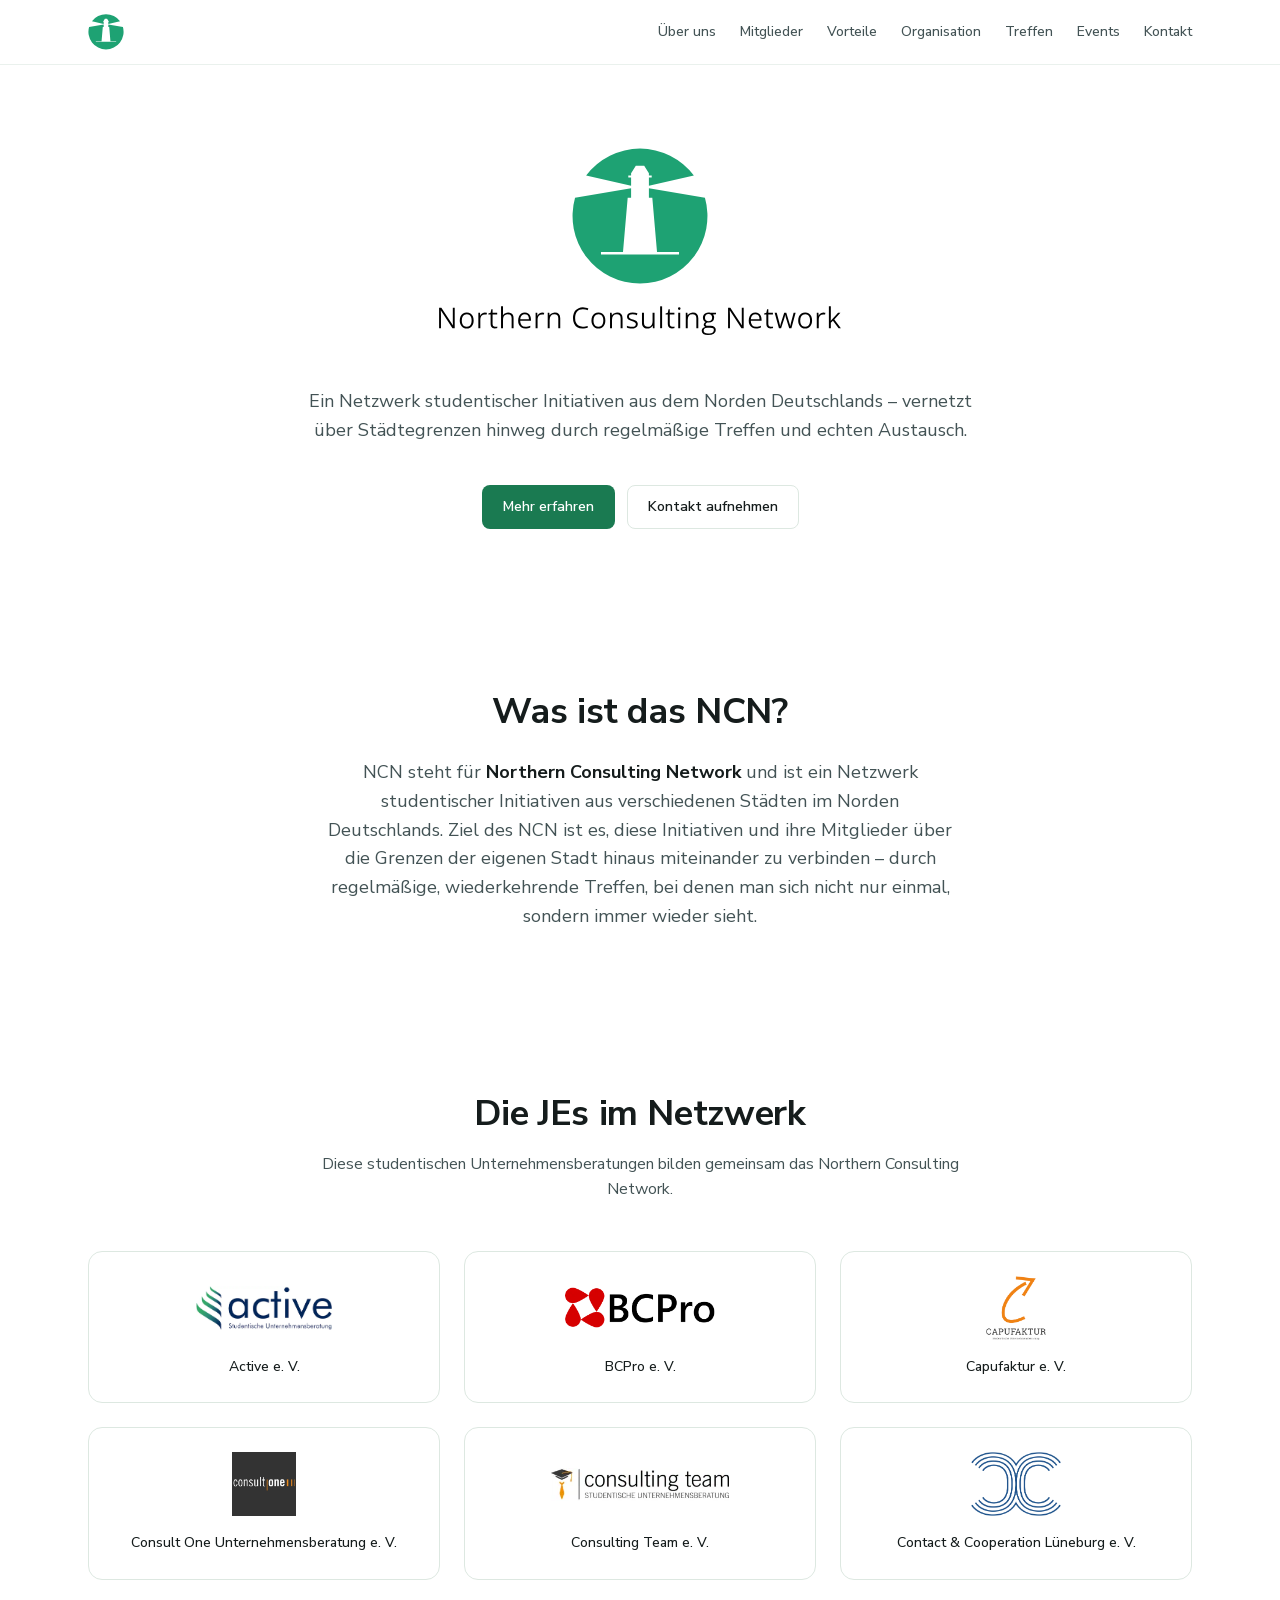
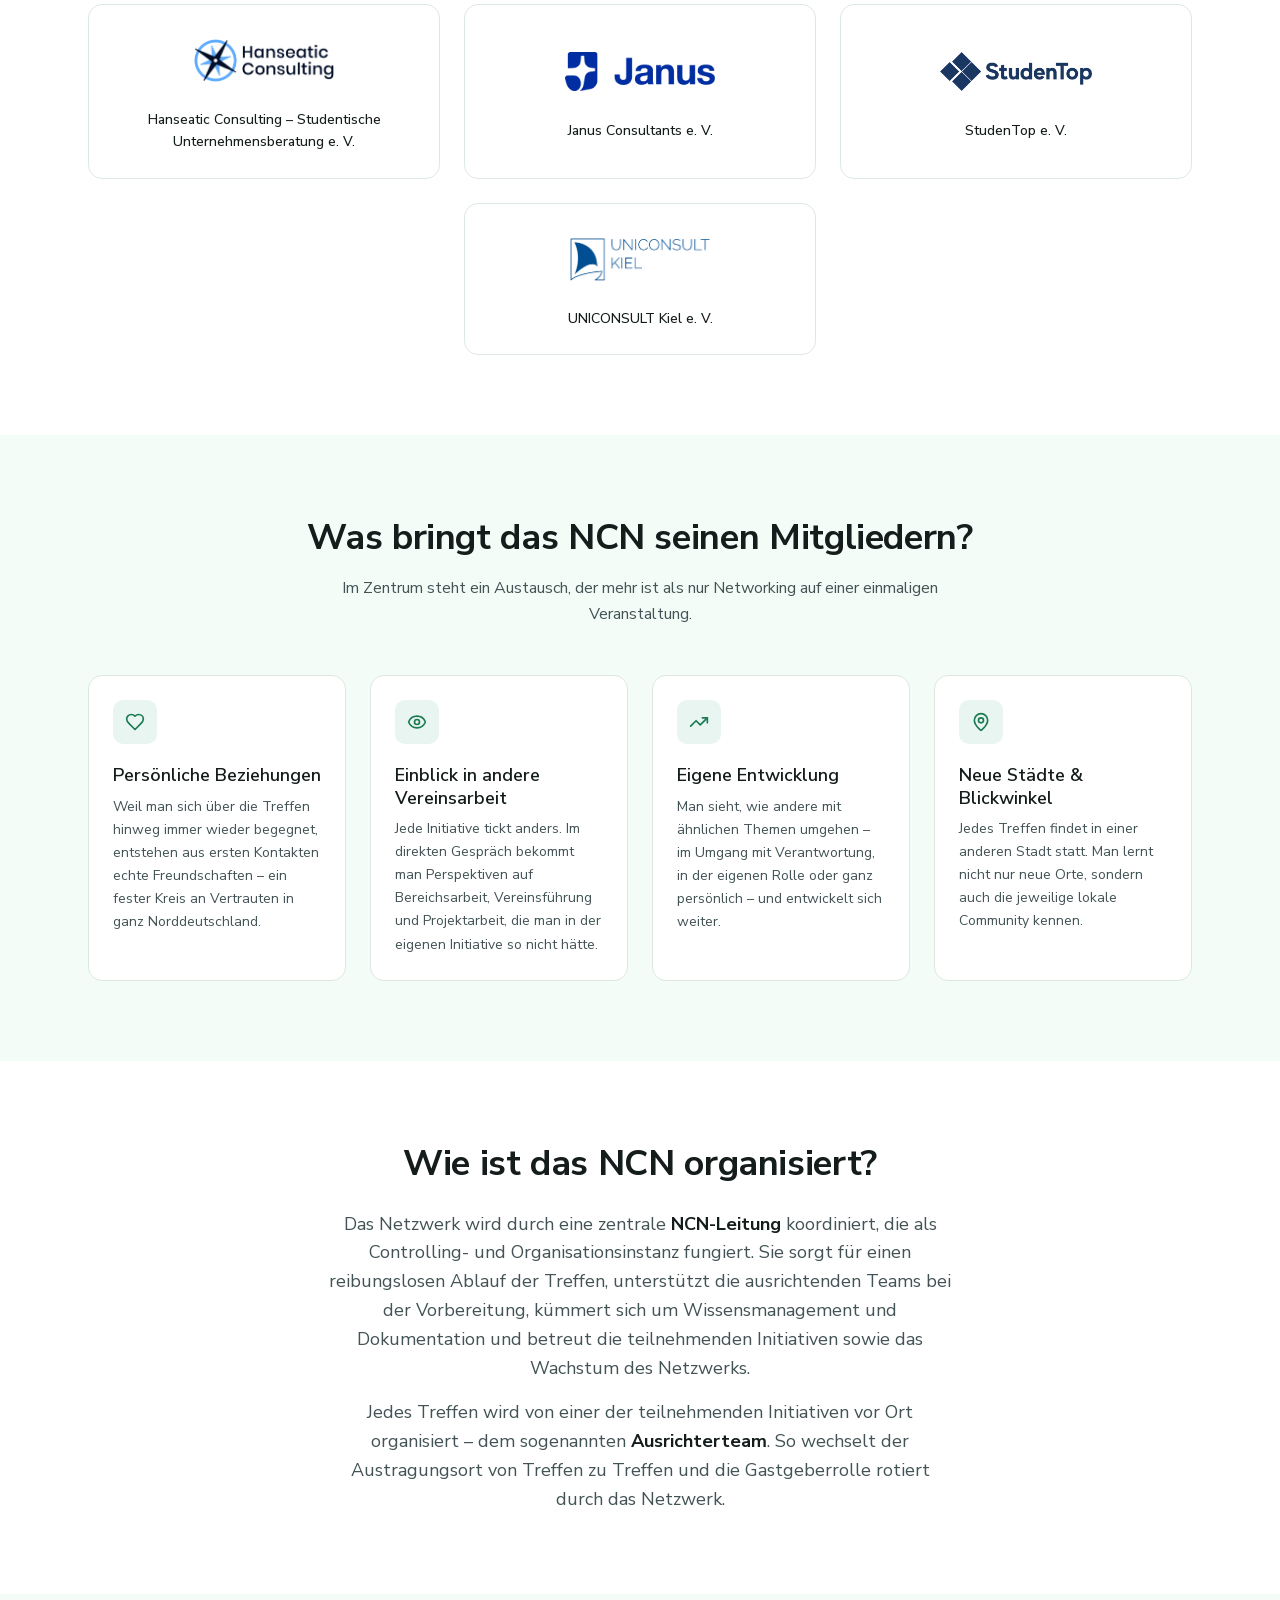
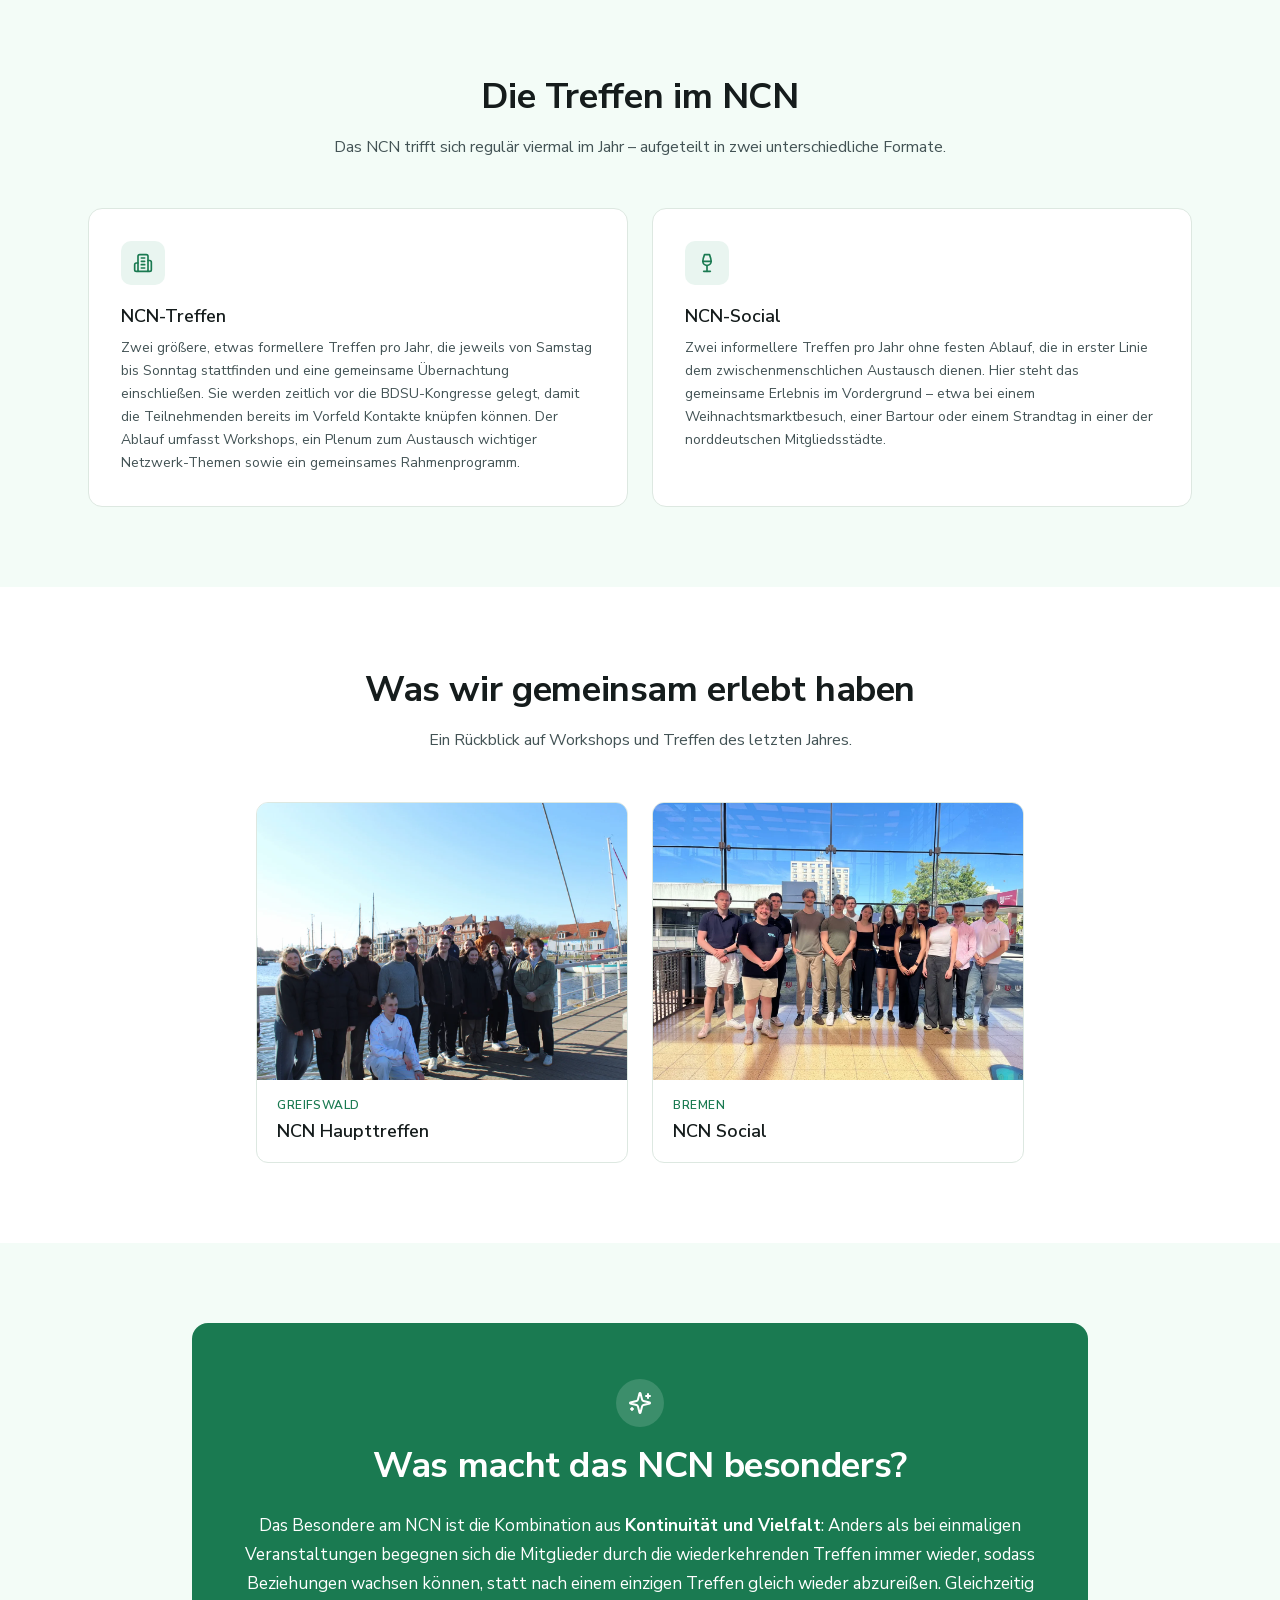
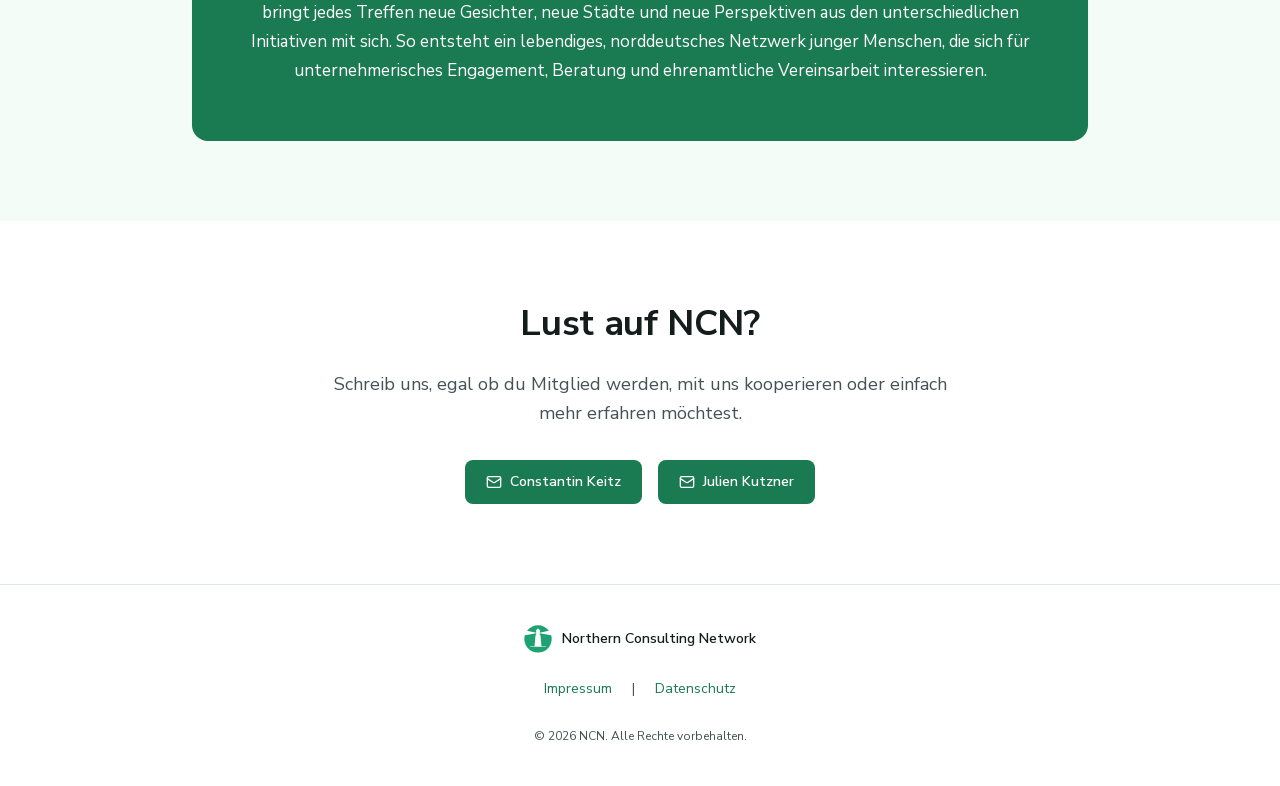
==== v2/index.html @ f3a5e649 "Version 2.0 unter /v2/ angelegt (Original bleibt unverändert) v2 ist eine eigenständige Kopie (noind" ====
<!doctype html>
<html lang="de">
<head>
  <meta charset="utf-8">
  <meta name="robots" content="noindex, nofollow">
  <meta name="viewport" content="width=device-width, initial-scale=1">
  <title>NCN – Northern Consulting Network</title>
  <meta name="description" content="Ein Netzwerk studentischer Initiativen aus dem Norden Deutschlands – vernetzt über Städtegrenzen hinweg durch regelmäßige Treffen und echten Austausch.">
  <meta name="theme-color" content="#1a7a51">
  <meta property="og:title" content="NCN – Northern Consulting Network">
  <meta property="og:description" content="Ein Netzwerk studentischer Initiativen aus dem Norden Deutschlands.">
  <meta property="og:image" content="assets/logo/ncn-logo-schriftzug-1024.png">
  <meta property="og:type" content="website">
  <link rel="icon" type="image/svg+xml" href="assets/logo/ncn-logo.svg?v=cc4eda09">
  <link rel="icon" type="image/png" sizes="512x512" href="assets/logo/ncn-logo-512.png">
  <link rel="apple-touch-icon" href="assets/logo/ncn-logo-1024-weisser-hintergrund.png">
  <link rel="preload" href="assets/fonts/nunito-sans-latin.woff2" as="font" type="font/woff2" crossorigin>
  <link rel="stylesheet" href="styles.css">
</head>
<body>

<header class="header">
  <div class="container header__inner">
    <a class="header__logo" href="#top" aria-label="NCN – zum Seitenanfang">
      <img src="assets/logo/ncn-logo.svg?v=cc4eda09" alt="NCN Logo" width="36" height="36">
    </a>
    <nav class="nav" id="nav" aria-label="Hauptnavigation">
      <ul>
        <li><a href="#about">Über uns</a></li>
        <li><a href="#members">Mitglieder</a></li>
        <li><a href="#benefits">Vorteile</a></li>
        <li><a href="#organisation">Organisation</a></li>
        <li><a href="#meetings">Treffen</a></li>
        <li><a href="#events">Events</a></li>
        <li><a href="#contact">Kontakt</a></li>
      </ul>
    </nav>
    <button class="nav-toggle" aria-label="Menü öffnen" aria-expanded="false" aria-controls="nav"><span></span></button>
  </div>
</header>

<main>
  <!-- Hero -->
  <section class="hero" id="top">
    <div class="container">
      <h1><img class="hero__logo" src="assets/logo/ncn-logo-schriftzug.svg?v=cc4eda09" alt="" width="418" height="226"><span class="sr-only">Northern Consulting Network – Netzwerk studentischer Unternehmensberatungen</span></h1>
      <p>Ein Netzwerk studentischer Initiativen aus dem Norden Deutschlands – vernetzt über Städtegrenzen hinweg durch regelmäßige Treffen und echten Austausch.</p>
      <div class="hero__actions">
        <a class="btn btn--primary" href="#about">Mehr erfahren</a>
        <a class="btn btn--outline" href="#contact">Kontakt aufnehmen</a>
      </div>
    </div>
  </section>

  <!-- Über uns -->
  <section class="section" id="about">
    <div class="container narrow">
      <h2>Was ist das NCN?</h2>
      <p class="lead">NCN steht für <strong>Northern Consulting Network</strong> und ist ein Netzwerk studentischer Initiativen aus verschiedenen Städten im Norden Deutschlands. Ziel des NCN ist es, diese Initiativen und ihre Mitglieder über die Grenzen der eigenen Stadt hinaus miteinander zu verbinden – durch regelmäßige, wiederkehrende Treffen, bei denen man sich nicht nur einmal, sondern immer wieder sieht.</p>
    </div>
  </section>

  <!-- Mitglieder -->
  <section class="section" id="members">
    <div class="container">
      <div class="section-head">
        <h2>Die JEs im Netzwerk</h2>
        <p>Diese studentischen Unternehmensberatungen bilden gemeinsam das Northern Consulting Network.</p>
      </div>
      <div class="members">
        <a class="card member" href="https://www.active-bremen.de/" target="_blank" rel="noopener">
          <div class="member__logo"><img src="assets/logos/active.webp?v=7f52bd30" style="--h:44" width="135" height="44" alt="Active e. V. Logo" loading="lazy"></div>
          <p>Active e.&nbsp;V.</p>
        </a>
        <a class="card member" href="https://bcpro.de/" target="_blank" rel="noopener">
          <div class="member__logo"><img src="assets/logos/bcpro.webp?v=18778efe" style="--h:41" width="150" height="41" alt="BCPro e. V. Logo" loading="lazy"></div>
          <p>BCPro e.&nbsp;V.</p>
        </a>
        <a class="card member" href="https://www.capufaktur.de/" target="_blank" rel="noopener">
          <div class="member__logo"><img src="assets/logos/capufaktur.webp?v=cbca4695" style="--h:64" width="60" height="64" alt="Capufaktur e. V. Logo" loading="lazy"></div>
          <p>Capufaktur e.&nbsp;V.</p>
        </a>
        <a class="card member" href="https://consult-one.de/" target="_blank" rel="noopener">
          <div class="member__logo"><img src="assets/logos/consultone.webp?v=aee1ece2" style="--h:64" width="64" height="64" alt="Consult One Unternehmensberatung e. V. Logo" loading="lazy"></div>
          <p>Consult One Unternehmensberatung e.&nbsp;V.</p>
        </a>
        <a class="card member" href="https://www.consulting-team.eu/" target="_blank" rel="noopener">
          <div class="member__logo"><img src="assets/logos/consulting-team.webp?v=d029c0ea" style="--h:33" width="179" height="33" alt="Consulting Team e. V. Logo" loading="lazy"></div>
          <p>Consulting Team e.&nbsp;V.</p>
        </a>
        <a class="card member" href="https://www.contact-cooperation.de/" target="_blank" rel="noopener">
          <div class="member__logo"><img src="assets/logos/cc.webp?v=ea2e2847" style="--h:64" width="90" height="64" alt="Contact &amp; Cooperation Lüneburg e. V. Logo" loading="lazy"></div>
          <p>Contact &amp; Cooperation Lüneburg e.&nbsp;V.</p>
        </a>
        <a class="card member" href="https://hanseaticconsulting.de/" target="_blank" rel="noopener">
          <div class="member__logo"><img src="assets/logos/hanseatic.webp?v=c09eda58" style="--h:43" width="139" height="43" alt="Hanseatic Consulting – Studentische Unternehmensberatung e. V. Logo" loading="lazy"></div>
          <p>Hanseatic Consulting – Studentische Unternehmensberatung e.&nbsp;V.</p>
        </a>
        <a class="card member" href="https://janus-consultants.de/" target="_blank" rel="noopener">
          <div class="member__logo"><img src="assets/logos/janus.webp?v=9a06f813" style="--h:39" width="151" height="39" alt="Janus Consultants e. V. Logo" loading="lazy"></div>
          <p>Janus Consultants e.&nbsp;V.</p>
        </a>
        <a class="card member" href="https://studentop.de/" target="_blank" rel="noopener">
          <div class="member__logo"><img src="assets/logos/studentop.webp?v=fa76de7b" style="--h:39" width="152" height="39" alt="StudenTop e. V. Logo" loading="lazy"></div>
          <p>StudenTop e.&nbsp;V.</p>
        </a>
        <a class="card member" href="https://uniconsult-kiel.de/" target="_blank" rel="noopener">
          <div class="member__logo"><img src="assets/logos/uniconsult.webp?v=5b8a38c9" style="--h:43" width="140" height="43" alt="UNICONSULT Kiel e. V. Logo" loading="lazy"></div>
          <p>UNICONSULT Kiel e.&nbsp;V.</p>
        </a>
      </div>
    </div>
  </section>

  <!-- Vorteile -->
  <section class="section section--alt" id="benefits">
    <div class="container">
      <div class="section-head">
        <h2>Was bringt das NCN seinen Mitgliedern?</h2>
        <p>Im Zentrum steht ein Austausch, der mehr ist als nur Networking auf einer einmaligen Veranstaltung.</p>
      </div>
      <div class="benefits">
        <div class="card feature">
          <div class="feature__icon"><svg viewBox="0 0 24 24" fill="none" stroke="currentColor" stroke-width="2" stroke-linecap="round" stroke-linejoin="round" aria-hidden="true"><path d="M19 14c1.49-1.46 3-3.21 3-5.5A5.5 5.5 0 0 0 16.5 3c-1.76 0-3 .5-4.5 2-1.5-1.5-2.74-2-4.5-2A5.5 5.5 0 0 0 2 8.5c0 2.3 1.5 4.050 3 5.5l7 7Z"/></svg></div>
          <h3>Persönliche Beziehungen</h3>
          <p>Weil man sich über die Treffen hinweg immer wieder begegnet, entstehen aus ersten Kontakten echte Freundschaften – ein fester Kreis an Vertrauten in ganz Norddeutschland.</p>
        </div>
        <div class="card feature">
          <div class="feature__icon"><svg viewBox="0 0 24 24" fill="none" stroke="currentColor" stroke-width="2" stroke-linecap="round" stroke-linejoin="round" aria-hidden="true"><path d="M2.06 12.35a1 1 0 0 1 0-.7 10.75 10.75 0 0 1 19.88 0 1 1 0 0 1 0 .7 10.75 10.75 0 0 1-19.88 0"/><circle cx="12" cy="12" r="3"/></svg></div>
          <h3>Einblick in andere Vereinsarbeit</h3>
          <p>Jede Initiative tickt anders. Im direkten Gespräch bekommt man Perspektiven auf Bereichsarbeit, Vereinsführung und Projektarbeit, die man in der eigenen Initiative so nicht hätte.</p>
        </div>
        <div class="card feature">
          <div class="feature__icon"><svg viewBox="0 0 24 24" fill="none" stroke="currentColor" stroke-width="2" stroke-linecap="round" stroke-linejoin="round" aria-hidden="true"><path d="M16 7h6v6"/><path d="m22 7-8.5 8.5-5-5L2 17"/></svg></div>
          <h3>Eigene Entwicklung</h3>
          <p>Man sieht, wie andere mit ähnlichen Themen umgehen – im Umgang mit Verantwortung, in der eigenen Rolle oder ganz persönlich – und entwickelt sich weiter.</p>
        </div>
        <div class="card feature">
          <div class="feature__icon"><svg viewBox="0 0 24 24" fill="none" stroke="currentColor" stroke-width="2" stroke-linecap="round" stroke-linejoin="round" aria-hidden="true"><path d="M20 10c0 4.99-5.54 10.19-7.4 11.8a1 1 0 0 1-1.2 0C9.540 20.19 4 14.99 4 10a8 8 0 0 1 16 0"/><circle cx="12" cy="10" r="3"/></svg></div>
          <h3>Neue Städte &amp; Blickwinkel</h3>
          <p>Jedes Treffen findet in einer anderen Stadt statt. Man lernt nicht nur neue Orte, sondern auch die jeweilige lokale Community kennen.</p>
        </div>
      </div>
    </div>
  </section>

  <!-- Organisation -->
  <section class="section" id="organisation">
    <div class="container narrow">
      <h2>Wie ist das NCN organisiert?</h2>
      <p class="lead">Das Netzwerk wird durch eine zentrale <strong>NCN-Leitung</strong> koordiniert, die als Controlling- und Organisationsinstanz fungiert. Sie sorgt für einen reibungslosen Ablauf der Treffen, unterstützt die ausrichtenden Teams bei der Vorbereitung, kümmert sich um Wissensmanagement und Dokumentation und betreut die teilnehmenden Initiativen sowie das Wachstum des Netzwerks.</p>
      <p class="lead">Jedes Treffen wird von einer der teilnehmenden Initiativen vor Ort organisiert – dem sogenannten <strong>Ausrichterteam</strong>. So wechselt der Austragungsort von Treffen zu Treffen und die Gastgeberrolle rotiert durch das Netzwerk.</p>
    </div>
  </section>

  <!-- Treffen -->
  <section class="section section--alt" id="meetings">
    <div class="container">
      <div class="section-head">
        <h2>Die Treffen im NCN</h2>
        <p>Das NCN trifft sich regulär viermal im Jahr – aufgeteilt in zwei unterschiedliche Formate.</p>
      </div>
      <div class="meetings">
        <div class="card feature">
          <div class="feature__icon"><svg viewBox="0 0 24 24" fill="none" stroke="currentColor" stroke-width="2" stroke-linecap="round" stroke-linejoin="round" aria-hidden="true"><path d="M6 22V4a2 2 0 0 1 2-2h8a2 2 0 0 1 2 2v18Z"/><path d="M6 12H4a2 2 0 0 0-2 2v6a2 2 0 0 0 2 2h2"/><path d="M18 9h2a2 2 0 0 1 2 2v9a2 2 0 0 1-2 2h-2"/><path d="M10 6h4"/><path d="M10 10h4"/><path d="M10 14h4"/><path d="M10 18h4"/></svg></div>
          <h3>NCN-Treffen</h3>
          <p>Zwei größere, etwas formellere Treffen pro Jahr, die jeweils von Samstag bis Sonntag stattfinden und eine gemeinsame Übernachtung einschließen. Sie werden zeitlich vor die BDSU-Kongresse gelegt, damit die Teilnehmenden bereits im Vorfeld Kontakte knüpfen können. Der Ablauf umfasst Workshops, ein Plenum zum Austausch wichtiger Netzwerk-Themen sowie ein gemeinsames Rahmenprogramm.</p>
        </div>
        <div class="card feature">
          <div class="feature__icon"><svg viewBox="0 0 24 24" fill="none" stroke="currentColor" stroke-width="2" stroke-linecap="round" stroke-linejoin="round" aria-hidden="true"><path d="M8 22h8"/><path d="M7 10h10"/><path d="M12 15v7"/><path d="M12 15a5 5 0 0 0 5-5c0-2-.5-4-2-8H9c-1.5 4-2 6-2 8a5 5 0 0 0 5 5Z"/></svg></div>
          <h3>NCN-Social</h3>
          <p>Zwei informellere Treffen pro Jahr ohne festen Ablauf, die in erster Linie dem zwischenmenschlichen Austausch dienen. Hier steht das gemeinsame Erlebnis im Vordergrund – etwa bei einem Weihnachtsmarktbesuch, einer Bartour oder einem Strandtag in einer der norddeutschen Mitgliedsstädte.</p>
        </div>
      </div>
    </div>
  </section>

  <!-- Events -->
  <section class="section" id="events">
    <div class="container">
      <div class="section-head">
        <h2>Was wir gemeinsam erlebt haben</h2>
        <p>Ein Rückblick auf Workshops und Treffen des letzten Jahres.</p>
      </div>
      <div class="events">
        <article class="card event">
          <div class="event__img"><img src="assets/events/greifswald.webp" width="1400" height="933" alt="NCN Haupttreffen" loading="lazy"></div>
          <div class="event__body">
            <p class="event__city">Greifswald</p>
            <h3>NCN Haupttreffen</h3>
          </div>
        </article>
        <article class="card event">
          <div class="event__img"><img src="assets/events/bremen.webp" width="1400" height="1050" alt="NCN Social" loading="lazy"></div>
          <div class="event__body">
            <p class="event__city">Bremen</p>
            <h3>NCN Social</h3>
          </div>
        </article>
      </div>
    </div>
  </section>

  <!-- Besonderheit -->
  <section class="section section--alt">
    <div class="container">
      <div class="special">
        <div class="special__icon"><svg viewBox="0 0 24 24" fill="none" stroke="currentColor" stroke-width="2" stroke-linecap="round" stroke-linejoin="round" aria-hidden="true"><path d="M9.94 15.5A2 2 0 0 0 8.5 14.06l-6.14-1.58a.5.5 0 0 1 0-.96L8.5 9.94A2 2 0 0 0 9.94 8.5l1.58-6.14a.5.5 0 0 1 .96 0L14.06 8.5A2 2 0 0 0 15.5 9.94l6.14 1.58a.5.5 0 0 1 0 .96L15.5 14.06a2 2 0 0 0-1.44 1.44l-1.58 6.14a.5.5 0 0 1-.96 0z"/><path d="M20 3v4"/><path d="M22 5h-4"/><path d="M4 17v2"/><path d="M5 18H3"/></svg></div>
        <h2>Was macht das NCN besonders?</h2>
        <p>Das Besondere am NCN ist die Kombination aus <strong>Kontinuität und Vielfalt</strong>: Anders als bei einmaligen Veranstaltungen begegnen sich die Mitglieder durch die wiederkehrenden Treffen immer wieder, sodass Beziehungen wachsen können, statt nach einem einzigen Treffen gleich wieder abzureißen. Gleichzeitig bringt jedes Treffen neue Gesichter, neue Städte und neue Perspektiven aus den unterschiedlichen Initiativen mit sich. So entsteht ein lebendiges, norddeutsches Netzwerk junger Menschen, die sich für unternehmerisches Engagement, Beratung und ehrenamtliche Vereinsarbeit interessieren.</p>
      </div>
    </div>
  </section>

  <!-- Kontakt -->
  <section class="section" id="contact">
    <div class="container narrow">
      <h2>Lust auf NCN?</h2>
      <p class="lead">Schreib uns, egal ob du Mitglied werden, mit uns kooperieren oder einfach mehr erfahren möchtest.</p>
      <div class="contact__actions">
        <a class="btn btn--primary" href="mailto:constantin.keitz@bcpro.de">
          <svg viewBox="0 0 24 24" fill="none" stroke="currentColor" stroke-width="2" stroke-linecap="round" stroke-linejoin="round" aria-hidden="true"><path d="m22 7-8.991 5.727a2 2 0 0 1-2.009 0L2 7"/><rect x="2" y="4" width="20" height="16" rx="2"/></svg>
          Constantin Keitz
        </a>
        <a class="btn btn--primary" href="mailto:julien-finley.kutzner@bcpro.de">
          <svg viewBox="0 0 24 24" fill="none" stroke="currentColor" stroke-width="2" stroke-linecap="round" stroke-linejoin="round" aria-hidden="true"><path d="m22 7-8.991 5.727a2 2 0 0 1-2.009 0L2 7"/><rect x="2" y="4" width="20" height="16" rx="2"/></svg>
          Julien Kutzner
        </a>
      </div>
    </div>
  </section>
</main>

<footer class="footer">
  <div class="container">
    <div class="footer__brand"><img src="assets/logo/ncn-logo.svg?v=cc4eda09" alt="" width="28" height="28"><span>Northern Consulting Network</span></div>
    <div class="footer__links"><a href="impressum.html">Impressum</a><span>|</span><a href="datenschutz.html">Datenschutz</a></div>
    <p class="footer__copy">© <span id="year">2026</span> NCN. Alle Rechte vorbehalten.</p>
  </div>
</footer>

<script src="main.js"></script>
</body>
</html>
---- v2/styles.css ----
/* NCN – Northern Consulting Network */
/* Nunito Sans (OFL), lokal eingebunden – keine Verbindung zu Google */
@font-face {
  font-family: "Nunito Sans"; font-style: normal; font-weight: 400 800; font-display: swap;
  src: url("assets/fonts/nunito-sans-latin-ext.woff2") format("woff2");
  unicode-range: U+0100-02BA, U+02BD-02C5, U+02C7-02CC, U+02CE-02D7, U+02DD-02FF, U+0304, U+0308, U+0329, U+1D00-1DBF, U+1E00-1E9F, U+1EF2-1EFF, U+2020, U+20A0-20AB, U+20AD-20C4, U+2113, U+2C60-2C7F, U+A720-A7FF;
}
@font-face {
  font-family: "Nunito Sans"; font-style: normal; font-weight: 400 800; font-display: swap;
  src: url("assets/fonts/nunito-sans-latin.woff2") format("woff2");
  unicode-range: U+0000-00FF, U+0131, U+0152-0153, U+02BB-02BC, U+02C6, U+02DA, U+02DC, U+0304, U+0308, U+0329, U+2000-206F, U+20AC, U+2122, U+2191, U+2193, U+2212, U+2215, U+FEFF, U+FFFD;
}

:root {
  --primary: #1a7a51;          /* dunkler als im Prototyp: 5,3:1 Kontrast zu Weiß */
  --primary-dark: #146141;
  --primary-soft: #e9f5f0;
  --ink: #151c1c;
  --muted: #435355;            /* 7,7:1 auch auf dem hellgrünen Grund */
  --line: #dde8e1;
  --bg: #ffffff;
  --bg-alt: #f3fcf7;
  --max: 1152px;
}

*, *::before, *::after { box-sizing: border-box; }
html { scroll-padding-top: 72px; }  /* weiches Scrollen nur per Klick (main.js), Tab springt sofort */
body {
  margin: 0;
  font-family: "Nunito Sans", ui-sans-serif, system-ui, -apple-system, sans-serif;
  font-size: 16px;
  line-height: 1.6;
  color: var(--ink);
  background: var(--bg);
  -webkit-font-smoothing: antialiased;
}
img { max-width: 100%; display: block; }
h1, h2, h3 { margin: 0; line-height: 1.25; }
h2 { font-size: clamp(1.875rem, 4vw, 2.25rem); font-weight: 700; letter-spacing: -.01em; }
h3 { font-size: 1.125rem; font-weight: 600; }
p { margin: 0; }
strong { font-weight: 700; color: var(--ink); }

.container { max-width: var(--max); margin: 0 auto; padding: 0 24px; }
.narrow { max-width: 672px; margin: 0 auto; text-align: center; }
.section { padding: 80px 0; }
.section--alt { background: var(--bg-alt); }
.section-head { max-width: 672px; margin: 0 auto 48px; text-align: center; }
.section-head p { margin-top: 16px; color: var(--muted); }
.lead { margin-top: 24px; font-size: 1.125rem; color: var(--muted); }
.lead + .lead { margin-top: 16px; }

/* Tastatur-Fokus: immer sichtbar */
:focus-visible { outline: 3px solid var(--primary); outline-offset: 3px; border-radius: 6px; }
.card:focus-visible { outline-offset: 4px; border-radius: 14px; }
.sr-only { position: absolute; width: 1px; height: 1px; padding: 0; margin: -1px; overflow: hidden; clip: rect(0 0 0 0); white-space: nowrap; border: 0; }

/* Buttons */
.btn {
  display: inline-flex; align-items: center; justify-content: center; gap: 8px;
  padding: 10px 20px; border-radius: 8px; border: 1px solid transparent;
  font: inherit; font-size: .875rem; font-weight: 600; text-decoration: none;
  transition: background-color .2s, border-color .2s, transform .15s, box-shadow .2s;
}
.btn:hover { transform: translateY(-1px); box-shadow: 0 4px 12px rgba(21, 28, 28, .10); }
.btn:active { transform: translateY(0) scale(.98); box-shadow: none; }
.btn--primary { background: var(--primary); color: #fff; }
.btn--primary:hover { background: var(--primary-dark); }
.btn--outline { background: #fff; color: var(--ink); border-color: var(--line); }
.btn--outline:hover { background: var(--bg-alt); }
.btn svg { width: 16px; height: 16px; }

/* Header */
.header {
  position: sticky; top: 0; z-index: 40;
  background: rgba(255, 255, 255, .8);
  backdrop-filter: blur(8px); -webkit-backdrop-filter: blur(8px);
  border-bottom: 1px solid rgba(221, 232, 225, .6);
}
.header__inner { display: flex; align-items: center; justify-content: space-between; height: 64px; }
.header__logo { display: inline-flex; padding: 4px; margin-left: -4px; }
.header__logo img { width: 36px; height: 36px; }
.nav ul { display: flex; gap: 24px; list-style: none; margin: 0; padding: 0; }
.nav a { color: var(--muted); font-size: .875rem; font-weight: 500; text-decoration: none; }
.nav a:hover { color: var(--primary); }
.nav-toggle {
  display: none; width: 44px; height: 44px; border: 1px solid var(--line); border-radius: 8px;
  background: #fff; cursor: pointer; align-items: center; justify-content: center;
}
.nav-toggle span, .nav-toggle span::before, .nav-toggle span::after {
  content: ""; display: block; width: 18px; height: 2px; background: var(--ink); border-radius: 2px;
  position: relative; transition: transform .2s, background .2s;
}
.nav-toggle span::before { position: absolute; top: -6px; }
.nav-toggle span::after { position: absolute; top: 6px; }
.header.nav-open .nav-toggle span { background: transparent; }
.header.nav-open .nav-toggle span::before { transform: translateY(6px) rotate(45deg); }
.header.nav-open .nav-toggle span::after { transform: translateY(-6px) rotate(-45deg); }

/* Hero */
.hero { padding: 64px 0 80px; text-align: center; }
.hero__logo { width: 418px; max-width: 100%; margin: 0 auto; }
.hero p { max-width: 672px; margin: 32px auto 0; font-size: 1.125rem; color: var(--muted); }
.hero__actions { margin-top: 40px; display: flex; gap: 12px; justify-content: center; flex-wrap: wrap; }

/* Cards (Mitglieder, Vorteile, Treffen, Events) */
.card { background: #fff; border: 1px solid var(--line); border-radius: 14px; }

.members { display: grid; grid-template-columns: repeat(3, minmax(0, 1fr)); gap: 24px; }
.member {
  display: flex; flex-direction: column; align-items: center; justify-content: center; gap: 16px;
  padding: 24px; text-align: center; text-decoration: none; color: var(--ink);
  transition: box-shadow .2s, border-color .2s, transform .2s;
}
.member:hover { border-color: var(--primary); box-shadow: 0 6px 16px rgba(21, 28, 28, .08); transform: translateY(-2px); }
.member__logo { height: 64px; display: flex; align-items: center; justify-content: center; }
.member img { --k: 1; height: calc(var(--h, 48) * var(--k) * 1px); width: auto; max-width: 100%; object-fit: contain; }
.member p { font-size: .875rem; font-weight: 500; max-width: 100%; overflow-wrap: break-word; }
.members .member:last-child:nth-child(3n+1) { grid-column-start: 2; }

.benefits { display: grid; grid-template-columns: repeat(4, 1fr); gap: 24px; }
.meetings { display: grid; grid-template-columns: repeat(2, 1fr); gap: 24px; }
.feature { padding: 24px; }
.feature__icon {
  width: 44px; height: 44px; margin-bottom: 20px; border-radius: 10px;
  display: flex; align-items: center; justify-content: center;
  background: var(--primary-soft); color: var(--primary);
}
.feature__icon svg { width: 20px; height: 20px; }
.feature p { margin-top: 8px; font-size: .875rem; color: var(--muted); line-height: 1.65; }
.meetings .feature { padding: 32px; }

.events { display: grid; grid-template-columns: repeat(2, 1fr); gap: 24px; max-width: 768px; margin: 0 auto; }
.event { overflow: hidden; border-radius: 12px; transition: box-shadow .2s; }
.event:hover { box-shadow: 0 6px 16px rgba(21, 28, 28, .08); }
.event:hover .event__img img { transform: scale(1.03); }
.event__img { aspect-ratio: 4 / 3; overflow: hidden; background: var(--bg-alt); }
.event__img img { width: 100%; height: 100%; object-fit: cover; transition: transform .5s; }
.event__body { padding: 16px 20px 20px; }
.event__city { font-size: .75rem; font-weight: 600; letter-spacing: .05em; text-transform: uppercase; color: var(--primary); }
.event h3 { margin-top: 4px; }

/* Besonderheit */
.special {
  max-width: 896px; margin: 0 auto; padding: 56px 48px; border-radius: 16px;
  background: var(--primary); color: #fff; text-align: center;
}
.special__icon {
  width: 48px; height: 48px; margin: 0 auto 16px; border-radius: 999px;
  display: flex; align-items: center; justify-content: center; background: rgba(255, 255, 255, .15);
}
.special__icon svg { width: 24px; height: 24px; }
.special p { margin-top: 24px; font-size: 1.0625rem; line-height: 1.7; color: #fff; }
.special strong { color: #fff; }

/* Kontakt */
.contact__actions { margin-top: 32px; display: flex; gap: 16px; justify-content: center; flex-wrap: wrap; }

/* Footer */
.footer { border-top: 1px solid var(--line); padding: 40px 0; text-align: center; font-size: .875rem; color: var(--muted); }
.footer__brand { display: inline-flex; align-items: center; gap: 10px; font-weight: 600; color: var(--ink); }
.footer__brand img { width: 28px; height: 28px; }
.footer__links { margin-top: 6px; align-items: center; display: flex; gap: 12px; justify-content: center; }
.footer__links a { color: var(--primary); text-decoration: none; display: inline-flex; align-items: center; min-height: 44px; padding: 0 8px; }
.footer__links a:hover { text-decoration: underline; }
.footer__copy { margin-top: 16px; font-size: .75rem; }

/* Rechtstexte */
.legal { padding: 64px 0 96px; }
.legal .container { max-width: 780px; }
.legal h1 { font-size: clamp(1.6rem, 7vw, 2.2rem); overflow-wrap: break-word; font-weight: 800; margin-bottom: 32px; }
.legal h2 { font-size: 1.3rem; margin: 36px 0 10px; }
.legal p, .legal li { color: #33434a; }
.legal p + p { margin-top: .8em; }
.legal h3 { font-size: 1rem; margin: 20px 0 6px; }
.legal ul { margin: .6em 0 .8em; padding-left: 1.4em; }
.legal li + li { margin-top: .2em; }
.legal a { color: var(--primary); text-decoration: none; word-break: break-word; }
.legal a:hover { text-decoration: underline; }
.legal p.legal__date { margin-top: 40px; color: var(--muted); font-size: .9rem; }
.todo { background: #fff4d6; padding: 1px 6px; border-radius: 4px; font-weight: 700; color: #7a5600; }

/* Responsive */
@media (max-width: 1024px) {
  .benefits { grid-template-columns: repeat(2, 1fr); }
}
@media (max-width: 860px) {
  .nav-toggle { display: inline-flex; }
  .nav {
    position: absolute; top: 64px; left: 0; right: 0; display: none;
    background: #fff; border-bottom: 1px solid var(--line); padding: 8px 16px 16px;
  }
  .header.nav-open .nav { display: block; }
  .nav ul { flex-direction: column; gap: 0; }
  .nav a { display: block; padding: 12px 8px; font-size: 1rem; }
}
@media (max-width: 640px) {
  .container { padding: 0 16px; }
  .section { padding: 64px 0; }
  .hero { padding: 40px 0 64px; }
  .hero__logo { width: 300px; }
  .members { grid-template-columns: repeat(2, minmax(0, 1fr)); gap: 12px; }
  .member { padding: 16px 12px; }
  .member img { --k: .85; }
  .member__logo { height: 56px; }
  .members .member:last-child:nth-child(3n+1) { grid-column-start: auto; }
  .benefits, .meetings, .events { grid-template-columns: 1fr; }
  .special { padding: 40px 20px; }
}
@media (max-width: 480px) {
  .members { grid-template-columns: 1fr; gap: 12px; }
  .member { flex-direction: row; justify-content: flex-start; gap: 16px; padding: 14px 16px; text-align: left; }
  .member__logo { flex: 0 0 96px; height: 44px; }
  .member img { --k: .6; }
}
@media (prefers-reduced-motion: reduce) {
  * { transition: none !important; }
}
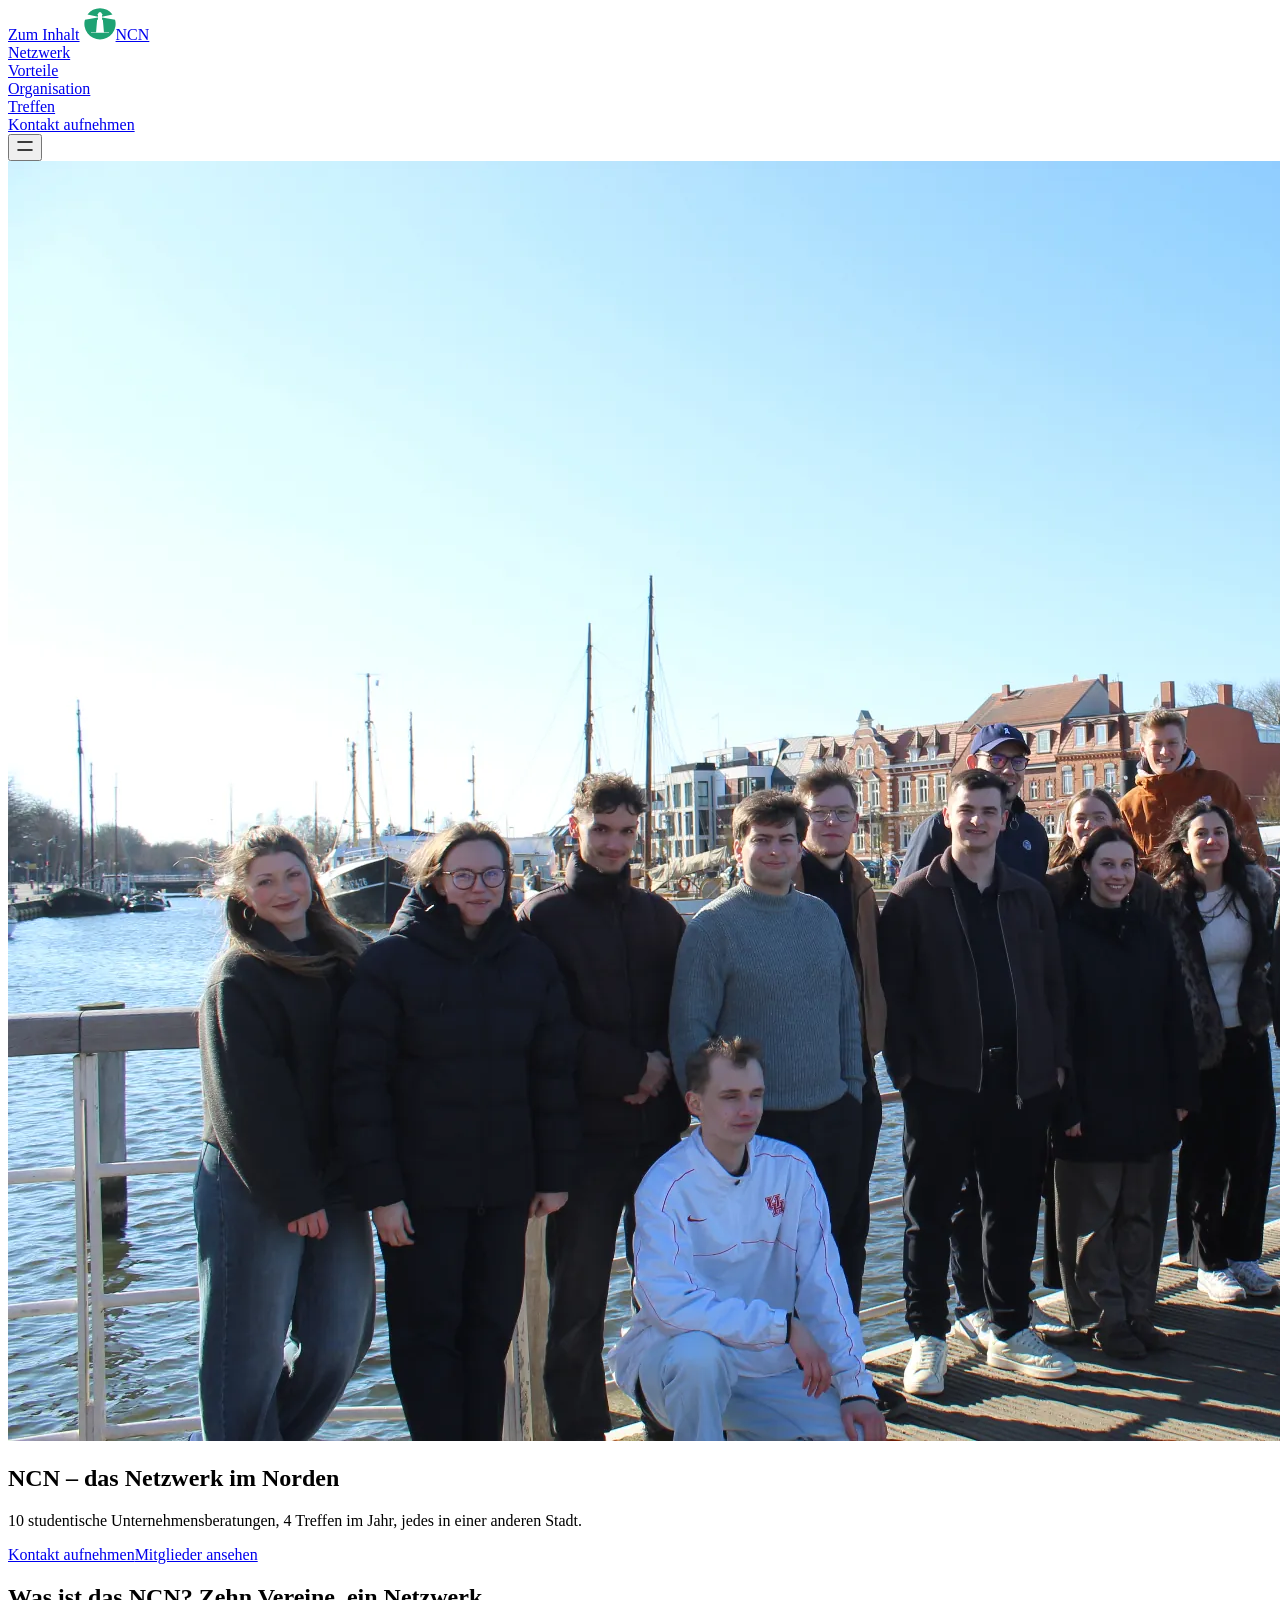
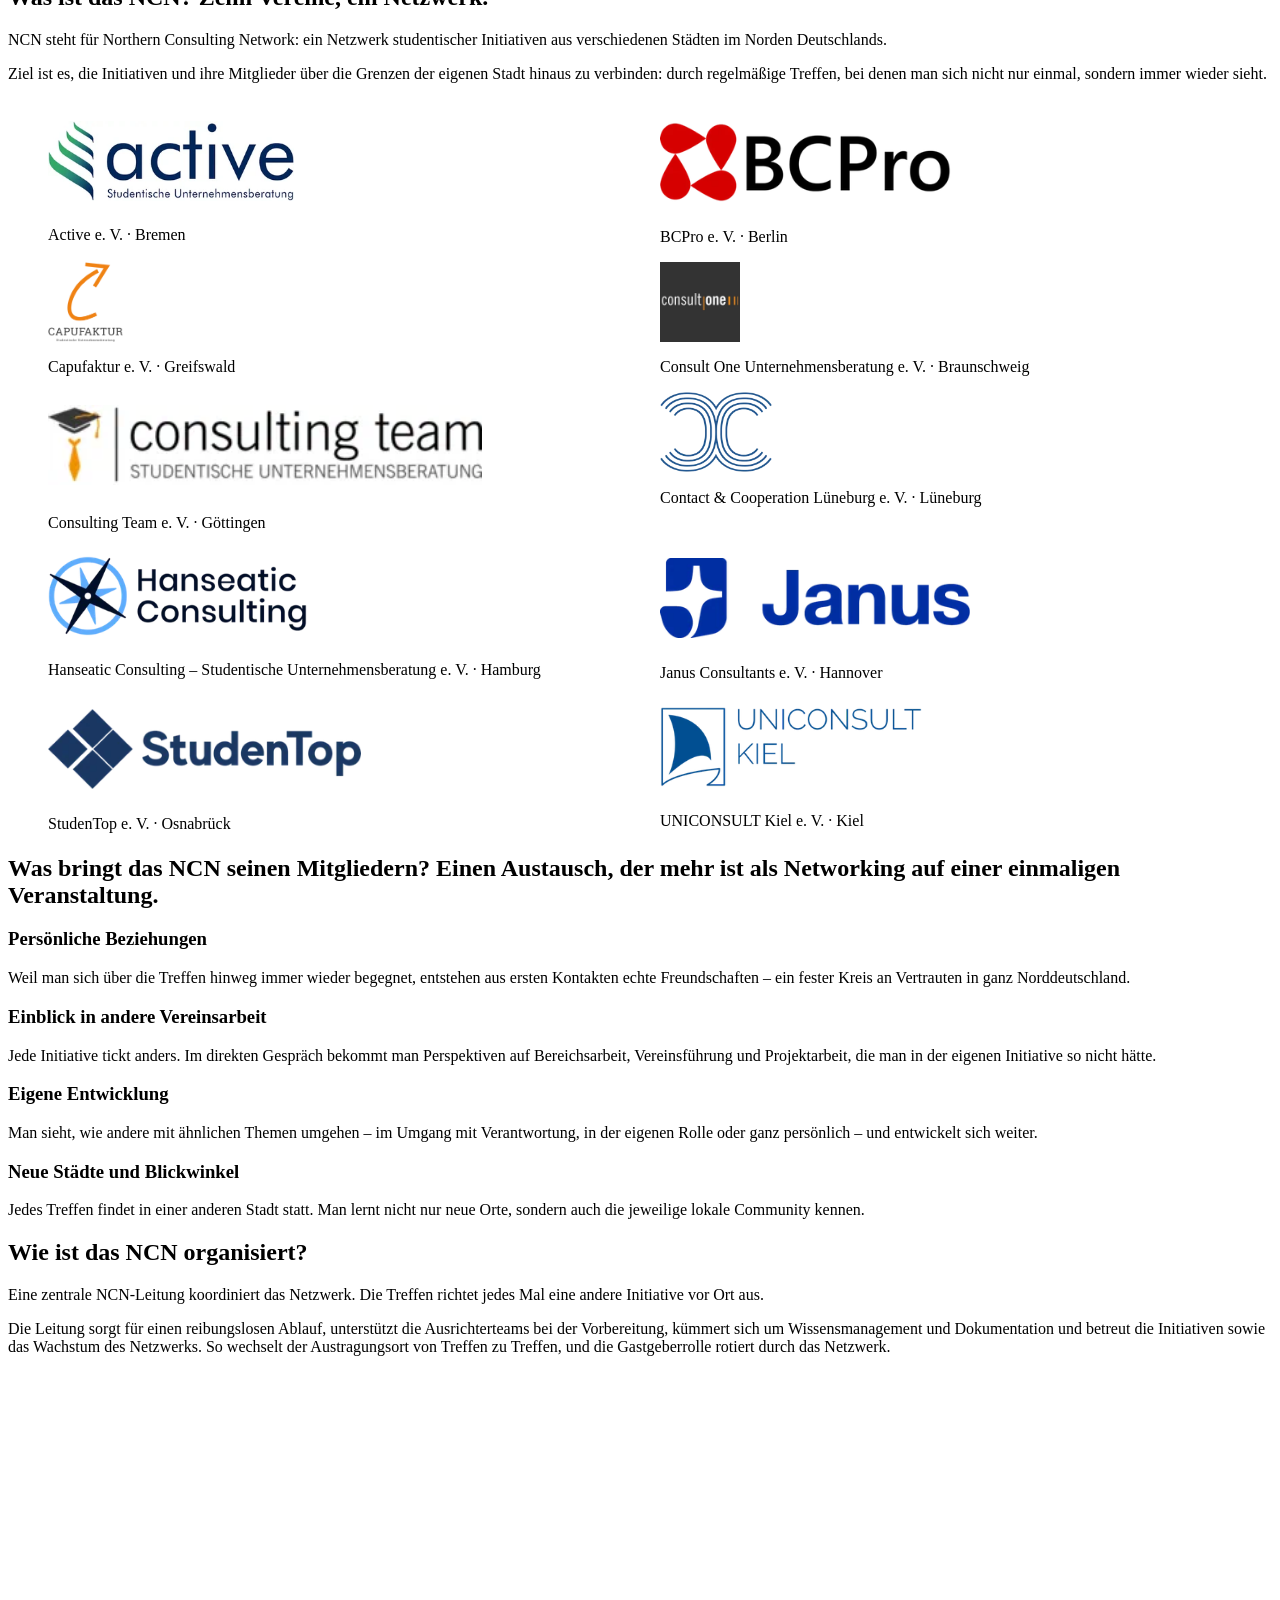
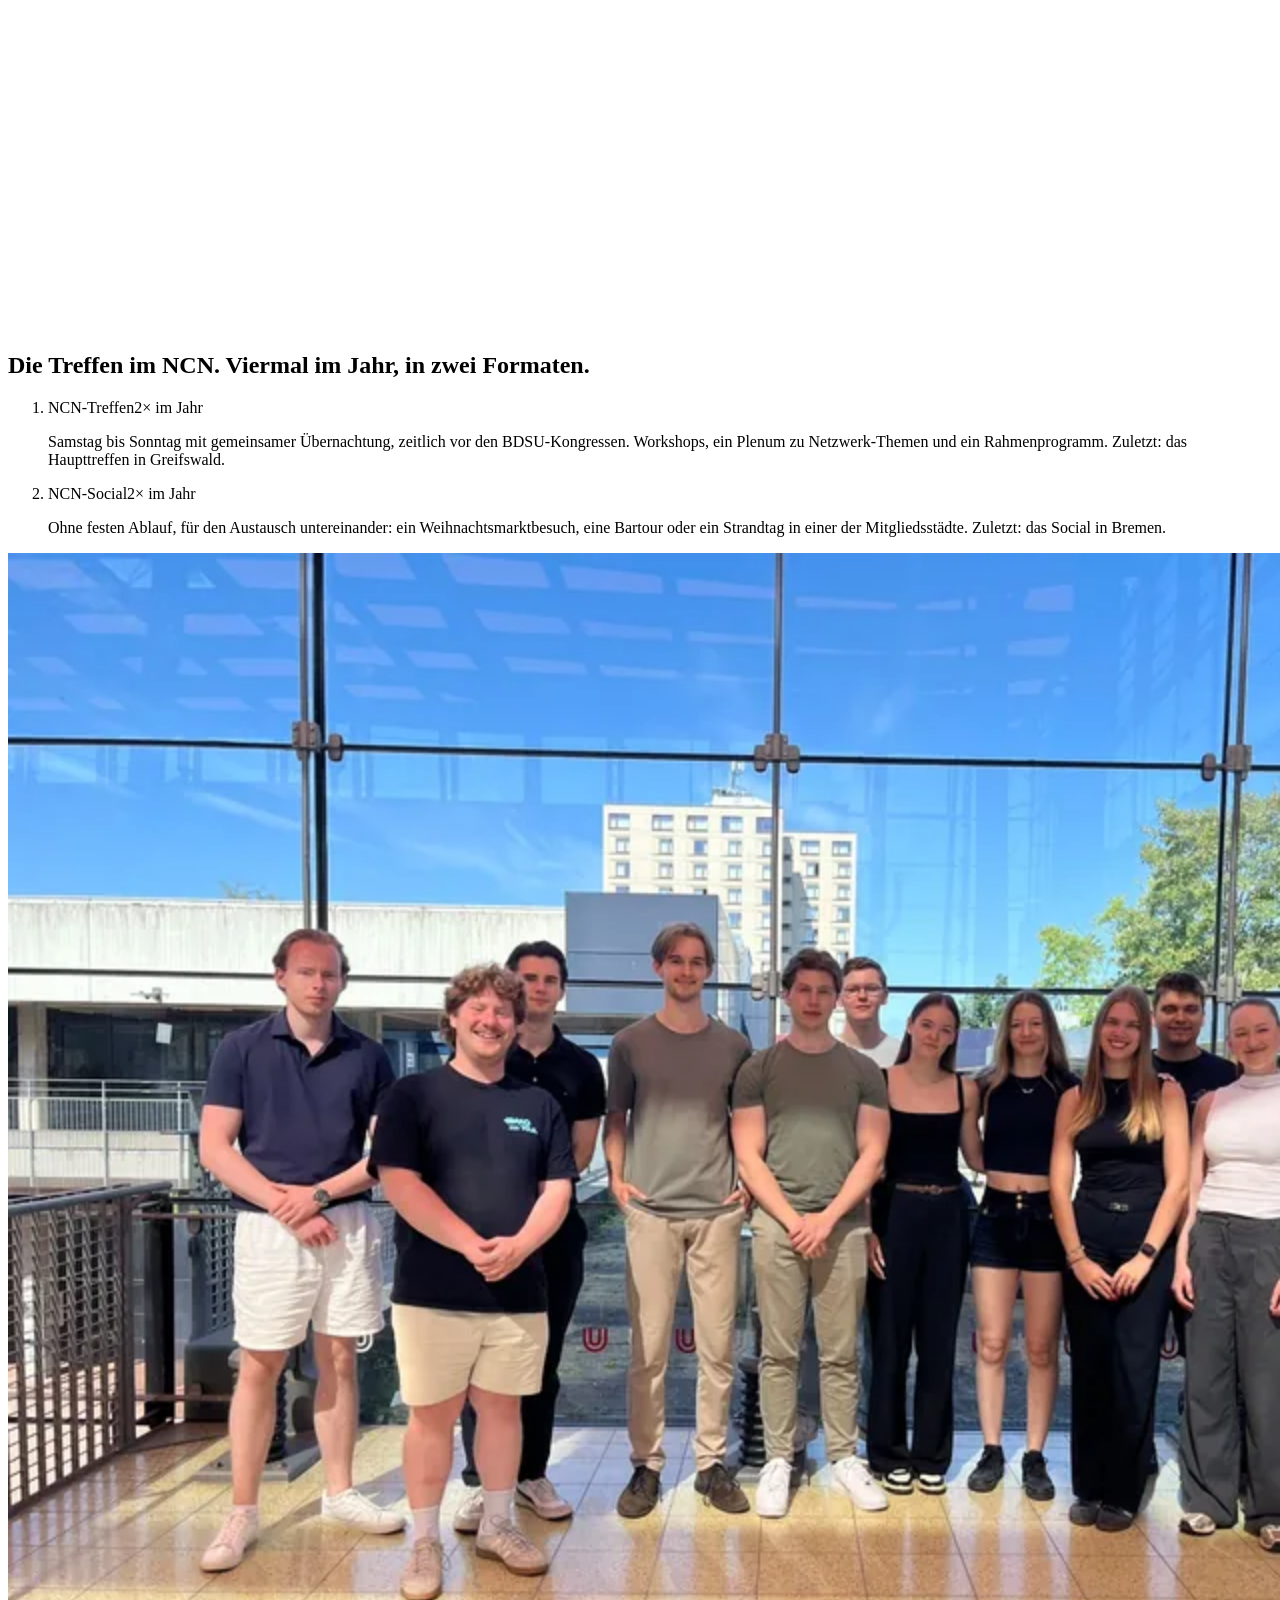
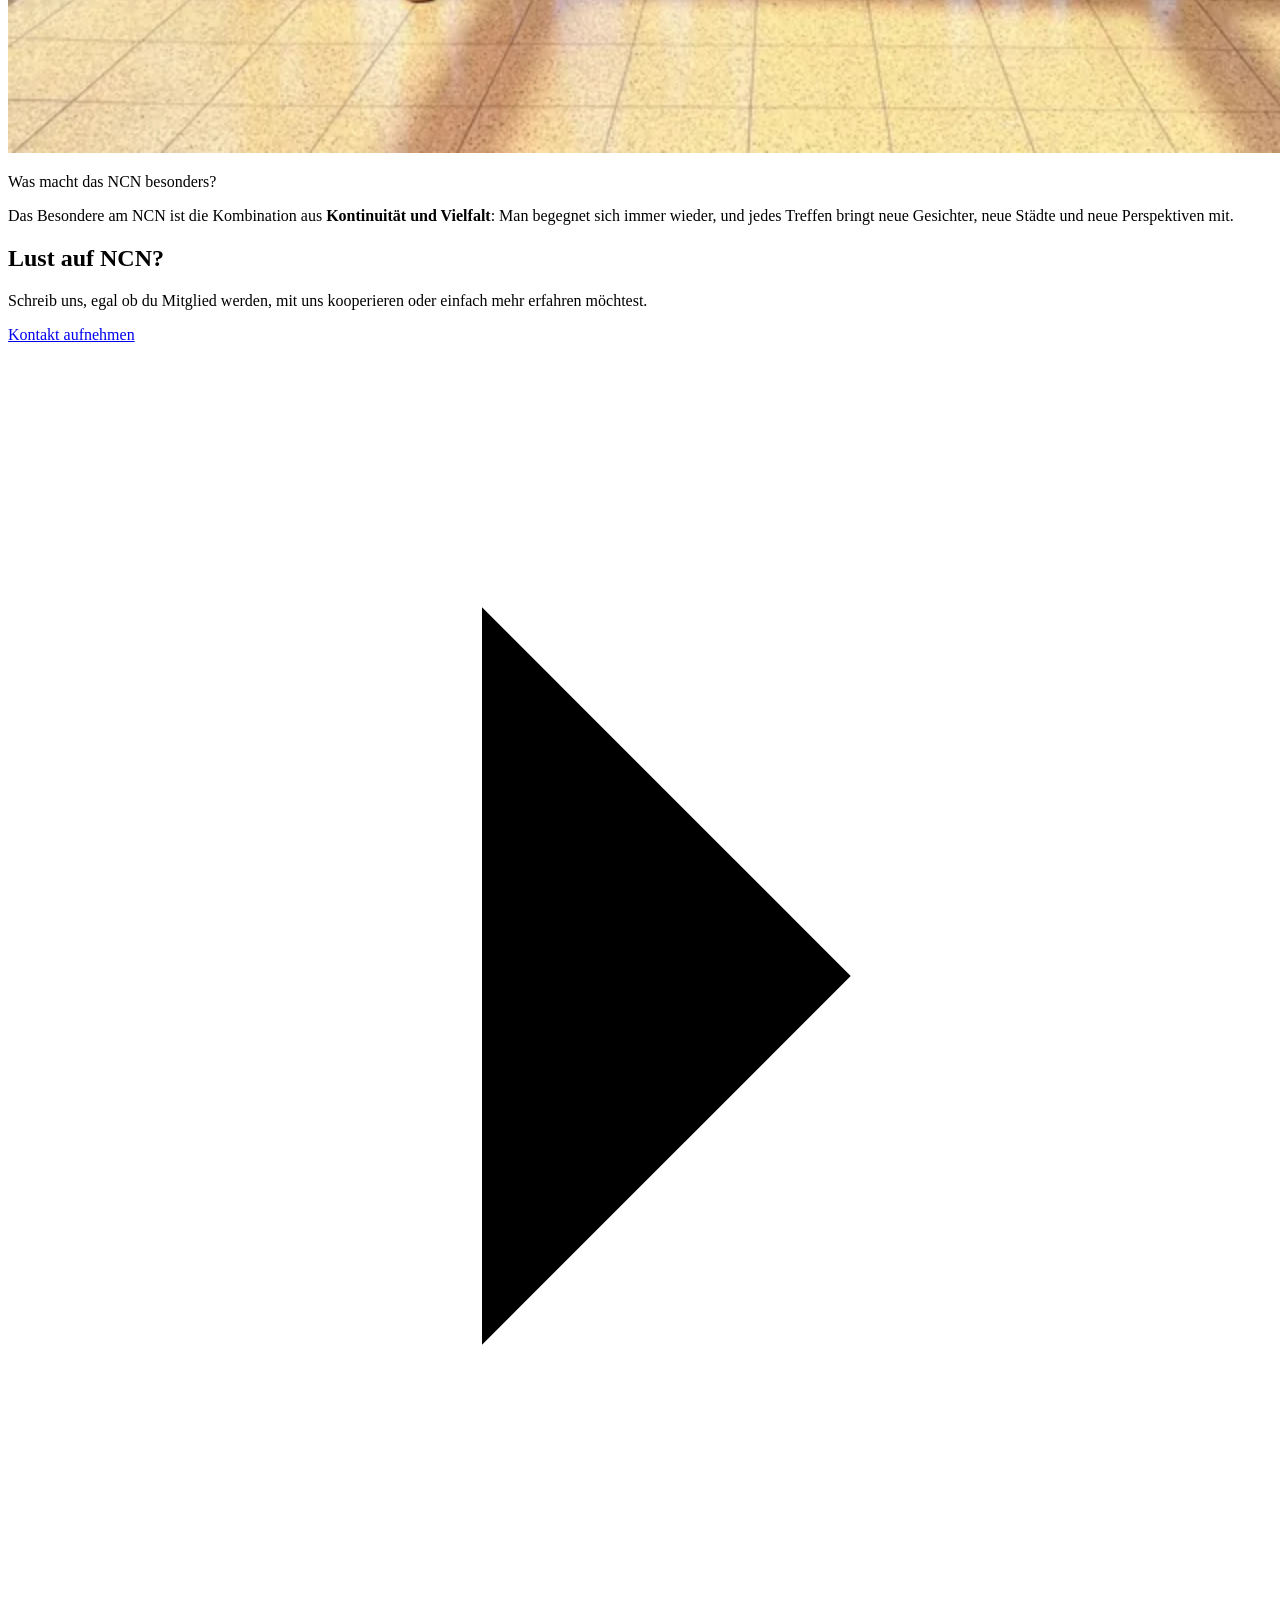
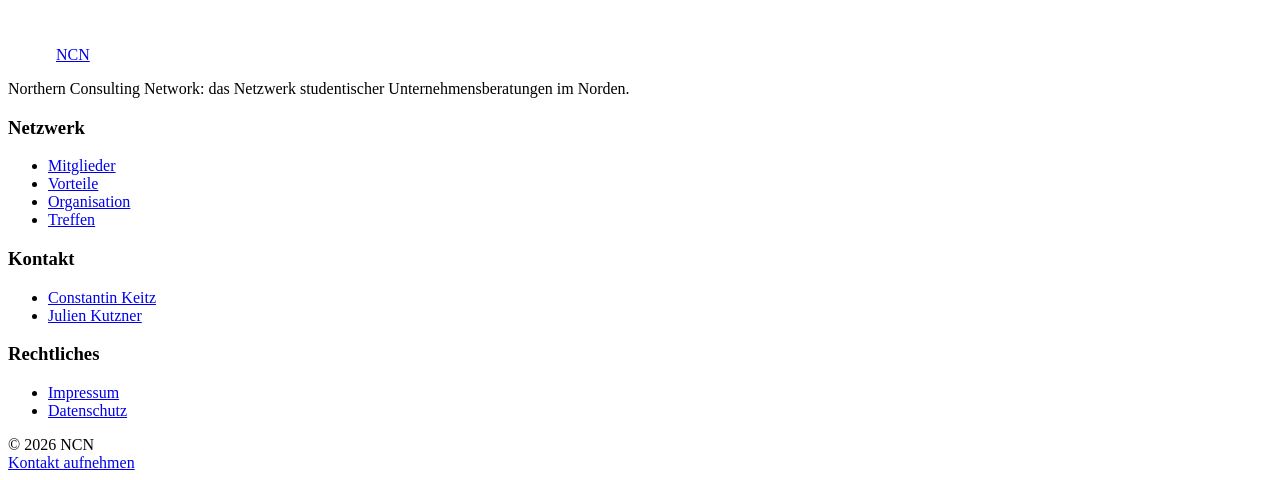
==== commit e36be4db: "v2: Neuaufbau mit dem Taste-Skill (Gate: PASS) Foto-Hero (Greifswald), Vereinsliste mit Logos und St" ====
--- a/v2/index.html
+++ b/v2/index.html
@@ -1,244 +1,238 @@
 <!doctype html>
-<html lang="de">
+<html lang="de" data-type="service" data-radius="soft" data-buttons="tonal" data-motion>
 <head>
-  <meta charset="utf-8">
-  <meta name="robots" content="noindex, nofollow">
-  <meta name="viewport" content="width=device-width, initial-scale=1">
-  <title>NCN – Northern Consulting Network</title>
-  <meta name="description" content="Ein Netzwerk studentischer Initiativen aus dem Norden Deutschlands – vernetzt über Städtegrenzen hinweg durch regelmäßige Treffen und echten Austausch.">
-  <meta name="theme-color" content="#1a7a51">
-  <meta property="og:title" content="NCN – Northern Consulting Network">
-  <meta property="og:description" content="Ein Netzwerk studentischer Initiativen aus dem Norden Deutschlands.">
-  <meta property="og:image" content="assets/logo/ncn-logo-schriftzug-1024.png">
-  <meta property="og:type" content="website">
-  <link rel="icon" type="image/svg+xml" href="assets/logo/ncn-logo.svg?v=cc4eda09">
-  <link rel="icon" type="image/png" sizes="512x512" href="assets/logo/ncn-logo-512.png">
-  <link rel="apple-touch-icon" href="assets/logo/ncn-logo-1024-weisser-hintergrund.png">
-  <link rel="preload" href="assets/fonts/nunito-sans-latin.woff2" as="font" type="font/woff2" crossorigin>
-  <link rel="stylesheet" href="styles.css">
+<meta charset="utf-8">
+<meta name="viewport" content="width=device-width, initial-scale=1, viewport-fit=cover">
+<meta name="robots" content="noindex, nofollow">
+<title>NCN: Netzwerk studentischer Unternehmensberatungen in Norddeutschland</title>
+<meta name="description" content="Zehn studentische Beratungsvereine aus Norddeutschland treffen sich viermal im Jahr, jedes Mal in einer anderen Stadt, zu Workshops und echtem Austausch.">
+<meta property="og:type" content="website">
+<meta property="og:title" content="NCN: Netzwerk studentischer Unternehmensberatungen in Norddeutschland">
+<meta property="og:description" content="Zehn Beratungsvereine, vier Treffen im Jahr, eine Stadt nach der anderen.">
+<meta property="og:image" content="share.jpg">
+<meta name="twitter:card" content="summary_large_image">
+<link rel="icon" href="assets/logo/ncn-logo.svg" type="image/svg+xml">
+<link rel="apple-touch-icon" href="assets/logo/ncn-logo-1024-weisser-hintergrund.png">
+<meta name="theme-color" content="#fbfcfb">
+<!-- <link rel="canonical" href="https://[Domain des NCN]/"> -->
+<meta name="site-kind" content="other">
+<meta name="page-type" content="service">
+<link rel="preload" href="assets/fonts/hanken-grotesk-latin.woff2" as="font" type="font/woff2" crossorigin>
+<link rel="stylesheet" href="assets/system.css">
+<link rel="stylesheet" href="assets/ui/cards.css">
+<link rel="stylesheet" href="assets/motion/motion.css">
+<link rel="stylesheet" href="assets/layout/layout.css">
+<link rel="stylesheet" href="assets/icons/icon.css">
+<link rel="stylesheet" href="assets/diagrams/diagram.css">
+<style>
+/* Hanken Grotesk (OFL), lokal eingebunden: keine Verbindung zu Google */
+@font-face { font-family: "Hanken Grotesk"; font-style: normal; font-weight: 400 700; font-display: swap;
+  src: url("assets/fonts/hanken-grotesk-latin-ext.woff2") format("woff2");
+  unicode-range: U+0100-02BA, U+02BD-02C5, U+02C7-02CC, U+02CE-02D7, U+02DD-02FF, U+0304, U+0308, U+0329, U+1D00-1DBF, U+1E00-1E9F, U+1EF2-1EFF, U+2020, U+20A0-20AB, U+20AD-20C4, U+2113, U+2C60-2C7F, U+A720-A7FF; }
+@font-face { font-family: "Hanken Grotesk"; font-style: normal; font-weight: 400 700; font-display: swap;
+  src: url("assets/fonts/hanken-grotesk-latin.woff2") format("woff2");
+  unicode-range: U+0000-00FF, U+0131, U+0152-0153, U+02BB-02BC, U+02C6, U+02DA, U+02DC, U+0304, U+0308, U+0329, U+2000-206F, U+20AC, U+2122, U+2191, U+2193, U+2212, U+2215, U+FEFF, U+FFFD; }
+:root {
+  --p-bg: #fbfcfb; --p-surface: #eef5f1; --p-ink: #151c1c; --p-muted: #435355;
+  --p-accent: #1a7a51; --p-accent-ink: #fbfcfb; --p-action: #1a7a51; --p-action-ink: #fbfcfb;
+  --p-inv-bg: #151c1c; --p-inv-surface: #222929; --p-inv-ink: #fbfcfb; --p-inv-muted: #9a9e9e;
+  --p-inv-accent: #1a7a51; --p-inv-accent-ink: #fbfcfb; --p-inv-action: #1a7a51; --p-inv-action-ink: #fbfcfb;
+  --font-display: "Hanken Grotesk", system-ui, sans-serif;
+  --font-text: "Hanken Grotesk", system-ui, sans-serif;
+  --display-weight: 400;
+  --display-tracking: -0.03em;
+  --display-tracking-xl: -0.038em;
+}
+</style>
+<script>document.documentElement.classList.add('m-enter');setTimeout(()=>document.documentElement.classList.add('m-enter-done'),700)</script>
+<script>document.documentElement.classList.add('mo-js');setTimeout(()=>document.documentElement.classList.add('mo-safe'),2500)</script>
+<link rel="modulepreload" href="assets/moments/moments.js">
+<link rel="modulepreload" href="assets/moments/lib.js">
+<link rel="modulepreload" href="assets/moments/word-highlight/moment.js">
+<!-- page CSS: nur im Inneren der Visuals (Logo-Kacheln, Diagramm-Rahmen) -->
+<style>
+  .nav__logo img { width: 32px; height: 32px; }
+  .footer--dark .nav__logo img { width: 48px; height: 48px; }
+  .members { display: grid; grid-template-columns: repeat(2, minmax(0, 1fr)); column-gap: var(--gutter); align-content: start; }
+  .members > li { display: block; padding-block: 0; }
+  .member { display: block; padding-block: var(--s-2); color: inherit; text-decoration: none; }
+  /* die Logofläche ist das Bild des Abschnitts: eine feste Fläche je Verein, das Logo darin in seiner angeglichenen Größe */
+  .member img { display: block; width: 100%; height: 80px; padding-block: calc((80px - var(--h) * 1px) / 2); object-fit: contain; object-position: left center; }
+  .member__name { display: block; font-weight: 500; line-height: 1.35; margin-top: var(--s-2); hyphens: auto; -webkit-hyphens: auto; overflow-wrap: break-word; }
+  .member__city { color: var(--muted); font-weight: 400; }
+  @media (hover: hover) { .member:hover .member__name { text-decoration: underline; text-underline-offset: 3px; } }
+  .org__frame { --p-h: 560px; height: var(--p-h); display: grid; place-items: center; }
+  .org__frame .dg { width: 100%; height: 100%; }
+  @media (max-width: 639px) {
+    .members { column-gap: var(--s-3); }
+    .member img { padding-block: calc((80px - var(--h) * .8px) / 2); }
+    .org__frame { --p-h: 380px; }
+  }
+  @media (min-width: 640px) and (max-width: 1023px) {
+    .org__frame { --p-h: 440px; }
+    #treffen .frame--photo { aspect-ratio: 16 / 9 !important; }
+  }
+</style>
 </head>
 <body>
-
-<header class="header">
-  <div class="container header__inner">
-    <a class="header__logo" href="#top" aria-label="NCN – zum Seitenanfang">
-      <img src="assets/logo/ncn-logo.svg?v=cc4eda09" alt="NCN Logo" width="36" height="36">
-    </a>
-    <nav class="nav" id="nav" aria-label="Hauptnavigation">
-      <ul>
-        <li><a href="#about">Über uns</a></li>
-        <li><a href="#members">Mitglieder</a></li>
-        <li><a href="#benefits">Vorteile</a></li>
-        <li><a href="#organisation">Organisation</a></li>
-        <li><a href="#meetings">Treffen</a></li>
-        <li><a href="#events">Events</a></li>
-        <li><a href="#contact">Kontakt</a></li>
-      </ul>
+<!-- type: service (Netzwerk studentischer Unternehmensberatungen; Hauptaktion: Kontakt aufnehmen)
+     deal: hero photo (zuerst film: kein Film vorhanden, neu gegeben), palette: Kundenfarben aus dem Logo (die drei gegebenen
+     Paletten stoßen sich am grünen NCN-Logo), type hanken, nav nav-split (ohne Panel: keine Fotos dafür), close close-type,
+     footer footer-dark (footer-visit: kein Ort mit Tür, neu gegeben), rhythm space, buttons tonal, mark: das NCN-Logo
+     moments: word-highlight in #besonders (photo-chapters braucht 3-5 Fotos, es gibt 2: neu gegeben)
+     Plan (1440x900):
+       hero      Greifswald-Gruppenfoto voll, Worte links im Kasten auf dem Himmel        1 Screen
+       netzwerk  Was ist das NCN, daneben die zehn Vereine mit Logo und Stadt (real)       1 Screen (Phone 2)
+       vorteile  vier Vorteile als Karten, noch ohne Bild (Fotos folgen)                  1 Screen
+       organisation  Leitung und Ausrichter, Diagramm: Leitung in der Mitte, zehn Städte   1 Screen
+       treffen   zwei Formate mit dem jeweils letzten Treffen, Bremen-Foto                1 Screen
+       besonders word-highlight: die Aussage färbt sich Wort für Wort                     1 Screen
+       footer    Lust auf NCN, großer Kontakt-Button, dunkler Fuß                         1 Screen -->
+
+<header class="nav nav--split">
+  <div class="wrap nav__bar">
+    <a class="skip-link" href="#top">Zum Inhalt</a>
+    <a class="nav__logo" href="#top"><img src="assets/logo/ncn-logo.svg" alt="" width="32" height="32">NCN</a>
+    <nav class="nav__links" aria-label="Hauptnavigation">
+      <div class="nav__item"><a class="nav__link" href="#netzwerk">Netzwerk</a></div>
+      <div class="nav__item"><a class="nav__link" href="#vorteile">Vorteile</a></div>
+      <div class="nav__item"><a class="nav__link" href="#organisation">Organisation</a></div>
+      <div class="nav__item"><a class="nav__link" href="#treffen">Treffen</a></div>
     </nav>
-    <button class="nav-toggle" aria-label="Menü öffnen" aria-expanded="false" aria-controls="nav"><span></span></button>
+    <div class="nav__actions">
+      <a class="btn btn--primary" href="mailto:constantin.keitz@bcpro.de,julien-finley.kutzner@bcpro.de?subject=NCN">Kontakt aufnehmen</a>
+    </div>
+    <button class="nav__toggle" type="button" aria-expanded="false" aria-label="Menü"><svg width="18" height="18" viewBox="0 0 18 18" aria-hidden="true"><path d="M2 5h14M2 13h14" stroke="currentColor" stroke-width="1.6" stroke-linecap="round"/></svg></button>
   </div>
 </header>
 
-<main>
-  <!-- Hero -->
-  <section class="hero" id="top">
-    <div class="container">
-      <h1><img class="hero__logo" src="assets/logo/ncn-logo-schriftzug.svg?v=cc4eda09" alt="" width="418" height="226"><span class="sr-only">Northern Consulting Network – Netzwerk studentischer Unternehmensberatungen</span></h1>
-      <p>Ein Netzwerk studentischer Initiativen aus dem Norden Deutschlands – vernetzt über Städtegrenzen hinweg durch regelmäßige Treffen und echten Austausch.</p>
-      <div class="hero__actions">
-        <a class="btn btn--primary" href="#about">Mehr erfahren</a>
-        <a class="btn btn--outline" href="#contact">Kontakt aufnehmen</a>
-      </div>
-    </div>
-  </section>
-
-  <!-- Über uns -->
-  <section class="section" id="about">
-    <div class="container narrow">
-      <h2>Was ist das NCN?</h2>
-      <p class="lead">NCN steht für <strong>Northern Consulting Network</strong> und ist ein Netzwerk studentischer Initiativen aus verschiedenen Städten im Norden Deutschlands. Ziel des NCN ist es, diese Initiativen und ihre Mitglieder über die Grenzen der eigenen Stadt hinaus miteinander zu verbinden – durch regelmäßige, wiederkehrende Treffen, bei denen man sich nicht nur einmal, sondern immer wieder sieht.</p>
-    </div>
-  </section>
-
-  <!-- Mitglieder -->
-  <section class="section" id="members">
-    <div class="container">
+<main id="top">
+  <section class="hero hero--photo" data-enter data-calm="left" aria-labelledby="hero-h">
+    <img class="hero__bg" src="assets/events/greifswald-1920.webp" srcset="assets/events/greifswald-960.webp 960w, assets/events/greifswald-1920.webp 1920w" sizes="(max-width: 639px) 136vw, 100vw" width="1920" height="1280" alt="Gruppenfoto der Teilnehmenden des NCN-Haupttreffens am Hafen in Greifswald" style="--ly-pos: 62% 50%; --ly-pos-phone: 60% 50%" fetchpriority="high" data-source="client" data-subject="NCN-Haupttreffen in Greifswald">
+    <div class="wrap"><div class="hero-text">
+      <div class="hero__text">
+        <h1 id="hero-h">NCN – das Netzwerk im Norden</h1>
+        <p class="hero__lead">10 studentische Unternehmensberatungen, 4 Treffen im Jahr, jedes in einer anderen Stadt.</p>
+        <div class="btn-row"><a class="btn btn--primary" href="mailto:constantin.keitz@bcpro.de,julien-finley.kutzner@bcpro.de?subject=NCN">Kontakt aufnehmen</a><a class="btn btn--secondary" href="#netzwerk">Mitglieder ansehen</a></div>
+      </div>
+    </div></div>
+  </section>
+
+  <section class="section" id="netzwerk" style="--hm: 2" aria-labelledby="netzwerk-h">
+    <div class="wrap grid grid--top">
+      <div class="span-5">
+        <div class="section-head">
+          <h2 id="netzwerk-h">Was ist das NCN? <span class="muted">Zehn Vereine, ein Netzwerk.</span></h2>
+        </div>
+        <p class="t-lead measure">NCN steht für Northern Consulting Network: ein Netzwerk studentischer Initiativen aus verschiedenen Städten im Norden Deutschlands.</p>
+        <p class="measure" style="margin-top: var(--s-5)">Ziel ist es, die Initiativen und ihre Mitglieder über die Grenzen der eigenen Stadt hinaus zu verbinden: durch regelmäßige Treffen, bei denen man sich nicht nur einmal, sondern immer wieder sieht.</p>
+      </div>
+      <ul class="rows members span-6 start-7">
+        <li><a class="member" href="https://www.active-bremen.de/" target="_blank" rel="noopener"><img src="assets/logos/active.webp?v=7f52bd30" srcset="assets/logos/active-360.webp 360w, assets/logos/active.webp 725w" sizes="(max-width: 639px) 165px, 302px" style="--h:35" width="107" height="35" alt="Logo Active e. V." loading="lazy"><span class="member__name">Active e.&nbsp;V. <span class="member__city">· Bremen</span></span></a></li>
+        <li><a class="member" href="https://bcpro.de/" target="_blank" rel="noopener"><img src="assets/logos/bcpro.webp?v=18778efe" srcset="assets/logos/bcpro-360.webp 360w, assets/logos/bcpro.webp 515w" sizes="(max-width: 639px) 165px, 302px" style="--h:33" width="121" height="33" alt="Logo BCPro e. V." loading="lazy"><span class="member__name">BCPro e.&nbsp;V. <span class="member__city">· Berlin</span></span></a></li>
+        <li><a class="member" href="https://www.capufaktur.de/" target="_blank" rel="noopener"><img src="assets/logos/capufaktur.webp?v=cbca4695" srcset="assets/logos/capufaktur-360.webp 360w, assets/logos/capufaktur.webp 409w" sizes="(max-width: 639px) 165px, 302px" style="--h:51" width="48" height="51" alt="Logo Capufaktur e. V." loading="lazy"><span class="member__name">Capufaktur e.&nbsp;V. <span class="member__city">· Greifswald</span></span></a></li>
+        <li><a class="member" href="https://consult-one.de/" target="_blank" rel="noopener"><img src="assets/logos/consultone.webp?v=aee1ece2" srcset="assets/logos/consultone-360.webp 360w, assets/logos/consultone.webp 447w" sizes="(max-width: 639px) 165px, 302px" style="--h:51" width="51" height="51" alt="Logo Consult One Unternehmensberatung e. V." loading="lazy"><span class="member__name">Consult One Unternehmensberatung e.&nbsp;V. <span class="member__city">· Braunschweig</span></span></a></li>
+        <li><a class="member" href="https://www.consulting-team.eu/" target="_blank" rel="noopener"><img src="assets/logos/consulting-team.webp?v=d029c0ea" style="--h:26" width="141" height="26" alt="Logo Consulting Team e. V." loading="lazy"><span class="member__name">Consulting Team e.&nbsp;V. <span class="member__city">· Göttingen</span></span></a></li>
+        <li><a class="member" href="https://www.contact-cooperation.de/" target="_blank" rel="noopener"><img src="assets/logos/cc.webp?v=ea2e2847" srcset="assets/logos/cc-360.webp 360w, assets/logos/cc.webp 586w" sizes="(max-width: 639px) 165px, 302px" style="--h:51" width="72" height="51" alt="Logo Contact &amp; Cooperation Lüneburg e. V." loading="lazy"><span class="member__name">Contact &amp; Cooperation Lüneburg e.&nbsp;V. <span class="member__city">· Lüneburg</span></span></a></li>
+        <li><a class="member" href="https://hanseaticconsulting.de/" target="_blank" rel="noopener"><img src="assets/logos/hanseatic.webp?v=c09eda58" srcset="assets/logos/hanseatic-360.webp 360w, assets/logos/hanseatic.webp 570w" sizes="(max-width: 639px) 165px, 302px" style="--h:34" width="110" height="34" alt="Logo Hanseatic Consulting – Studentische Unternehmensberatung e. V." loading="lazy"><span class="member__name">Hanseatic Consulting – Studentische Unternehmensberatung e.&nbsp;V. <span class="member__city">· Hamburg</span></span></a></li>
+        <li><a class="member" href="https://janus-consultants.de/" target="_blank" rel="noopener"><img src="assets/logos/janus.webp?v=9a06f813" srcset="assets/logos/janus-360.webp 360w, assets/logos/janus.webp 772w" sizes="(max-width: 639px) 165px, 302px" style="--h:31" width="120" height="31" alt="Logo Janus Consultants e. V." loading="lazy"><span class="member__name">Janus Consultants e.&nbsp;V. <span class="member__city">· Hannover</span></span></a></li>
+        <li><a class="member" href="https://studentop.de/" target="_blank" rel="noopener"><img src="assets/logos/studentop.webp?v=fa76de7b" srcset="assets/logos/studentop-360.webp 360w, assets/logos/studentop.webp 600w" sizes="(max-width: 639px) 165px, 302px" style="--h:31" width="121" height="31" alt="Logo StudenTop e. V." loading="lazy"><span class="member__name">StudenTop e.&nbsp;V. <span class="member__city">· Osnabrück</span></span></a></li>
+        <li><a class="member" href="https://uniconsult-kiel.de/" target="_blank" rel="noopener"><img src="assets/logos/uniconsult.webp?v=5b8a38c9" srcset="assets/logos/uniconsult-360.webp 360w, assets/logos/uniconsult.webp 567w" sizes="(max-width: 639px) 165px, 302px" style="--h:34" width="111" height="34" alt="Logo UNICONSULT Kiel e. V." loading="lazy"><span class="member__name">UNICONSULT Kiel e.&nbsp;V. <span class="member__city">· Kiel</span></span></a></li>
+      </ul>
+    </div>
+  </section>
+
+  <section class="section g2m" id="vorteile" aria-labelledby="vorteile-h">
+    <div class="wrap">
+      <div class="group">
       <div class="section-head">
-        <h2>Die JEs im Netzwerk</h2>
-        <p>Diese studentischen Unternehmensberatungen bilden gemeinsam das Northern Consulting Network.</p>
-      </div>
-      <div class="members">
-        <a class="card member" href="https://www.active-bremen.de/" target="_blank" rel="noopener">
-          <div class="member__logo"><img src="assets/logos/active.webp?v=7f52bd30" style="--h:44" width="135" height="44" alt="Active e. V. Logo" loading="lazy"></div>
-          <p>Active e.&nbsp;V.</p>
-        </a>
-        <a class="card member" href="https://bcpro.de/" target="_blank" rel="noopener">
-          <div class="member__logo"><img src="assets/logos/bcpro.webp?v=18778efe" style="--h:41" width="150" height="41" alt="BCPro e. V. Logo" loading="lazy"></div>
-          <p>BCPro e.&nbsp;V.</p>
-        </a>
-        <a class="card member" href="https://www.capufaktur.de/" target="_blank" rel="noopener">
-          <div class="member__logo"><img src="assets/logos/capufaktur.webp?v=cbca4695" style="--h:64" width="60" height="64" alt="Capufaktur e. V. Logo" loading="lazy"></div>
-          <p>Capufaktur e.&nbsp;V.</p>
-        </a>
-        <a class="card member" href="https://consult-one.de/" target="_blank" rel="noopener">
-          <div class="member__logo"><img src="assets/logos/consultone.webp?v=aee1ece2" style="--h:64" width="64" height="64" alt="Consult One Unternehmensberatung e. V. Logo" loading="lazy"></div>
-          <p>Consult One Unternehmensberatung e.&nbsp;V.</p>
-        </a>
-        <a class="card member" href="https://www.consulting-team.eu/" target="_blank" rel="noopener">
-          <div class="member__logo"><img src="assets/logos/consulting-team.webp?v=d029c0ea" style="--h:33" width="179" height="33" alt="Consulting Team e. V. Logo" loading="lazy"></div>
-          <p>Consulting Team e.&nbsp;V.</p>
-        </a>
-        <a class="card member" href="https://www.contact-cooperation.de/" target="_blank" rel="noopener">
-          <div class="member__logo"><img src="assets/logos/cc.webp?v=ea2e2847" style="--h:64" width="90" height="64" alt="Contact &amp; Cooperation Lüneburg e. V. Logo" loading="lazy"></div>
-          <p>Contact &amp; Cooperation Lüneburg e.&nbsp;V.</p>
-        </a>
-        <a class="card member" href="https://hanseaticconsulting.de/" target="_blank" rel="noopener">
-          <div class="member__logo"><img src="assets/logos/hanseatic.webp?v=c09eda58" style="--h:43" width="139" height="43" alt="Hanseatic Consulting – Studentische Unternehmensberatung e. V. Logo" loading="lazy"></div>
-          <p>Hanseatic Consulting – Studentische Unternehmensberatung e.&nbsp;V.</p>
-        </a>
-        <a class="card member" href="https://janus-consultants.de/" target="_blank" rel="noopener">
-          <div class="member__logo"><img src="assets/logos/janus.webp?v=9a06f813" style="--h:39" width="151" height="39" alt="Janus Consultants e. V. Logo" loading="lazy"></div>
-          <p>Janus Consultants e.&nbsp;V.</p>
-        </a>
-        <a class="card member" href="https://studentop.de/" target="_blank" rel="noopener">
-          <div class="member__logo"><img src="assets/logos/studentop.webp?v=fa76de7b" style="--h:39" width="152" height="39" alt="StudenTop e. V. Logo" loading="lazy"></div>
-          <p>StudenTop e.&nbsp;V.</p>
-        </a>
-        <a class="card member" href="https://uniconsult-kiel.de/" target="_blank" rel="noopener">
-          <div class="member__logo"><img src="assets/logos/uniconsult.webp?v=5b8a38c9" style="--h:43" width="140" height="43" alt="UNICONSULT Kiel e. V. Logo" loading="lazy"></div>
-          <p>UNICONSULT Kiel e.&nbsp;V.</p>
-        </a>
-      </div>
-    </div>
-  </section>
-
-  <!-- Vorteile -->
-  <section class="section section--alt" id="benefits">
-    <div class="container">
+        <h2 id="vorteile-h">Was bringt das NCN seinen Mitgliedern? <span class="muted">Einen Austausch, der mehr ist als Networking auf einer einmaligen Veranstaltung.</span></h2>
+      </div>
+      <div class="grid">
+        <article class="card span-6"><h3>Persönliche Beziehungen</h3><p>Weil man sich über die Treffen hinweg immer wieder begegnet, entstehen aus ersten Kontakten echte Freundschaften – ein fester Kreis an Vertrauten in ganz Norddeutschland.</p></article>
+        <article class="card span-6"><h3>Einblick in andere Vereinsarbeit</h3><p>Jede Initiative tickt anders. Im direkten Gespräch bekommt man Perspektiven auf Bereichsarbeit, Vereinsführung und Projektarbeit, die man in der eigenen Initiative so nicht hätte.</p></article>
+      </div>
+      </div>
+      <div class="grid">
+        <article class="card span-6"><h3>Eigene Entwicklung</h3><p>Man sieht, wie andere mit ähnlichen Themen umgehen – im Umgang mit Verantwortung, in der eigenen Rolle oder ganz persönlich – und entwickelt sich weiter.</p></article>
+        <article class="card span-6"><h3>Neue Städte und Blickwinkel</h3><p>Jedes Treffen findet in einer anderen Stadt statt. Man lernt nicht nur neue Orte, sondern auch die jeweilige lokale Community kennen.</p></article>
+      </div>
+    </div>
+  </section>
+
+  <section class="section" id="organisation" aria-labelledby="organisation-h">
+    <div class="wrap grid grid--top">
+      <div class="span-5">
+        <div class="section-head">
+          <h2 id="organisation-h">Wie ist das NCN organisiert?</h2>
+        </div>
+        <p class="t-lead measure">Eine zentrale NCN-Leitung koordiniert das Netzwerk. Die Treffen richtet jedes Mal eine andere Initiative vor Ort aus.</p>
+        <p class="measure" style="margin-top: var(--s-5)">Die Leitung sorgt für einen reibungslosen Ablauf, unterstützt die Ausrichterteams bei der Vorbereitung, kümmert sich um Wissensmanagement und Dokumentation und betreut die Initiativen sowie das Wachstum des Netzwerks. So wechselt der Austragungsort von Treffen zu Treffen, und die Gastgeberrolle rotiert durch das Netzwerk.</p>
+      </div>
+      <div class="frame org__frame span-6 start-7">
+        <div class="dg" data-diagram><script type="application/json">{"layout": "ring", "ground": "none", "motion": {"pulse": "none"}, "alt": "Die NCN-Leitung in der Mitte, um sie herum die zehn Städte der Mitgliedsvereine: Kiel, Hamburg, Lüneburg, Bremen, Osnabrück, Hannover, Braunschweig, Göttingen, Berlin und Greifswald.", "center": {"label": "NCN-Leitung", "icon": "ui:users"}, "ring": [{"label": "Kiel", "icon": "ui:map-pin"}, {"label": "Greifswald", "icon": "ui:map-pin"}, {"label": "Berlin", "icon": "ui:map-pin"}, {"label": "Braunschweig", "icon": "ui:map-pin"}, {"label": "Göttingen", "icon": "ui:map-pin"}, {"label": "Hannover", "icon": "ui:map-pin"}, {"label": "Osnabrück", "icon": "ui:map-pin"}, {"label": "Bremen", "icon": "ui:map-pin"}, {"label": "Lüneburg", "icon": "ui:map-pin"}, {"label": "Hamburg", "icon": "ui:map-pin"}]}</script></div>
+      </div>
+    </div>
+  </section>
+
+  <section class="section" id="treffen" aria-labelledby="treffen-h">
+    <div class="wrap grid grid--top">
+      <div class="span-5">
+        <div class="section-head">
+          <h2 id="treffen-h">Die Treffen im NCN. <span class="muted">Viermal im Jahr, in zwei Formaten.</span></h2>
+        </div>
+        <ol class="rows">
+          <li><span class="rows__name">NCN-Treffen</span><span class="rows__value">2× im Jahr</span><p>Samstag bis Sonntag mit gemeinsamer Übernachtung, zeitlich vor den BDSU-Kongressen. Workshops, ein Plenum zu Netzwerk-Themen und ein Rahmenprogramm. Zuletzt: das Haupttreffen in Greifswald.</p></li>
+          <li><span class="rows__name">NCN-Social</span><span class="rows__value">2× im Jahr</span><p>Ohne festen Ablauf, für den Austausch untereinander: ein Weihnachtsmarktbesuch, eine Bartour oder ein Strandtag in einer der Mitgliedsstädte. Zuletzt: das Social in Bremen.</p></li>
+        </ol>
+      </div>
+      <div class="frame frame--photo span-6 start-7" style="aspect-ratio: 4 / 3">
+        <img class="frame__img" src="assets/events/bremen-1600.webp" srcset="assets/events/bremen-800.webp 800w, assets/events/bremen-1600.webp 1600w" sizes="(max-width: 1023px) 100vw, 628px" width="1600" height="1200" alt="Die Teilnehmenden des NCN-Socials in Bremen vor einer Glasfassade" loading="lazy" data-source="client" data-subject="NCN-Social in Bremen">
+      </div>
+    </div>
+  </section>
+
+  <section class="section statement" id="besonders" data-moment="word-highlight" aria-label="Was macht das NCN besonders?">
+    <div class="wrap">
+      <p class="t-label">Was macht das NCN besonders?</p>
+      <p class="mo-wh__text">Das Besondere am NCN ist die Kombination aus <strong>Kontinuität und Vielfalt</strong>: Man begegnet sich immer wieder, und jedes Treffen bringt neue Gesichter, neue Städte und neue Perspektiven mit.</p>
+    </div>
+  </section>
+</main>
+
+<footer class="footer closing footer--dark ground-inverse" id="contact" aria-labelledby="close-h">
+  <div class="wrap">
+    <div class="closing__cta close--type">
       <div class="section-head">
-        <h2>Was bringt das NCN seinen Mitgliedern?</h2>
-        <p>Im Zentrum steht ein Austausch, der mehr ist als nur Networking auf einer einmaligen Veranstaltung.</p>
-      </div>
-      <div class="benefits">
-        <div class="card feature">
-          <div class="feature__icon"><svg viewBox="0 0 24 24" fill="none" stroke="currentColor" stroke-width="2" stroke-linecap="round" stroke-linejoin="round" aria-hidden="true"><path d="M19 14c1.49-1.46 3-3.21 3-5.5A5.5 5.5 0 0 0 16.5 3c-1.76 0-3 .5-4.5 2-1.5-1.5-2.74-2-4.5-2A5.5 5.5 0 0 0 2 8.5c0 2.3 1.5 4.050 3 5.5l7 7Z"/></svg></div>
-          <h3>Persönliche Beziehungen</h3>
-          <p>Weil man sich über die Treffen hinweg immer wieder begegnet, entstehen aus ersten Kontakten echte Freundschaften – ein fester Kreis an Vertrauten in ganz Norddeutschland.</p>
-        </div>
-        <div class="card feature">
-          <div class="feature__icon"><svg viewBox="0 0 24 24" fill="none" stroke="currentColor" stroke-width="2" stroke-linecap="round" stroke-linejoin="round" aria-hidden="true"><path d="M2.06 12.35a1 1 0 0 1 0-.7 10.75 10.75 0 0 1 19.88 0 1 1 0 0 1 0 .7 10.75 10.75 0 0 1-19.88 0"/><circle cx="12" cy="12" r="3"/></svg></div>
-          <h3>Einblick in andere Vereinsarbeit</h3>
-          <p>Jede Initiative tickt anders. Im direkten Gespräch bekommt man Perspektiven auf Bereichsarbeit, Vereinsführung und Projektarbeit, die man in der eigenen Initiative so nicht hätte.</p>
-        </div>
-        <div class="card feature">
-          <div class="feature__icon"><svg viewBox="0 0 24 24" fill="none" stroke="currentColor" stroke-width="2" stroke-linecap="round" stroke-linejoin="round" aria-hidden="true"><path d="M16 7h6v6"/><path d="m22 7-8.5 8.5-5-5L2 17"/></svg></div>
-          <h3>Eigene Entwicklung</h3>
-          <p>Man sieht, wie andere mit ähnlichen Themen umgehen – im Umgang mit Verantwortung, in der eigenen Rolle oder ganz persönlich – und entwickelt sich weiter.</p>
-        </div>
-        <div class="card feature">
-          <div class="feature__icon"><svg viewBox="0 0 24 24" fill="none" stroke="currentColor" stroke-width="2" stroke-linecap="round" stroke-linejoin="round" aria-hidden="true"><path d="M20 10c0 4.99-5.54 10.19-7.4 11.8a1 1 0 0 1-1.2 0C9.540 20.19 4 14.99 4 10a8 8 0 0 1 16 0"/><circle cx="12" cy="10" r="3"/></svg></div>
-          <h3>Neue Städte &amp; Blickwinkel</h3>
-          <p>Jedes Treffen findet in einer anderen Stadt statt. Man lernt nicht nur neue Orte, sondern auch die jeweilige lokale Community kennen.</p>
-        </div>
-      </div>
-    </div>
-  </section>
-
-  <!-- Organisation -->
-  <section class="section" id="organisation">
-    <div class="container narrow">
-      <h2>Wie ist das NCN organisiert?</h2>
-      <p class="lead">Das Netzwerk wird durch eine zentrale <strong>NCN-Leitung</strong> koordiniert, die als Controlling- und Organisationsinstanz fungiert. Sie sorgt für einen reibungslosen Ablauf der Treffen, unterstützt die ausrichtenden Teams bei der Vorbereitung, kümmert sich um Wissensmanagement und Dokumentation und betreut die teilnehmenden Initiativen sowie das Wachstum des Netzwerks.</p>
-      <p class="lead">Jedes Treffen wird von einer der teilnehmenden Initiativen vor Ort organisiert – dem sogenannten <strong>Ausrichterteam</strong>. So wechselt der Austragungsort von Treffen zu Treffen und die Gastgeberrolle rotiert durch das Netzwerk.</p>
-    </div>
-  </section>
-
-  <!-- Treffen -->
-  <section class="section section--alt" id="meetings">
-    <div class="container">
-      <div class="section-head">
-        <h2>Die Treffen im NCN</h2>
-        <p>Das NCN trifft sich regulär viermal im Jahr – aufgeteilt in zwei unterschiedliche Formate.</p>
-      </div>
-      <div class="meetings">
-        <div class="card feature">
-          <div class="feature__icon"><svg viewBox="0 0 24 24" fill="none" stroke="currentColor" stroke-width="2" stroke-linecap="round" stroke-linejoin="round" aria-hidden="true"><path d="M6 22V4a2 2 0 0 1 2-2h8a2 2 0 0 1 2 2v18Z"/><path d="M6 12H4a2 2 0 0 0-2 2v6a2 2 0 0 0 2 2h2"/><path d="M18 9h2a2 2 0 0 1 2 2v9a2 2 0 0 1-2 2h-2"/><path d="M10 6h4"/><path d="M10 10h4"/><path d="M10 14h4"/><path d="M10 18h4"/></svg></div>
-          <h3>NCN-Treffen</h3>
-          <p>Zwei größere, etwas formellere Treffen pro Jahr, die jeweils von Samstag bis Sonntag stattfinden und eine gemeinsame Übernachtung einschließen. Sie werden zeitlich vor die BDSU-Kongresse gelegt, damit die Teilnehmenden bereits im Vorfeld Kontakte knüpfen können. Der Ablauf umfasst Workshops, ein Plenum zum Austausch wichtiger Netzwerk-Themen sowie ein gemeinsames Rahmenprogramm.</p>
-        </div>
-        <div class="card feature">
-          <div class="feature__icon"><svg viewBox="0 0 24 24" fill="none" stroke="currentColor" stroke-width="2" stroke-linecap="round" stroke-linejoin="round" aria-hidden="true"><path d="M8 22h8"/><path d="M7 10h10"/><path d="M12 15v7"/><path d="M12 15a5 5 0 0 0 5-5c0-2-.5-4-2-8H9c-1.5 4-2 6-2 8a5 5 0 0 0 5 5Z"/></svg></div>
-          <h3>NCN-Social</h3>
-          <p>Zwei informellere Treffen pro Jahr ohne festen Ablauf, die in erster Linie dem zwischenmenschlichen Austausch dienen. Hier steht das gemeinsame Erlebnis im Vordergrund – etwa bei einem Weihnachtsmarktbesuch, einer Bartour oder einem Strandtag in einer der norddeutschen Mitgliedsstädte.</p>
-        </div>
-      </div>
-    </div>
-  </section>
-
-  <!-- Events -->
-  <section class="section" id="events">
-    <div class="container">
-      <div class="section-head">
-        <h2>Was wir gemeinsam erlebt haben</h2>
-        <p>Ein Rückblick auf Workshops und Treffen des letzten Jahres.</p>
-      </div>
-      <div class="events">
-        <article class="card event">
-          <div class="event__img"><img src="assets/events/greifswald.webp" width="1400" height="933" alt="NCN Haupttreffen" loading="lazy"></div>
-          <div class="event__body">
-            <p class="event__city">Greifswald</p>
-            <h3>NCN Haupttreffen</h3>
-          </div>
-        </article>
-        <article class="card event">
-          <div class="event__img"><img src="assets/events/bremen.webp" width="1400" height="1050" alt="NCN Social" loading="lazy"></div>
-          <div class="event__body">
-            <p class="event__city">Bremen</p>
-            <h3>NCN Social</h3>
-          </div>
-        </article>
-      </div>
-    </div>
-  </section>
-
-  <!-- Besonderheit -->
-  <section class="section section--alt">
-    <div class="container">
-      <div class="special">
-        <div class="special__icon"><svg viewBox="0 0 24 24" fill="none" stroke="currentColor" stroke-width="2" stroke-linecap="round" stroke-linejoin="round" aria-hidden="true"><path d="M9.94 15.5A2 2 0 0 0 8.5 14.06l-6.14-1.58a.5.5 0 0 1 0-.96L8.5 9.94A2 2 0 0 0 9.94 8.5l1.58-6.14a.5.5 0 0 1 .96 0L14.06 8.5A2 2 0 0 0 15.5 9.94l6.14 1.58a.5.5 0 0 1 0 .96L15.5 14.06a2 2 0 0 0-1.44 1.44l-1.58 6.14a.5.5 0 0 1-.96 0z"/><path d="M20 3v4"/><path d="M22 5h-4"/><path d="M4 17v2"/><path d="M5 18H3"/></svg></div>
-        <h2>Was macht das NCN besonders?</h2>
-        <p>Das Besondere am NCN ist die Kombination aus <strong>Kontinuität und Vielfalt</strong>: Anders als bei einmaligen Veranstaltungen begegnen sich die Mitglieder durch die wiederkehrenden Treffen immer wieder, sodass Beziehungen wachsen können, statt nach einem einzigen Treffen gleich wieder abzureißen. Gleichzeitig bringt jedes Treffen neue Gesichter, neue Städte und neue Perspektiven aus den unterschiedlichen Initiativen mit sich. So entsteht ein lebendiges, norddeutsches Netzwerk junger Menschen, die sich für unternehmerisches Engagement, Beratung und ehrenamtliche Vereinsarbeit interessieren.</p>
-      </div>
-    </div>
-  </section>
-
-  <!-- Kontakt -->
-  <section class="section" id="contact">
-    <div class="container narrow">
-      <h2>Lust auf NCN?</h2>
-      <p class="lead">Schreib uns, egal ob du Mitglied werden, mit uns kooperieren oder einfach mehr erfahren möchtest.</p>
-      <div class="contact__actions">
-        <a class="btn btn--primary" href="mailto:constantin.keitz@bcpro.de">
-          <svg viewBox="0 0 24 24" fill="none" stroke="currentColor" stroke-width="2" stroke-linecap="round" stroke-linejoin="round" aria-hidden="true"><path d="m22 7-8.991 5.727a2 2 0 0 1-2.009 0L2 7"/><rect x="2" y="4" width="20" height="16" rx="2"/></svg>
-          Constantin Keitz
-        </a>
-        <a class="btn btn--primary" href="mailto:julien-finley.kutzner@bcpro.de">
-          <svg viewBox="0 0 24 24" fill="none" stroke="currentColor" stroke-width="2" stroke-linecap="round" stroke-linejoin="round" aria-hidden="true"><path d="m22 7-8.991 5.727a2 2 0 0 1-2.009 0L2 7"/><rect x="2" y="4" width="20" height="16" rx="2"/></svg>
-          Julien Kutzner
-        </a>
-      </div>
-    </div>
-  </section>
-</main>
-
-<footer class="footer">
-  <div class="container">
-    <div class="footer__brand"><img src="assets/logo/ncn-logo.svg?v=cc4eda09" alt="" width="28" height="28"><span>Northern Consulting Network</span></div>
-    <div class="footer__links"><a href="impressum.html">Impressum</a><span>|</span><a href="datenschutz.html">Datenschutz</a></div>
-    <p class="footer__copy">© <span id="year">2026</span> NCN. Alle Rechte vorbehalten.</p>
+        <h2 id="close-h">Lust auf NCN?</h2>
+        <p>Schreib uns, egal ob du Mitglied werden, mit uns kooperieren oder einfach mehr erfahren möchtest.</p>
+      </div>
+      <a class="btn btn--primary btn--xl" href="mailto:constantin.keitz@bcpro.de,julien-finley.kutzner@bcpro.de?subject=NCN">Kontakt aufnehmen<svg class="m-arrow" viewBox="0 0 12 12" aria-hidden="true"><path class="m-arrow__stem" d="M1 6h8"/><path class="m-arrow__head" d="M4.5 2.5 8 6l-3.5 3.5"/></svg></a>
+    </div>
+    <div class="closing__links">
+      <div class="grid">
+        <div class="span-6 stack-4">
+          <a class="nav__logo" href="#top"><img src="assets/logo/ncn-logo-weiss.svg" alt="" width="48" height="48">NCN</a>
+          <p class="footer__lede">Northern Consulting Network: das Netzwerk studentischer Unternehmensberatungen im Norden.</p>
+        </div>
+        <div class="span-2 footer__col"><h3>Netzwerk</h3><ul><li><a href="#netzwerk">Mitglieder</a></li><li><a href="#vorteile">Vorteile</a></li><li><a href="#organisation">Organisation</a></li><li><a href="#treffen">Treffen</a></li></ul></div>
+        <div class="span-2 footer__col"><h3>Kontakt</h3><ul><li><a href="mailto:constantin.keitz@bcpro.de">Constantin Keitz</a></li><li><a href="mailto:julien-finley.kutzner@bcpro.de">Julien Kutzner</a></li></ul></div>
+        <div class="span-2 footer__col"><h3>Rechtliches</h3><ul><li><a href="impressum.html">Impressum</a></li><li><a href="datenschutz.html">Datenschutz</a></li></ul></div>
+      </div>
+      <div class="footer__legal">
+        <span>&copy; 2026 NCN</span>
+      </div>
+    </div>
   </div>
 </footer>
 
-<script src="main.js"></script>
+<nav class="actionbar" aria-label="Schnellaktion">
+  <a class="btn btn--primary" href="mailto:constantin.keitz@bcpro.de,julien-finley.kutzner@bcpro.de?subject=NCN">Kontakt aufnehmen</a>
+</nav>
+
+<script type="module" src="assets/system.js"></script>
+<script type="module" src="assets/motion/motion.js"></script>
+<script type="module" src="assets/layout/layout.js"></script>
+<script type="module" src="assets/diagrams/mount.js"></script>
 </body>
 </html>
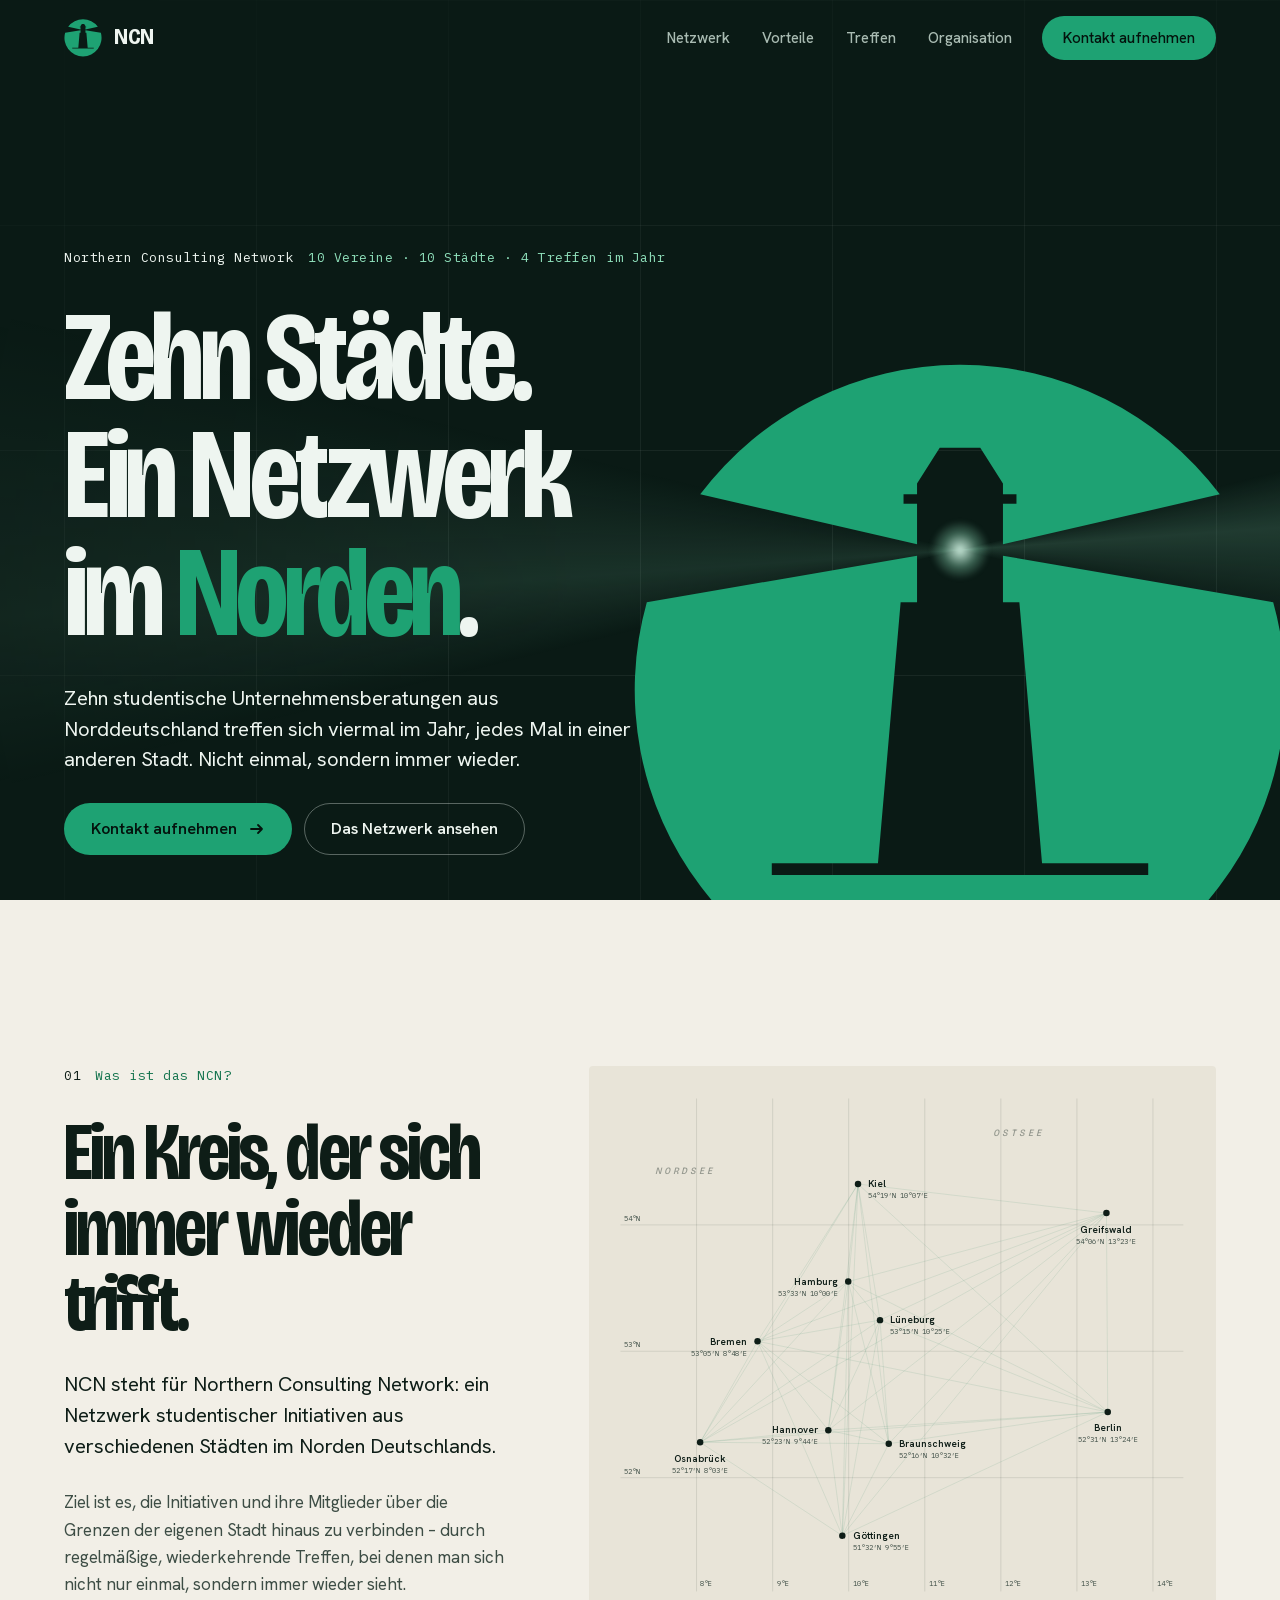
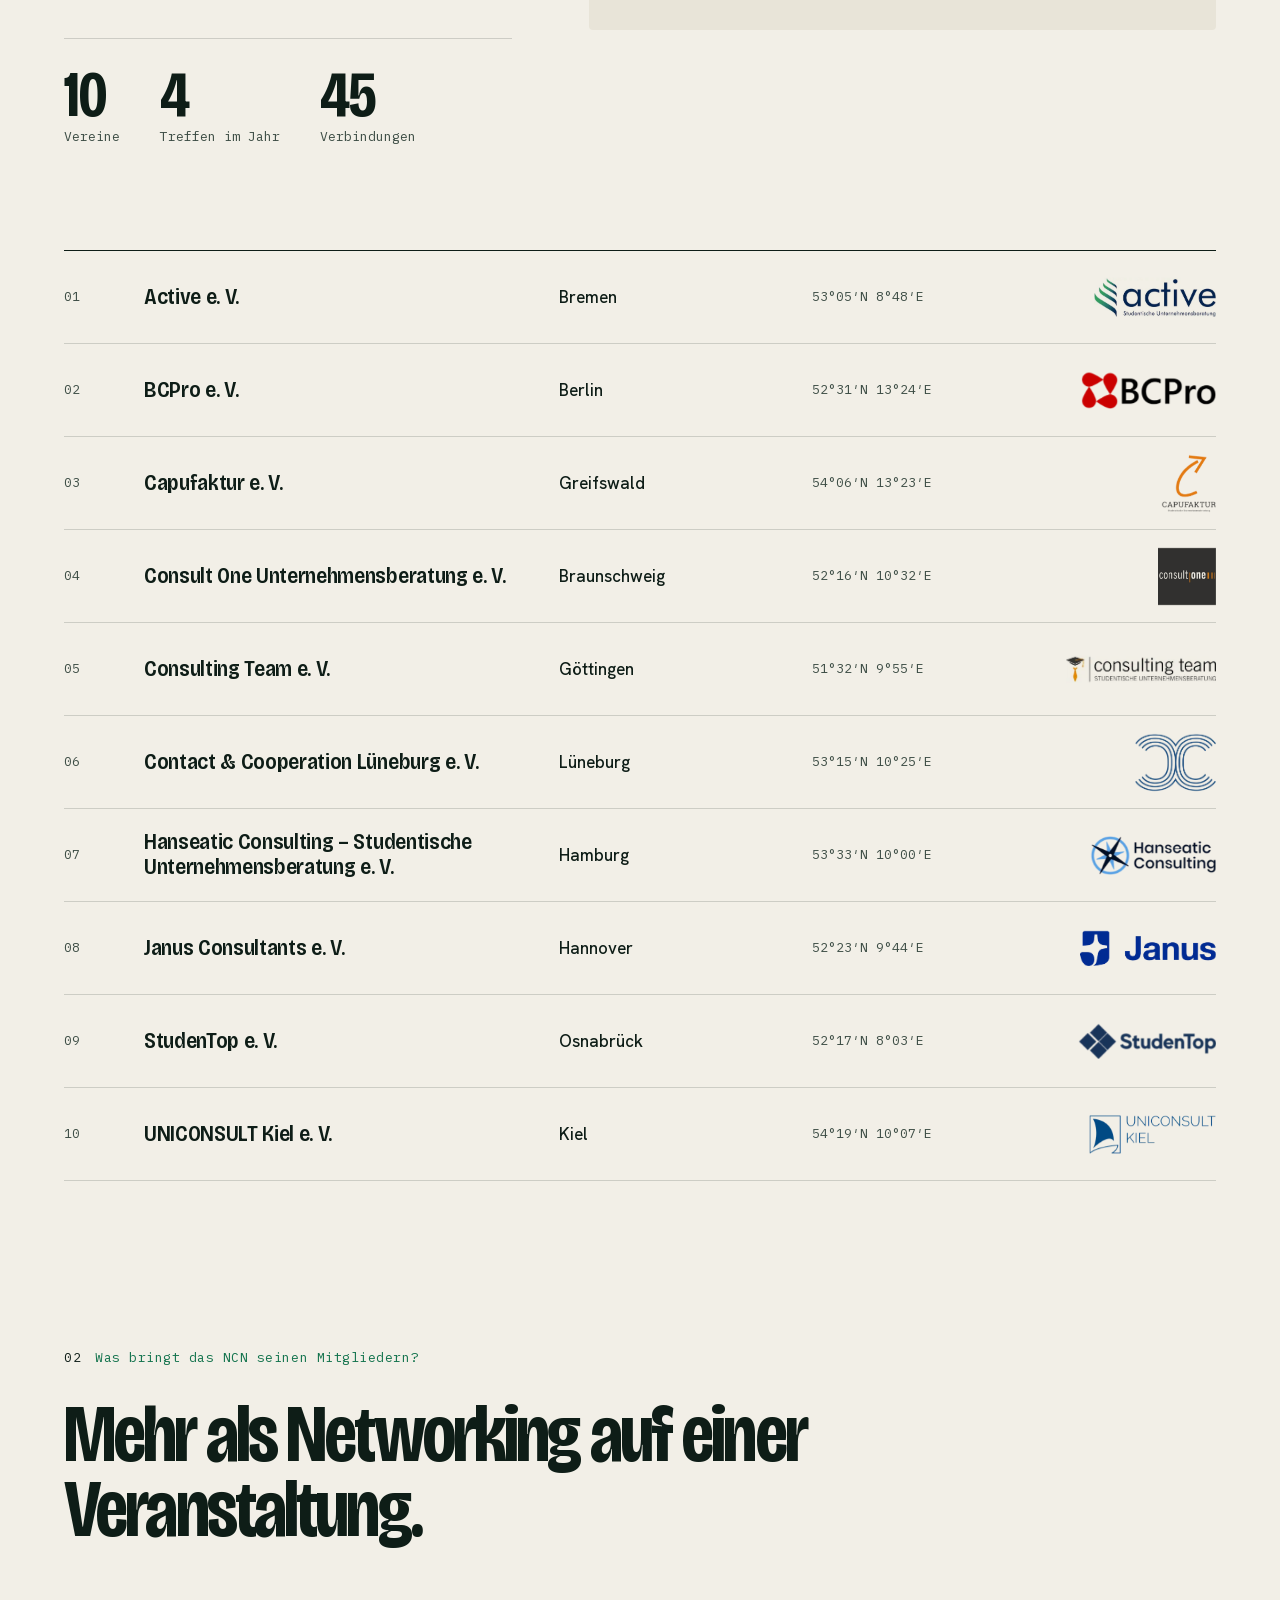
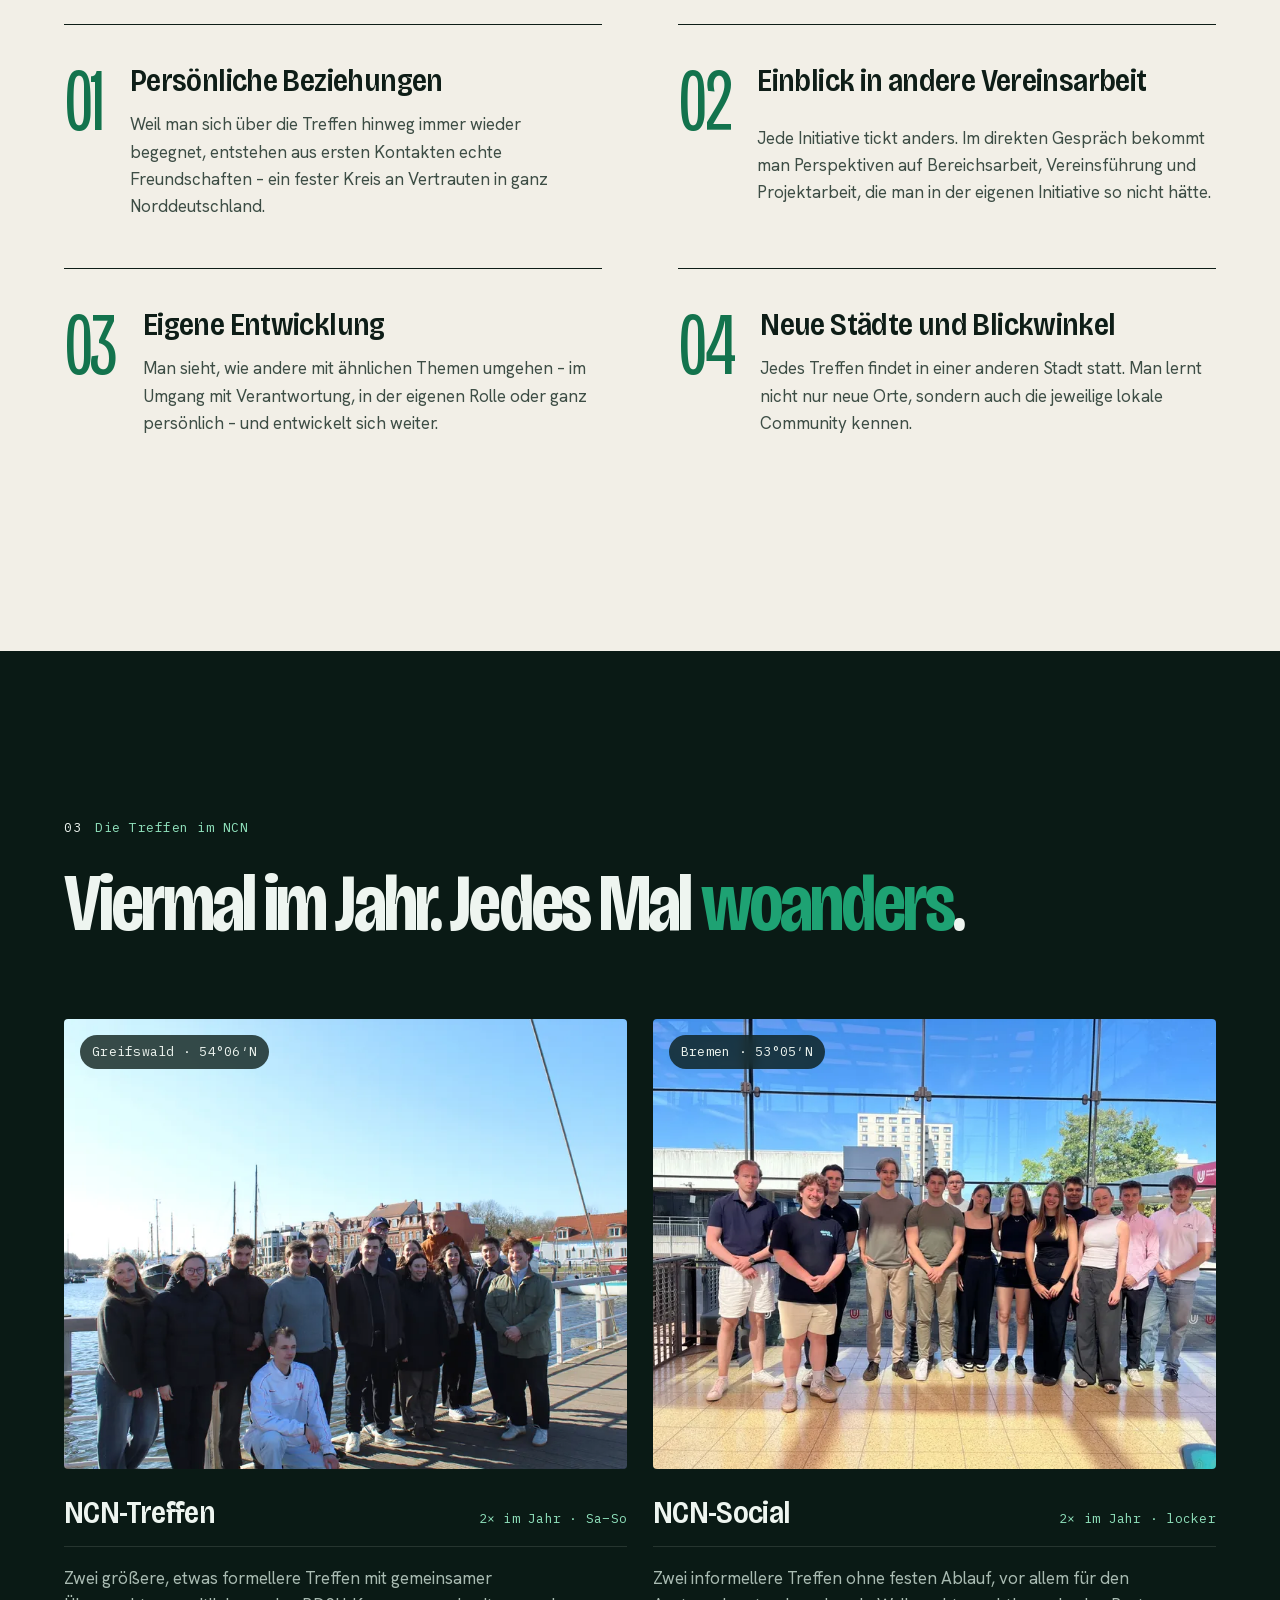
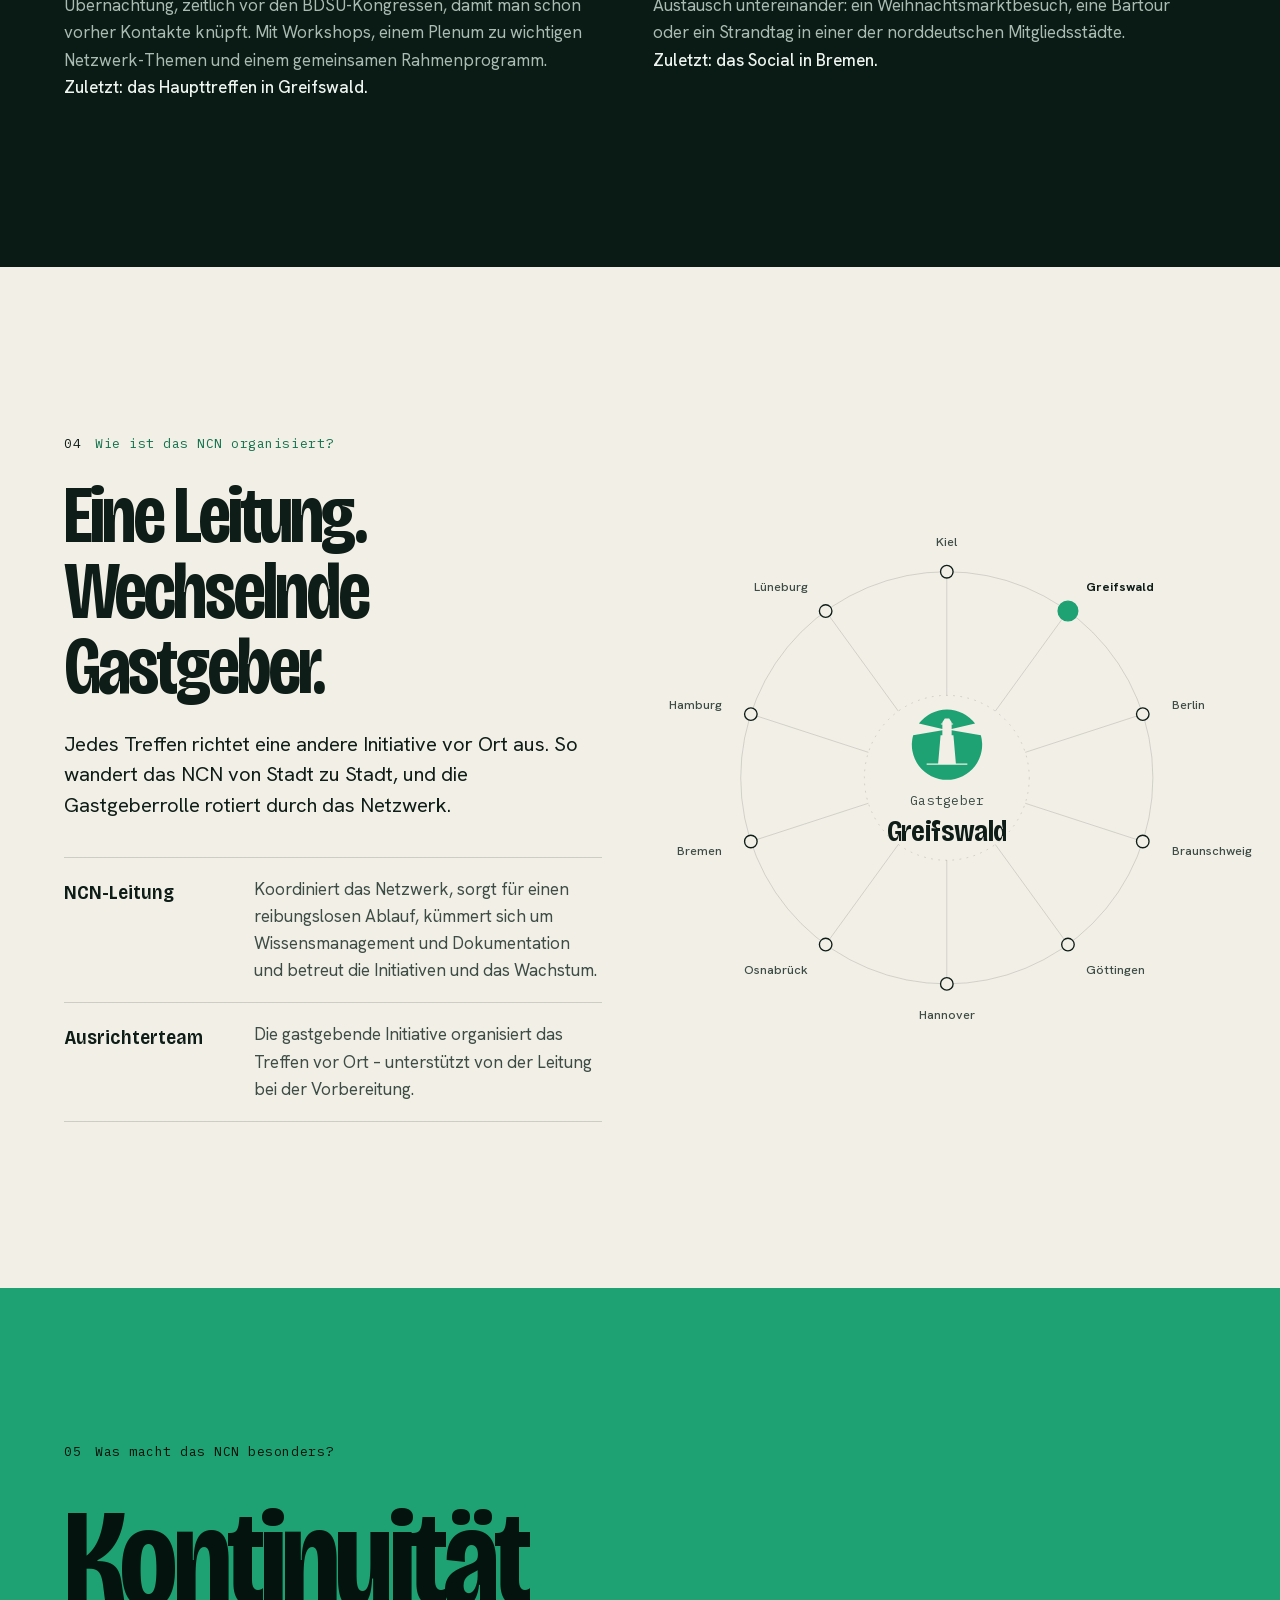
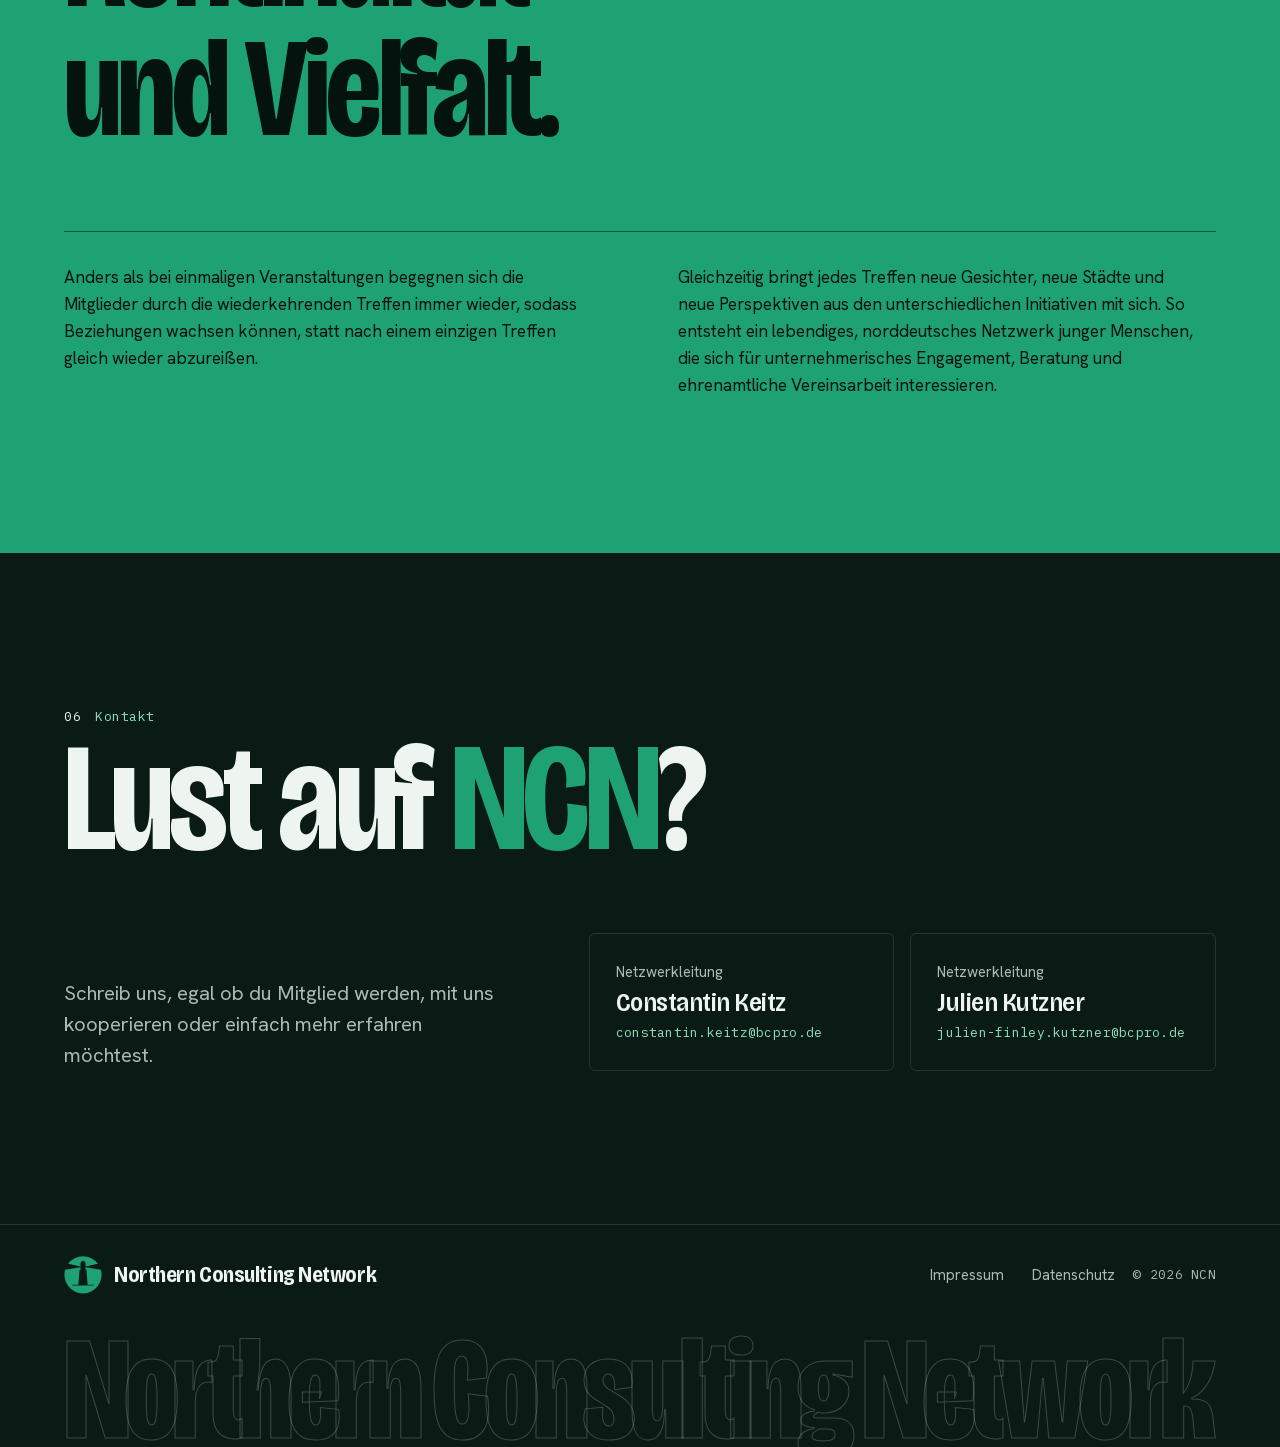
==== commit b49ee085: "v2: neues Design „Leuchtfeuer & Seekarte“ Dunkler Hero mit Leuchtturm und kreisendem Lichtkegel, See" ====
--- a/v2/index.html
+++ b/v2/index.html
@@ -1,238 +1,229 @@
 <!doctype html>
-<html lang="de" data-type="service" data-radius="soft" data-buttons="tonal" data-motion>
+<html lang="de">
 <head>
 <meta charset="utf-8">
 <meta name="viewport" content="width=device-width, initial-scale=1, viewport-fit=cover">
 <meta name="robots" content="noindex, nofollow">
-<title>NCN: Netzwerk studentischer Unternehmensberatungen in Norddeutschland</title>
-<meta name="description" content="Zehn studentische Beratungsvereine aus Norddeutschland treffen sich viermal im Jahr, jedes Mal in einer anderen Stadt, zu Workshops und echtem Austausch.">
+<title>NCN – Northern Consulting Network: zehn studentische Unternehmensberatungen im Norden</title>
+<meta name="description" content="Das Northern Consulting Network verbindet zehn studentische Unternehmensberatungen aus Norddeutschland. Viermal im Jahr treffen sie sich, jedes Mal in einer anderen Stadt.">
 <meta property="og:type" content="website">
-<meta property="og:title" content="NCN: Netzwerk studentischer Unternehmensberatungen in Norddeutschland">
-<meta property="og:description" content="Zehn Beratungsvereine, vier Treffen im Jahr, eine Stadt nach der anderen.">
+<meta property="og:title" content="NCN – Northern Consulting Network">
+<meta property="og:description" content="Zehn Städte. Ein Netzwerk im Norden.">
 <meta property="og:image" content="share.jpg">
 <meta name="twitter:card" content="summary_large_image">
 <link rel="icon" href="assets/logo/ncn-logo.svg" type="image/svg+xml">
 <link rel="apple-touch-icon" href="assets/logo/ncn-logo-1024-weisser-hintergrund.png">
-<meta name="theme-color" content="#fbfcfb">
-<!-- <link rel="canonical" href="https://[Domain des NCN]/"> -->
-<meta name="site-kind" content="other">
-<meta name="page-type" content="service">
+<meta name="theme-color" content="#0a1a15">
+<link rel="preload" href="assets/fonts/bricolage-latin.woff2" as="font" type="font/woff2" crossorigin>
 <link rel="preload" href="assets/fonts/hanken-grotesk-latin.woff2" as="font" type="font/woff2" crossorigin>
-<link rel="stylesheet" href="assets/system.css">
-<link rel="stylesheet" href="assets/ui/cards.css">
-<link rel="stylesheet" href="assets/motion/motion.css">
-<link rel="stylesheet" href="assets/layout/layout.css">
-<link rel="stylesheet" href="assets/icons/icon.css">
-<link rel="stylesheet" href="assets/diagrams/diagram.css">
-<style>
-/* Hanken Grotesk (OFL), lokal eingebunden: keine Verbindung zu Google */
-@font-face { font-family: "Hanken Grotesk"; font-style: normal; font-weight: 400 700; font-display: swap;
-  src: url("assets/fonts/hanken-grotesk-latin-ext.woff2") format("woff2");
-  unicode-range: U+0100-02BA, U+02BD-02C5, U+02C7-02CC, U+02CE-02D7, U+02DD-02FF, U+0304, U+0308, U+0329, U+1D00-1DBF, U+1E00-1E9F, U+1EF2-1EFF, U+2020, U+20A0-20AB, U+20AD-20C4, U+2113, U+2C60-2C7F, U+A720-A7FF; }
-@font-face { font-family: "Hanken Grotesk"; font-style: normal; font-weight: 400 700; font-display: swap;
-  src: url("assets/fonts/hanken-grotesk-latin.woff2") format("woff2");
-  unicode-range: U+0000-00FF, U+0131, U+0152-0153, U+02BB-02BC, U+02C6, U+02DA, U+02DC, U+0304, U+0308, U+0329, U+2000-206F, U+20AC, U+2122, U+2191, U+2193, U+2212, U+2215, U+FEFF, U+FFFD; }
-:root {
-  --p-bg: #fbfcfb; --p-surface: #eef5f1; --p-ink: #151c1c; --p-muted: #435355;
-  --p-accent: #1a7a51; --p-accent-ink: #fbfcfb; --p-action: #1a7a51; --p-action-ink: #fbfcfb;
-  --p-inv-bg: #151c1c; --p-inv-surface: #222929; --p-inv-ink: #fbfcfb; --p-inv-muted: #9a9e9e;
-  --p-inv-accent: #1a7a51; --p-inv-accent-ink: #fbfcfb; --p-inv-action: #1a7a51; --p-inv-action-ink: #fbfcfb;
-  --font-display: "Hanken Grotesk", system-ui, sans-serif;
-  --font-text: "Hanken Grotesk", system-ui, sans-serif;
-  --display-weight: 400;
-  --display-tracking: -0.03em;
-  --display-tracking-xl: -0.038em;
-}
-</style>
-<script>document.documentElement.classList.add('m-enter');setTimeout(()=>document.documentElement.classList.add('m-enter-done'),700)</script>
-<script>document.documentElement.classList.add('mo-js');setTimeout(()=>document.documentElement.classList.add('mo-safe'),2500)</script>
-<link rel="modulepreload" href="assets/moments/moments.js">
-<link rel="modulepreload" href="assets/moments/lib.js">
-<link rel="modulepreload" href="assets/moments/word-highlight/moment.js">
-<!-- page CSS: nur im Inneren der Visuals (Logo-Kacheln, Diagramm-Rahmen) -->
-<style>
-  .nav__logo img { width: 32px; height: 32px; }
-  .footer--dark .nav__logo img { width: 48px; height: 48px; }
-  .members { display: grid; grid-template-columns: repeat(2, minmax(0, 1fr)); column-gap: var(--gutter); align-content: start; }
-  .members > li { display: block; padding-block: 0; }
-  .member { display: block; padding-block: var(--s-2); color: inherit; text-decoration: none; }
-  /* die Logofläche ist das Bild des Abschnitts: eine feste Fläche je Verein, das Logo darin in seiner angeglichenen Größe */
-  .member img { display: block; width: 100%; height: 80px; padding-block: calc((80px - var(--h) * 1px) / 2); object-fit: contain; object-position: left center; }
-  .member__name { display: block; font-weight: 500; line-height: 1.35; margin-top: var(--s-2); hyphens: auto; -webkit-hyphens: auto; overflow-wrap: break-word; }
-  .member__city { color: var(--muted); font-weight: 400; }
-  @media (hover: hover) { .member:hover .member__name { text-decoration: underline; text-underline-offset: 3px; } }
-  .org__frame { --p-h: 560px; height: var(--p-h); display: grid; place-items: center; }
-  .org__frame .dg { width: 100%; height: 100%; }
-  @media (max-width: 639px) {
-    .members { column-gap: var(--s-3); }
-    .member img { padding-block: calc((80px - var(--h) * .8px) / 2); }
-    .org__frame { --p-h: 380px; }
-  }
-  @media (min-width: 640px) and (max-width: 1023px) {
-    .org__frame { --p-h: 440px; }
-    #treffen .frame--photo { aspect-ratio: 16 / 9 !important; }
-  }
-</style>
+<link rel="stylesheet" href="assets/site.css?v=59bd1fdf">
 </head>
 <body>
-<!-- type: service (Netzwerk studentischer Unternehmensberatungen; Hauptaktion: Kontakt aufnehmen)
-     deal: hero photo (zuerst film: kein Film vorhanden, neu gegeben), palette: Kundenfarben aus dem Logo (die drei gegebenen
-     Paletten stoßen sich am grünen NCN-Logo), type hanken, nav nav-split (ohne Panel: keine Fotos dafür), close close-type,
-     footer footer-dark (footer-visit: kein Ort mit Tür, neu gegeben), rhythm space, buttons tonal, mark: das NCN-Logo
-     moments: word-highlight in #besonders (photo-chapters braucht 3-5 Fotos, es gibt 2: neu gegeben)
-     Plan (1440x900):
-       hero      Greifswald-Gruppenfoto voll, Worte links im Kasten auf dem Himmel        1 Screen
-       netzwerk  Was ist das NCN, daneben die zehn Vereine mit Logo und Stadt (real)       1 Screen (Phone 2)
-       vorteile  vier Vorteile als Karten, noch ohne Bild (Fotos folgen)                  1 Screen
-       organisation  Leitung und Ausrichter, Diagramm: Leitung in der Mitte, zehn Städte   1 Screen
-       treffen   zwei Formate mit dem jeweils letzten Treffen, Bremen-Foto                1 Screen
-       besonders word-highlight: die Aussage färbt sich Wort für Wort                     1 Screen
-       footer    Lust auf NCN, großer Kontakt-Button, dunkler Fuß                         1 Screen -->
-
-<header class="nav nav--split">
-  <div class="wrap nav__bar">
-    <a class="skip-link" href="#top">Zum Inhalt</a>
-    <a class="nav__logo" href="#top"><img src="assets/logo/ncn-logo.svg" alt="" width="32" height="32">NCN</a>
-    <nav class="nav__links" aria-label="Hauptnavigation">
-      <div class="nav__item"><a class="nav__link" href="#netzwerk">Netzwerk</a></div>
-      <div class="nav__item"><a class="nav__link" href="#vorteile">Vorteile</a></div>
-      <div class="nav__item"><a class="nav__link" href="#organisation">Organisation</a></div>
-      <div class="nav__item"><a class="nav__link" href="#treffen">Treffen</a></div>
+<a class="skip" href="#netzwerk">Zum Inhalt</a>
+
+<header class="top" id="top-bar">
+  <div class="wrap top__bar">
+    <a class="brand" href="#start"><img src="assets/logo/ncn-logo.svg" alt="" width="38" height="38">NCN</a>
+    <nav class="menu" id="menu" aria-label="Hauptnavigation">
+      <a href="#netzwerk">Netzwerk</a>
+      <a href="#vorteile">Vorteile</a>
+      <a href="#treffen">Treffen</a>
+      <a href="#organisation">Organisation</a>
+      <a class="btn btn--light" href="mailto:constantin.keitz@bcpro.de,julien-finley.kutzner@bcpro.de?subject=NCN">Kontakt aufnehmen</a>
     </nav>
-    <div class="nav__actions">
-      <a class="btn btn--primary" href="mailto:constantin.keitz@bcpro.de,julien-finley.kutzner@bcpro.de?subject=NCN">Kontakt aufnehmen</a>
-    </div>
-    <button class="nav__toggle" type="button" aria-expanded="false" aria-label="Menü"><svg width="18" height="18" viewBox="0 0 18 18" aria-hidden="true"><path d="M2 5h14M2 13h14" stroke="currentColor" stroke-width="1.6" stroke-linecap="round"/></svg></button>
+    <button class="burger" type="button" aria-expanded="false" aria-controls="menu" aria-label="Menü öffnen"><span></span></button>
   </div>
 </header>
 
-<main id="top">
-  <section class="hero hero--photo" data-enter data-calm="left" aria-labelledby="hero-h">
-    <img class="hero__bg" src="assets/events/greifswald-1920.webp" srcset="assets/events/greifswald-960.webp 960w, assets/events/greifswald-1920.webp 1920w" sizes="(max-width: 639px) 136vw, 100vw" width="1920" height="1280" alt="Gruppenfoto der Teilnehmenden des NCN-Haupttreffens am Hafen in Greifswald" style="--ly-pos: 62% 50%; --ly-pos-phone: 60% 50%" fetchpriority="high" data-source="client" data-subject="NCN-Haupttreffen in Greifswald">
-    <div class="wrap"><div class="hero-text">
-      <div class="hero__text">
-        <h1 id="hero-h">NCN – das Netzwerk im Norden</h1>
-        <p class="hero__lead">10 studentische Unternehmensberatungen, 4 Treffen im Jahr, jedes in einer anderen Stadt.</p>
-        <div class="btn-row"><a class="btn btn--primary" href="mailto:constantin.keitz@bcpro.de,julien-finley.kutzner@bcpro.de?subject=NCN">Kontakt aufnehmen</a><a class="btn btn--secondary" href="#netzwerk">Mitglieder ansehen</a></div>
-      </div>
-    </div></div>
-  </section>
-
-  <section class="section" id="netzwerk" style="--hm: 2" aria-labelledby="netzwerk-h">
-    <div class="wrap grid grid--top">
-      <div class="span-5">
-        <div class="section-head">
-          <h2 id="netzwerk-h">Was ist das NCN? <span class="muted">Zehn Vereine, ein Netzwerk.</span></h2>
+<main>
+  <!-- 1 · Leuchtfeuer -->
+  <section class="hero night" id="start" aria-labelledby="hero-h">
+    <div class="hero__grid" aria-hidden="true"></div>
+    <div class="lighthouse" aria-hidden="true">
+      <div class="beam"></div><div class="lamp"></div>
+      <img src="assets/logo/ncn-logo.svg" alt="" width="760" height="760">
+    </div>
+    <div class="wrap hero__body">
+      <p class="kicker fade-in"><b>Northern Consulting Network</b><span>10 Vereine · 10 Städte · 4 Treffen im Jahr</span></p>
+      <h1 class="display rise" id="hero-h"><span><span>Zehn Städte.</span></span><span><span>Ein Netzwerk</span></span><span><span>im <span class="green">Norden</span>.</span></span></h1>
+      <div class="hero__foot fade-in">
+        <div>
+          <p class="lead hero__lead">Zehn studentische Unternehmensberatungen aus Norddeutschland treffen sich viermal im Jahr, jedes Mal in einer anderen Stadt. Nicht einmal, sondern immer wieder.</p>
+          <div class="hero__actions">
+            <a class="btn btn--light" href="mailto:constantin.keitz@bcpro.de,julien-finley.kutzner@bcpro.de?subject=NCN">Kontakt aufnehmen <svg viewBox="0 0 16 16" aria-hidden="true"><path d="M2 8h11M9 4l4 4-4 4" fill="none" stroke="currentColor" stroke-width="1.8" stroke-linecap="round" stroke-linejoin="round"/></svg></a>
+            <a class="btn btn--ghost" href="#netzwerk">Das Netzwerk ansehen</a>
+          </div>
         </div>
-        <p class="t-lead measure">NCN steht für Northern Consulting Network: ein Netzwerk studentischer Initiativen aus verschiedenen Städten im Norden Deutschlands.</p>
-        <p class="measure" style="margin-top: var(--s-5)">Ziel ist es, die Initiativen und ihre Mitglieder über die Grenzen der eigenen Stadt hinaus zu verbinden: durch regelmäßige Treffen, bei denen man sich nicht nur einmal, sondern immer wieder sieht.</p>
-      </div>
-      <ul class="rows members span-6 start-7">
-        <li><a class="member" href="https://www.active-bremen.de/" target="_blank" rel="noopener"><img src="assets/logos/active.webp?v=7f52bd30" srcset="assets/logos/active-360.webp 360w, assets/logos/active.webp 725w" sizes="(max-width: 639px) 165px, 302px" style="--h:35" width="107" height="35" alt="Logo Active e. V." loading="lazy"><span class="member__name">Active e.&nbsp;V. <span class="member__city">· Bremen</span></span></a></li>
-        <li><a class="member" href="https://bcpro.de/" target="_blank" rel="noopener"><img src="assets/logos/bcpro.webp?v=18778efe" srcset="assets/logos/bcpro-360.webp 360w, assets/logos/bcpro.webp 515w" sizes="(max-width: 639px) 165px, 302px" style="--h:33" width="121" height="33" alt="Logo BCPro e. V." loading="lazy"><span class="member__name">BCPro e.&nbsp;V. <span class="member__city">· Berlin</span></span></a></li>
-        <li><a class="member" href="https://www.capufaktur.de/" target="_blank" rel="noopener"><img src="assets/logos/capufaktur.webp?v=cbca4695" srcset="assets/logos/capufaktur-360.webp 360w, assets/logos/capufaktur.webp 409w" sizes="(max-width: 639px) 165px, 302px" style="--h:51" width="48" height="51" alt="Logo Capufaktur e. V." loading="lazy"><span class="member__name">Capufaktur e.&nbsp;V. <span class="member__city">· Greifswald</span></span></a></li>
-        <li><a class="member" href="https://consult-one.de/" target="_blank" rel="noopener"><img src="assets/logos/consultone.webp?v=aee1ece2" srcset="assets/logos/consultone-360.webp 360w, assets/logos/consultone.webp 447w" sizes="(max-width: 639px) 165px, 302px" style="--h:51" width="51" height="51" alt="Logo Consult One Unternehmensberatung e. V." loading="lazy"><span class="member__name">Consult One Unternehmensberatung e.&nbsp;V. <span class="member__city">· Braunschweig</span></span></a></li>
-        <li><a class="member" href="https://www.consulting-team.eu/" target="_blank" rel="noopener"><img src="assets/logos/consulting-team.webp?v=d029c0ea" style="--h:26" width="141" height="26" alt="Logo Consulting Team e. V." loading="lazy"><span class="member__name">Consulting Team e.&nbsp;V. <span class="member__city">· Göttingen</span></span></a></li>
-        <li><a class="member" href="https://www.contact-cooperation.de/" target="_blank" rel="noopener"><img src="assets/logos/cc.webp?v=ea2e2847" srcset="assets/logos/cc-360.webp 360w, assets/logos/cc.webp 586w" sizes="(max-width: 639px) 165px, 302px" style="--h:51" width="72" height="51" alt="Logo Contact &amp; Cooperation Lüneburg e. V." loading="lazy"><span class="member__name">Contact &amp; Cooperation Lüneburg e.&nbsp;V. <span class="member__city">· Lüneburg</span></span></a></li>
-        <li><a class="member" href="https://hanseaticconsulting.de/" target="_blank" rel="noopener"><img src="assets/logos/hanseatic.webp?v=c09eda58" srcset="assets/logos/hanseatic-360.webp 360w, assets/logos/hanseatic.webp 570w" sizes="(max-width: 639px) 165px, 302px" style="--h:34" width="110" height="34" alt="Logo Hanseatic Consulting – Studentische Unternehmensberatung e. V." loading="lazy"><span class="member__name">Hanseatic Consulting – Studentische Unternehmensberatung e.&nbsp;V. <span class="member__city">· Hamburg</span></span></a></li>
-        <li><a class="member" href="https://janus-consultants.de/" target="_blank" rel="noopener"><img src="assets/logos/janus.webp?v=9a06f813" srcset="assets/logos/janus-360.webp 360w, assets/logos/janus.webp 772w" sizes="(max-width: 639px) 165px, 302px" style="--h:31" width="120" height="31" alt="Logo Janus Consultants e. V." loading="lazy"><span class="member__name">Janus Consultants e.&nbsp;V. <span class="member__city">· Hannover</span></span></a></li>
-        <li><a class="member" href="https://studentop.de/" target="_blank" rel="noopener"><img src="assets/logos/studentop.webp?v=fa76de7b" srcset="assets/logos/studentop-360.webp 360w, assets/logos/studentop.webp 600w" sizes="(max-width: 639px) 165px, 302px" style="--h:31" width="121" height="31" alt="Logo StudenTop e. V." loading="lazy"><span class="member__name">StudenTop e.&nbsp;V. <span class="member__city">· Osnabrück</span></span></a></li>
-        <li><a class="member" href="https://uniconsult-kiel.de/" target="_blank" rel="noopener"><img src="assets/logos/uniconsult.webp?v=5b8a38c9" srcset="assets/logos/uniconsult-360.webp 360w, assets/logos/uniconsult.webp 567w" sizes="(max-width: 639px) 165px, 302px" style="--h:34" width="111" height="34" alt="Logo UNICONSULT Kiel e. V." loading="lazy"><span class="member__name">UNICONSULT Kiel e.&nbsp;V. <span class="member__city">· Kiel</span></span></a></li>
-      </ul>
-    </div>
-  </section>
-
-  <section class="section g2m" id="vorteile" aria-labelledby="vorteile-h">
-    <div class="wrap">
-      <div class="group">
-      <div class="section-head">
-        <h2 id="vorteile-h">Was bringt das NCN seinen Mitgliedern? <span class="muted">Einen Austausch, der mehr ist als Networking auf einer einmaligen Veranstaltung.</span></h2>
-      </div>
-      <div class="grid">
-        <article class="card span-6"><h3>Persönliche Beziehungen</h3><p>Weil man sich über die Treffen hinweg immer wieder begegnet, entstehen aus ersten Kontakten echte Freundschaften – ein fester Kreis an Vertrauten in ganz Norddeutschland.</p></article>
-        <article class="card span-6"><h3>Einblick in andere Vereinsarbeit</h3><p>Jede Initiative tickt anders. Im direkten Gespräch bekommt man Perspektiven auf Bereichsarbeit, Vereinsführung und Projektarbeit, die man in der eigenen Initiative so nicht hätte.</p></article>
-      </div>
-      </div>
-      <div class="grid">
-        <article class="card span-6"><h3>Eigene Entwicklung</h3><p>Man sieht, wie andere mit ähnlichen Themen umgehen – im Umgang mit Verantwortung, in der eigenen Rolle oder ganz persönlich – und entwickelt sich weiter.</p></article>
-        <article class="card span-6"><h3>Neue Städte und Blickwinkel</h3><p>Jedes Treffen findet in einer anderen Stadt statt. Man lernt nicht nur neue Orte, sondern auch die jeweilige lokale Community kennen.</p></article>
-      </div>
-    </div>
-  </section>
-
-  <section class="section" id="organisation" aria-labelledby="organisation-h">
-    <div class="wrap grid grid--top">
-      <div class="span-5">
-        <div class="section-head">
-          <h2 id="organisation-h">Wie ist das NCN organisiert?</h2>
+      </div>
+    </div>
+  </section>
+
+  <!-- 2 · Seekarte -->
+  <section class="sec" id="netzwerk" aria-labelledby="netzwerk-h">
+    <div class="wrap">
+      <div class="net">
+        <div class="net__text">
+          <p class="kicker"><b>01</b><span>Was ist das NCN?</span></p>
+          <h2 class="display h2" id="netzwerk-h">Ein Kreis, der sich immer wieder trifft.</h2>
+          <p class="lead">NCN steht für Northern Consulting Network: ein Netzwerk studentischer Initiativen aus verschiedenen Städten im Norden Deutschlands.</p>
+          <p class="soft">Ziel ist es, die Initiativen und ihre Mitglieder über die Grenzen der eigenen Stadt hinaus zu verbinden – durch regelmäßige, wiederkehrende Treffen, bei denen man sich nicht nur einmal, sondern immer wieder sieht.</p>
+          <dl class="facts">
+            <div><dt>Vereine</dt><dd>10</dd></div>
+            <div><dt>Treffen im Jahr</dt><dd>4</dd></div>
+            <div><dt>Verbindungen</dt><dd>45</dd></div>
+          </dl>
         </div>
-        <p class="t-lead measure">Eine zentrale NCN-Leitung koordiniert das Netzwerk. Die Treffen richtet jedes Mal eine andere Initiative vor Ort aus.</p>
-        <p class="measure" style="margin-top: var(--s-5)">Die Leitung sorgt für einen reibungslosen Ablauf, unterstützt die Ausrichterteams bei der Vorbereitung, kümmert sich um Wissensmanagement und Dokumentation und betreut die Initiativen sowie das Wachstum des Netzwerks. So wechselt der Austragungsort von Treffen zu Treffen, und die Gastgeberrolle rotiert durch das Netzwerk.</p>
-      </div>
-      <div class="frame org__frame span-6 start-7">
-        <div class="dg" data-diagram><script type="application/json">{"layout": "ring", "ground": "none", "motion": {"pulse": "none"}, "alt": "Die NCN-Leitung in der Mitte, um sie herum die zehn Städte der Mitgliedsvereine: Kiel, Hamburg, Lüneburg, Bremen, Osnabrück, Hannover, Braunschweig, Göttingen, Berlin und Greifswald.", "center": {"label": "NCN-Leitung", "icon": "ui:users"}, "ring": [{"label": "Kiel", "icon": "ui:map-pin"}, {"label": "Greifswald", "icon": "ui:map-pin"}, {"label": "Berlin", "icon": "ui:map-pin"}, {"label": "Braunschweig", "icon": "ui:map-pin"}, {"label": "Göttingen", "icon": "ui:map-pin"}, {"label": "Hannover", "icon": "ui:map-pin"}, {"label": "Osnabrück", "icon": "ui:map-pin"}, {"label": "Bremen", "icon": "ui:map-pin"}, {"label": "Lüneburg", "icon": "ui:map-pin"}, {"label": "Hamburg", "icon": "ui:map-pin"}]}</script></div>
-      </div>
-    </div>
-  </section>
-
-  <section class="section" id="treffen" aria-labelledby="treffen-h">
-    <div class="wrap grid grid--top">
-      <div class="span-5">
-        <div class="section-head">
-          <h2 id="treffen-h">Die Treffen im NCN. <span class="muted">Viermal im Jahr, in zwei Formaten.</span></h2>
+        <figure class="chart">
+          <svg viewBox="-10 -10 888 790" aria-labelledby="chart-t">
+          <title id="chart-t">Seekarte Norddeutschlands mit den zehn Städten der NCN-Mitgliedsvereine, jede mit jeder verbunden</title>
+          <line class="grat" x1="0" y1="584.6" x2="867.8" y2="584.6"/><text class="grat-label" x="6" y="578.6">52°N</text><line class="grat" x1="0" y1="389.7" x2="867.8" y2="389.7"/><text class="grat-label" x="6" y="383.7">53°N</text><line class="grat" x1="0" y1="194.9" x2="867.8" y2="194.9"/><text class="grat-label" x="6" y="188.9">54°N</text><line class="grat" x1="117.3" y1="0" x2="117.3" y2="760"/><text class="grat-label" x="123.3" y="752">8°E</text><line class="grat" x1="234.6" y1="0" x2="234.6" y2="760"/><text class="grat-label" x="240.6" y="752">9°E</text><line class="grat" x1="351.8" y1="0" x2="351.8" y2="760"/><text class="grat-label" x="357.8" y="752">10°E</text><line class="grat" x1="469.1" y1="0" x2="469.1" y2="760"/><text class="grat-label" x="475.1" y="752">11°E</text><line class="grat" x1="586.4" y1="0" x2="586.4" y2="760"/><text class="grat-label" x="592.4" y="752">12°E</text><line class="grat" x1="703.7" y1="0" x2="703.7" y2="760"/><text class="grat-label" x="709.7" y="752">13°E</text><line class="grat" x1="820.9" y1="0" x2="820.9" y2="760"/><text class="grat-label" x="826.9" y="752">14°E</text>
+          <text class="sea" x="52.8" y="116.9">NORDSEE</text><text class="sea" x="574.7" y="58.5">OSTSEE</text>
+          <line class="link" data-a="kiel" data-b="greifswald" x1="366.2" y1="131.9" x2="749.2" y2="176.7"/><line class="link" data-a="kiel" data-b="hamburg" x1="366.2" y1="131.9" x2="351.1" y2="282.3"/><line class="link" data-a="kiel" data-b="lueneburg" x1="366.2" y1="131.9" x2="400.1" y2="341.7"/><line class="link" data-a="kiel" data-b="bremen" x1="366.2" y1="131.9" x2="211.3" y2="374.3"/><line class="link" data-a="kiel" data-b="berlin" x1="366.2" y1="131.9" x2="751.2" y2="483.3"/><line class="link" data-a="kiel" data-b="hannover" x1="366.2" y1="131.9" x2="320.4" y2="511.4"/><line class="link" data-a="kiel" data-b="osnabrueck" x1="366.2" y1="131.9" x2="122.8" y2="530.1"/><line class="link" data-a="kiel" data-b="braunschweig" x1="366.2" y1="131.9" x2="413.6" y2="532.2"/><line class="link" data-a="kiel" data-b="goettingen" x1="366.2" y1="131.9" x2="342.0" y2="674.0"/><line class="link" data-a="greifswald" data-b="hamburg" x1="749.2" y1="176.7" x2="351.1" y2="282.3"/><line class="link" data-a="greifswald" data-b="lueneburg" x1="749.2" y1="176.7" x2="400.1" y2="341.7"/><line class="link" data-a="greifswald" data-b="bremen" x1="749.2" y1="176.7" x2="211.3" y2="374.3"/><line class="link" data-a="greifswald" data-b="berlin" x1="749.2" y1="176.7" x2="751.2" y2="483.3"/><line class="link" data-a="greifswald" data-b="hannover" x1="749.2" y1="176.7" x2="320.4" y2="511.4"/><line class="link" data-a="greifswald" data-b="osnabrueck" x1="749.2" y1="176.7" x2="122.8" y2="530.1"/><line class="link" data-a="greifswald" data-b="braunschweig" x1="749.2" y1="176.7" x2="413.6" y2="532.2"/><line class="link" data-a="greifswald" data-b="goettingen" x1="749.2" y1="176.7" x2="342.0" y2="674.0"/><line class="link" data-a="hamburg" data-b="lueneburg" x1="351.1" y1="282.3" x2="400.1" y2="341.7"/><line class="link" data-a="hamburg" data-b="bremen" x1="351.1" y1="282.3" x2="211.3" y2="374.3"/><line class="link" data-a="hamburg" data-b="berlin" x1="351.1" y1="282.3" x2="751.2" y2="483.3"/><line class="link" data-a="hamburg" data-b="hannover" x1="351.1" y1="282.3" x2="320.4" y2="511.4"/><line class="link" data-a="hamburg" data-b="osnabrueck" x1="351.1" y1="282.3" x2="122.8" y2="530.1"/><line class="link" data-a="hamburg" data-b="braunschweig" x1="351.1" y1="282.3" x2="413.6" y2="532.2"/><line class="link" data-a="hamburg" data-b="goettingen" x1="351.1" y1="282.3" x2="342.0" y2="674.0"/><line class="link" data-a="lueneburg" data-b="bremen" x1="400.1" y1="341.7" x2="211.3" y2="374.3"/><line class="link" data-a="lueneburg" data-b="berlin" x1="400.1" y1="341.7" x2="751.2" y2="483.3"/><line class="link" data-a="lueneburg" data-b="hannover" x1="400.1" y1="341.7" x2="320.4" y2="511.4"/><line class="link" data-a="lueneburg" data-b="osnabrueck" x1="400.1" y1="341.7" x2="122.8" y2="530.1"/><line class="link" data-a="lueneburg" data-b="braunschweig" x1="400.1" y1="341.7" x2="413.6" y2="532.2"/><line class="link" data-a="lueneburg" data-b="goettingen" x1="400.1" y1="341.7" x2="342.0" y2="674.0"/><line class="link" data-a="bremen" data-b="berlin" x1="211.3" y1="374.3" x2="751.2" y2="483.3"/><line class="link" data-a="bremen" data-b="hannover" x1="211.3" y1="374.3" x2="320.4" y2="511.4"/><line class="link" data-a="bremen" data-b="osnabrueck" x1="211.3" y1="374.3" x2="122.8" y2="530.1"/><line class="link" data-a="bremen" data-b="braunschweig" x1="211.3" y1="374.3" x2="413.6" y2="532.2"/><line class="link" data-a="bremen" data-b="goettingen" x1="211.3" y1="374.3" x2="342.0" y2="674.0"/><line class="link" data-a="berlin" data-b="hannover" x1="751.2" y1="483.3" x2="320.4" y2="511.4"/><line class="link" data-a="berlin" data-b="osnabrueck" x1="751.2" y1="483.3" x2="122.8" y2="530.1"/><line class="link" data-a="berlin" data-b="braunschweig" x1="751.2" y1="483.3" x2="413.6" y2="532.2"/><line class="link" data-a="berlin" data-b="goettingen" x1="751.2" y1="483.3" x2="342.0" y2="674.0"/><line class="link" data-a="hannover" data-b="osnabrueck" x1="320.4" y1="511.4" x2="122.8" y2="530.1"/><line class="link" data-a="hannover" data-b="braunschweig" x1="320.4" y1="511.4" x2="413.6" y2="532.2"/><line class="link" data-a="hannover" data-b="goettingen" x1="320.4" y1="511.4" x2="342.0" y2="674.0"/><line class="link" data-a="osnabrueck" data-b="braunschweig" x1="122.8" y1="530.1" x2="413.6" y2="532.2"/><line class="link" data-a="osnabrueck" data-b="goettingen" x1="122.8" y1="530.1" x2="342.0" y2="674.0"/><line class="link" data-a="braunschweig" data-b="goettingen" x1="413.6" y1="532.2" x2="342.0" y2="674.0"/>
+          <g class="city" data-city="kiel" tabindex="0" role="img" aria-label="Kiel, 54°19′N 10°07′E: UNICONSULT Kiel e. V."><circle class="halo" cx="366.2" cy="131.9" r="22"/><circle class="dot" cx="366.2" cy="131.9" r="5"/><text x="382.2" y="136.9" text-anchor="start">Kiel</text><text class="sub" x="382.2" y="153.9" text-anchor="start">54°19′N 10°07′E</text></g><g class="city" data-city="greifswald" tabindex="0" role="img" aria-label="Greifswald, 54°06′N 13°23′E: Capufaktur e. V."><circle class="halo" cx="749.2" cy="176.7" r="22"/><circle class="dot" cx="749.2" cy="176.7" r="5"/><text x="749.2" y="206.7" text-anchor="middle">Greifswald</text><text class="sub" x="749.2" y="223.7" text-anchor="middle">54°06′N 13°23′E</text></g><g class="city" data-city="hamburg" tabindex="0" role="img" aria-label="Hamburg, 53°33′N 10°00′E: Hanseatic Consulting – Studentische Unternehmensberatung e. V."><circle class="halo" cx="351.1" cy="282.3" r="22"/><circle class="dot" cx="351.1" cy="282.3" r="5"/><text x="335.1" y="287.3" text-anchor="end">Hamburg</text><text class="sub" x="335.1" y="304.3" text-anchor="end">53°33′N 10°00′E</text></g><g class="city" data-city="lueneburg" tabindex="0" role="img" aria-label="Lüneburg, 53°15′N 10°25′E: Contact & Cooperation Lüneburg e. V."><circle class="halo" cx="400.1" cy="341.7" r="22"/><circle class="dot" cx="400.1" cy="341.7" r="5"/><text x="416.1" y="346.7" text-anchor="start">Lüneburg</text><text class="sub" x="416.1" y="363.7" text-anchor="start">53°15′N 10°25′E</text></g><g class="city" data-city="bremen" tabindex="0" role="img" aria-label="Bremen, 53°05′N 8°48′E: Active e. V."><circle class="halo" cx="211.3" cy="374.3" r="22"/><circle class="dot" cx="211.3" cy="374.3" r="5"/><text x="195.3" y="379.3" text-anchor="end">Bremen</text><text class="sub" x="195.3" y="396.3" text-anchor="end">53°05′N 8°48′E</text></g><g class="city" data-city="berlin" tabindex="0" role="img" aria-label="Berlin, 52°31′N 13°24′E: BCPro e. V."><circle class="halo" cx="751.2" cy="483.3" r="22"/><circle class="dot" cx="751.2" cy="483.3" r="5"/><text x="751.2" y="513.3" text-anchor="middle">Berlin</text><text class="sub" x="751.2" y="530.3" text-anchor="middle">52°31′N 13°24′E</text></g><g class="city" data-city="hannover" tabindex="0" role="img" aria-label="Hannover, 52°23′N 9°44′E: Janus Consultants e. V."><circle class="halo" cx="320.4" cy="511.4" r="22"/><circle class="dot" cx="320.4" cy="511.4" r="5"/><text x="304.4" y="516.4" text-anchor="end">Hannover</text><text class="sub" x="304.4" y="533.4" text-anchor="end">52°23′N 9°44′E</text></g><g class="city" data-city="osnabrueck" tabindex="0" role="img" aria-label="Osnabrück, 52°17′N 8°03′E: StudenTop e. V."><circle class="halo" cx="122.8" cy="530.1" r="22"/><circle class="dot" cx="122.8" cy="530.1" r="5"/><text x="122.8" y="560.1" text-anchor="middle">Osnabrück</text><text class="sub" x="122.8" y="577.1" text-anchor="middle">52°17′N 8°03′E</text></g><g class="city" data-city="braunschweig" tabindex="0" role="img" aria-label="Braunschweig, 52°16′N 10°32′E: Consult One Unternehmensberatung e. V."><circle class="halo" cx="413.6" cy="532.2" r="22"/><circle class="dot" cx="413.6" cy="532.2" r="5"/><text x="429.6" y="537.2" text-anchor="start">Braunschweig</text><text class="sub" x="429.6" y="554.2" text-anchor="start">52°16′N 10°32′E</text></g><g class="city" data-city="goettingen" tabindex="0" role="img" aria-label="Göttingen, 51°32′N 9°55′E: Consulting Team e. V."><circle class="halo" cx="342.0" cy="674.0" r="22"/><circle class="dot" cx="342.0" cy="674.0" r="5"/><text x="358.0" y="679.0" text-anchor="start">Göttingen</text><text class="sub" x="358.0" y="696.0" text-anchor="start">51°32′N 9°55′E</text></g>
+        </svg>
+        </figure>
+      </div>
+
+      <ol class="register" aria-label="Die zehn Mitgliedsvereine">
+          <li><a href="https://www.active-bremen.de/" target="_blank" rel="noopener" data-city="bremen">
+            <span class="no">01</span><span class="name">Active e. V.</span><span class="city">Bremen</span><span class="geo">53°05′N 8°48′E</span>
+            <span class="logo"><img src="assets/logos/active.webp" srcset="assets/logos/active-360.webp 360w, assets/logos/active.webp 725w" sizes="150px" style="--h:44" width="135" height="44" alt="Logo Active e. V." loading="lazy"></span></a></li>
+          <li><a href="https://bcpro.de/" target="_blank" rel="noopener" data-city="berlin">
+            <span class="no">02</span><span class="name">BCPro e. V.</span><span class="city">Berlin</span><span class="geo">52°31′N 13°24′E</span>
+            <span class="logo"><img src="assets/logos/bcpro.webp" srcset="assets/logos/bcpro-360.webp 360w, assets/logos/bcpro.webp 515w" sizes="150px" style="--h:41" width="150" height="41" alt="Logo BCPro e. V." loading="lazy"></span></a></li>
+          <li><a href="https://www.capufaktur.de/" target="_blank" rel="noopener" data-city="greifswald">
+            <span class="no">03</span><span class="name">Capufaktur e. V.</span><span class="city">Greifswald</span><span class="geo">54°06′N 13°23′E</span>
+            <span class="logo"><img src="assets/logos/capufaktur.webp" srcset="assets/logos/capufaktur-360.webp 360w, assets/logos/capufaktur.webp 409w" sizes="150px" style="--h:64" width="60" height="64" alt="Logo Capufaktur e. V." loading="lazy"></span></a></li>
+          <li><a href="https://consult-one.de/" target="_blank" rel="noopener" data-city="braunschweig">
+            <span class="no">04</span><span class="name">Consult One Unternehmensberatung e. V.</span><span class="city">Braunschweig</span><span class="geo">52°16′N 10°32′E</span>
+            <span class="logo"><img src="assets/logos/consultone.webp" srcset="assets/logos/consultone-360.webp 360w, assets/logos/consultone.webp 447w" sizes="150px" style="--h:64" width="64" height="64" alt="Logo Consult One Unternehmensberatung e. V." loading="lazy"></span></a></li>
+          <li><a href="https://www.consulting-team.eu/" target="_blank" rel="noopener" data-city="goettingen">
+            <span class="no">05</span><span class="name">Consulting Team e. V.</span><span class="city">Göttingen</span><span class="geo">51°32′N 9°55′E</span>
+            <span class="logo"><img src="assets/logos/consulting-team.webp" style="--h:33" width="179" height="33" alt="Logo Consulting Team e. V." loading="lazy"></span></a></li>
+          <li><a href="https://www.contact-cooperation.de/" target="_blank" rel="noopener" data-city="lueneburg">
+            <span class="no">06</span><span class="name">Contact &amp; Cooperation Lüneburg e. V.</span><span class="city">Lüneburg</span><span class="geo">53°15′N 10°25′E</span>
+            <span class="logo"><img src="assets/logos/cc.webp" srcset="assets/logos/cc-360.webp 360w, assets/logos/cc.webp 586w" sizes="150px" style="--h:64" width="90" height="64" alt="Logo Contact & Cooperation Lüneburg e. V." loading="lazy"></span></a></li>
+          <li><a href="https://hanseaticconsulting.de/" target="_blank" rel="noopener" data-city="hamburg">
+            <span class="no">07</span><span class="name">Hanseatic Consulting – Studentische Unternehmensberatung e. V.</span><span class="city">Hamburg</span><span class="geo">53°33′N 10°00′E</span>
+            <span class="logo"><img src="assets/logos/hanseatic.webp" srcset="assets/logos/hanseatic-360.webp 360w, assets/logos/hanseatic.webp 570w" sizes="150px" style="--h:43" width="139" height="43" alt="Logo Hanseatic Consulting – Studentische Unternehmensberatung e. V." loading="lazy"></span></a></li>
+          <li><a href="https://janus-consultants.de/" target="_blank" rel="noopener" data-city="hannover">
+            <span class="no">08</span><span class="name">Janus Consultants e. V.</span><span class="city">Hannover</span><span class="geo">52°23′N 9°44′E</span>
+            <span class="logo"><img src="assets/logos/janus.webp" srcset="assets/logos/janus-360.webp 360w, assets/logos/janus.webp 772w" sizes="150px" style="--h:39" width="151" height="39" alt="Logo Janus Consultants e. V." loading="lazy"></span></a></li>
+          <li><a href="https://studentop.de/" target="_blank" rel="noopener" data-city="osnabrueck">
+            <span class="no">09</span><span class="name">StudenTop e. V.</span><span class="city">Osnabrück</span><span class="geo">52°17′N 8°03′E</span>
+            <span class="logo"><img src="assets/logos/studentop.webp" srcset="assets/logos/studentop-360.webp 360w, assets/logos/studentop.webp 600w" sizes="150px" style="--h:39" width="152" height="39" alt="Logo StudenTop e. V." loading="lazy"></span></a></li>
+          <li><a href="https://uniconsult-kiel.de/" target="_blank" rel="noopener" data-city="kiel">
+            <span class="no">10</span><span class="name">UNICONSULT Kiel e. V.</span><span class="city">Kiel</span><span class="geo">54°19′N 10°07′E</span>
+            <span class="logo"><img src="assets/logos/uniconsult.webp" srcset="assets/logos/uniconsult-360.webp 360w, assets/logos/uniconsult.webp 567w" sizes="150px" style="--h:43" width="140" height="43" alt="Logo UNICONSULT Kiel e. V." loading="lazy"></span></a></li>
+      </ol>
+    </div>
+  </section>
+
+  <!-- 3 · Vorteile -->
+  <section class="sec" id="vorteile" aria-labelledby="vorteile-h" style="padding-top: 0">
+    <div class="wrap">
+      <div class="sec__head">
+        <p class="kicker"><b>02</b><span>Was bringt das NCN seinen Mitgliedern?</span></p>
+        <h2 class="display h2" id="vorteile-h">Mehr als Networking auf einer Veranstaltung.</h2>
+      </div>
+      <div class="gains">
+        <article class="gain"><span class="gain__no">01</span><h3 class="h3">Persönliche Beziehungen</h3><p>Weil man sich über die Treffen hinweg immer wieder begegnet, entstehen aus ersten Kontakten echte Freundschaften – ein fester Kreis an Vertrauten in ganz Norddeutschland.</p></article>
+        <article class="gain"><span class="gain__no">02</span><h3 class="h3">Einblick in andere Vereinsarbeit</h3><p>Jede Initiative tickt anders. Im direkten Gespräch bekommt man Perspektiven auf Bereichsarbeit, Vereinsführung und Projektarbeit, die man in der eigenen Initiative so nicht hätte.</p></article>
+        <article class="gain"><span class="gain__no">03</span><h3 class="h3">Eigene Entwicklung</h3><p>Man sieht, wie andere mit ähnlichen Themen umgehen – im Umgang mit Verantwortung, in der eigenen Rolle oder ganz persönlich – und entwickelt sich weiter.</p></article>
+        <article class="gain"><span class="gain__no">04</span><h3 class="h3">Neue Städte und Blickwinkel</h3><p>Jedes Treffen findet in einer anderen Stadt statt. Man lernt nicht nur neue Orte, sondern auch die jeweilige lokale Community kennen.</p></article>
+      </div>
+    </div>
+  </section>
+
+  <!-- 4 · Treffen -->
+  <section class="sec night" id="treffen" aria-labelledby="treffen-h">
+    <div class="wrap">
+      <div class="sec__head">
+        <p class="kicker"><b>03</b><span>Die Treffen im NCN</span></p>
+        <h2 class="display h2" id="treffen-h">Viermal im Jahr. Jedes Mal <span class="green">woanders</span>.</h2>
+      </div>
+      <div class="meets">
+        <article class="meet">
+          <div class="meet__img"><img src="assets/events/greifswald-1920.webp" srcset="assets/events/greifswald-960.webp 960w, assets/events/greifswald-1920.webp 1920w" sizes="(max-width: 960px) 100vw, 50vw" width="1920" height="1280" alt="Gruppenfoto der Teilnehmenden des NCN-Haupttreffens am Hafen in Greifswald" loading="lazy" style="object-position: 30% 50%"><span class="meet__tag mono">Greifswald · 54°06′N</span></div>
+          <div>
+            <div class="meet__head"><h3 class="h3">NCN-Treffen</h3><span class="mono">2× im Jahr · Sa–So</span></div>
+            <p>Zwei größere, etwas formellere Treffen mit gemeinsamer Übernachtung, zeitlich vor den BDSU-Kongressen, damit man schon vorher Kontakte knüpft. Mit Workshops, einem Plenum zu wichtigen Netzwerk-Themen und einem gemeinsamen Rahmenprogramm. <strong>Zuletzt: das Haupttreffen in Greifswald.</strong></p>
+          </div>
+        </article>
+        <article class="meet">
+          <div class="meet__img"><img src="assets/events/bremen-1600.webp" srcset="assets/events/bremen-800.webp 800w, assets/events/bremen-1600.webp 1600w" sizes="(max-width: 960px) 100vw, 50vw" width="1600" height="1200" alt="Die Teilnehmenden des NCN-Socials in Bremen vor einer Glasfassade" loading="lazy"><span class="meet__tag mono">Bremen · 53°05′N</span></div>
+          <div>
+            <div class="meet__head"><h3 class="h3">NCN-Social</h3><span class="mono">2× im Jahr · locker</span></div>
+            <p>Zwei informellere Treffen ohne festen Ablauf, vor allem für den Austausch untereinander: ein Weihnachtsmarktbesuch, eine Bartour oder ein Strandtag in einer der norddeutschen Mitgliedsstädte. <strong>Zuletzt: das Social in Bremen.</strong></p>
+          </div>
+        </article>
+      </div>
+    </div>
+  </section>
+
+  <!-- 5 · Organisation -->
+  <section class="sec" id="organisation" aria-labelledby="organisation-h">
+    <div class="wrap org">
+      <div class="org__text">
+        <p class="kicker"><b>04</b><span>Wie ist das NCN organisiert?</span></p>
+        <h2 class="display h2" id="organisation-h">Eine Leitung. Wechselnde Gastgeber.</h2>
+        <p class="lead">Jedes Treffen richtet eine andere Initiative vor Ort aus. So wandert das NCN von Stadt zu Stadt, und die Gastgeberrolle rotiert durch das Netzwerk.</p>
+        <dl class="roles">
+          <div><dt>NCN-Leitung</dt><dd>Koordiniert das Netzwerk, sorgt für einen reibungslosen Ablauf, kümmert sich um Wissensmanagement und Dokumentation und betreut die Initiativen und das Wachstum.</dd></div>
+          <div><dt>Ausrichterteam</dt><dd>Die gastgebende Initiative organisiert das Treffen vor Ort – unterstützt von der Leitung bei der Vorbereitung.</dd></div>
+        </dl>
+      </div>
+      <div class="wheel" id="wheel">
+        <svg viewBox="0 0 600 600" aria-hidden="true">
+            <circle class="ring" cx="300" cy="300" r="230"/><circle class="ring ring--dash" cx="300" cy="300" r="92"/>
+            <line class="spoke" x1="300.0" y1="208.0" x2="300.0" y2="70.0"/><line class="spoke" x1="354.1" y1="225.6" x2="435.2" y2="113.9"/><line class="spoke" x1="387.5" y1="271.6" x2="518.7" y2="228.9"/><line class="spoke" x1="387.5" y1="328.4" x2="518.7" y2="371.1"/><line class="spoke" x1="354.1" y1="374.4" x2="435.2" y2="486.1"/><line class="spoke" x1="300.0" y1="392.0" x2="300.0" y2="530.0"/><line class="spoke" x1="245.9" y1="374.4" x2="164.8" y2="486.1"/><line class="spoke" x1="212.5" y1="328.4" x2="81.3" y2="371.1"/><line class="spoke" x1="212.5" y1="271.6" x2="81.3" y2="228.9"/><line class="spoke" x1="245.9" y1="225.6" x2="164.8" y2="113.9"/><g class="node" data-host="Kiel"><circle cx="300.0" cy="70.0" r="7"/><text x="300.0" y="41.0" text-anchor="middle">Kiel</text></g><g class="node" data-host="Greifswald"><circle cx="435.2" cy="113.9" r="7"/><text x="455.2" y="91.4" text-anchor="start">Greifswald</text></g><g class="node" data-host="Berlin"><circle cx="518.7" cy="228.9" r="7"/><text x="551.1" y="223.4" text-anchor="start">Berlin</text></g><g class="node" data-host="Braunschweig"><circle cx="518.7" cy="371.1" r="7"/><text x="551.1" y="386.6" text-anchor="start">Braunschweig</text></g><g class="node" data-host="Göttingen"><circle cx="435.2" cy="486.1" r="7"/><text x="455.2" y="518.6" text-anchor="start">Göttingen</text></g><g class="node" data-host="Hannover"><circle cx="300.0" cy="530.0" r="7"/><text x="300.0" y="569.0" text-anchor="middle">Hannover</text></g><g class="node" data-host="Osnabrück"><circle cx="164.8" cy="486.1" r="7"/><text x="144.8" y="518.6" text-anchor="end">Osnabrück</text></g><g class="node" data-host="Bremen"><circle cx="81.3" cy="371.1" r="7"/><text x="48.9" y="386.6" text-anchor="end">Bremen</text></g><g class="node" data-host="Hamburg"><circle cx="81.3" cy="228.9" r="7"/><text x="48.9" y="223.4" text-anchor="end">Hamburg</text></g><g class="node" data-host="Lüneburg"><circle cx="164.8" cy="113.9" r="7"/><text x="144.8" y="91.4" text-anchor="end">Lüneburg</text></g>
+          </svg>
+        <div class="wheel__center" aria-live="off">
+          <img src="assets/logo/ncn-logo.svg" alt="" width="72" height="72">
+          <span class="mono">Gastgeber</span>
+          <span class="wheel__host" id="wheel-host">Greifswald</span>
         </div>
-        <ol class="rows">
-          <li><span class="rows__name">NCN-Treffen</span><span class="rows__value">2× im Jahr</span><p>Samstag bis Sonntag mit gemeinsamer Übernachtung, zeitlich vor den BDSU-Kongressen. Workshops, ein Plenum zu Netzwerk-Themen und ein Rahmenprogramm. Zuletzt: das Haupttreffen in Greifswald.</p></li>
-          <li><span class="rows__name">NCN-Social</span><span class="rows__value">2× im Jahr</span><p>Ohne festen Ablauf, für den Austausch untereinander: ein Weihnachtsmarktbesuch, eine Bartour oder ein Strandtag in einer der Mitgliedsstädte. Zuletzt: das Social in Bremen.</p></li>
-        </ol>
-      </div>
-      <div class="frame frame--photo span-6 start-7" style="aspect-ratio: 4 / 3">
-        <img class="frame__img" src="assets/events/bremen-1600.webp" srcset="assets/events/bremen-800.webp 800w, assets/events/bremen-1600.webp 1600w" sizes="(max-width: 1023px) 100vw, 628px" width="1600" height="1200" alt="Die Teilnehmenden des NCN-Socials in Bremen vor einer Glasfassade" loading="lazy" data-source="client" data-subject="NCN-Social in Bremen">
-      </div>
-    </div>
-  </section>
-
-  <section class="section statement" id="besonders" data-moment="word-highlight" aria-label="Was macht das NCN besonders?">
-    <div class="wrap">
-      <p class="t-label">Was macht das NCN besonders?</p>
-      <p class="mo-wh__text">Das Besondere am NCN ist die Kombination aus <strong>Kontinuität und Vielfalt</strong>: Man begegnet sich immer wieder, und jedes Treffen bringt neue Gesichter, neue Städte und neue Perspektiven mit.</p>
+      </div>
+    </div>
+  </section>
+
+  <!-- 6 · Statement in NCN-Grün -->
+  <section class="statement" id="besonders" aria-labelledby="besonders-h">
+    <div class="wrap">
+      <p class="kicker"><b>05</b><span>Was macht das NCN besonders?</span></p>
+      <h2 class="display statement__text" id="besonders-h">Kontinuität und Vielfalt.</h2>
+      <div class="statement__sub">
+        <p>Anders als bei einmaligen Veranstaltungen begegnen sich die Mitglieder durch die wiederkehrenden Treffen immer wieder, sodass Beziehungen wachsen können, statt nach einem einzigen Treffen gleich wieder abzureißen.</p>
+        <p>Gleichzeitig bringt jedes Treffen neue Gesichter, neue Städte und neue Perspektiven aus den unterschiedlichen Initiativen mit sich. So entsteht ein lebendiges, norddeutsches Netzwerk junger Menschen, die sich für unternehmerisches Engagement, Beratung und ehrenamtliche Vereinsarbeit interessieren.</p>
+      </div>
     </div>
   </section>
 </main>
 
-<footer class="footer closing footer--dark ground-inverse" id="contact" aria-labelledby="close-h">
+<!-- 7 · Kontakt + Footer -->
+<footer class="night contact" id="kontakt" aria-labelledby="kontakt-h">
   <div class="wrap">
-    <div class="closing__cta close--type">
-      <div class="section-head">
-        <h2 id="close-h">Lust auf NCN?</h2>
-        <p>Schreib uns, egal ob du Mitglied werden, mit uns kooperieren oder einfach mehr erfahren möchtest.</p>
-      </div>
-      <a class="btn btn--primary btn--xl" href="mailto:constantin.keitz@bcpro.de,julien-finley.kutzner@bcpro.de?subject=NCN">Kontakt aufnehmen<svg class="m-arrow" viewBox="0 0 12 12" aria-hidden="true"><path class="m-arrow__stem" d="M1 6h8"/><path class="m-arrow__head" d="M4.5 2.5 8 6l-3.5 3.5"/></svg></a>
-    </div>
-    <div class="closing__links">
-      <div class="grid">
-        <div class="span-6 stack-4">
-          <a class="nav__logo" href="#top"><img src="assets/logo/ncn-logo-weiss.svg" alt="" width="48" height="48">NCN</a>
-          <p class="footer__lede">Northern Consulting Network: das Netzwerk studentischer Unternehmensberatungen im Norden.</p>
-        </div>
-        <div class="span-2 footer__col"><h3>Netzwerk</h3><ul><li><a href="#netzwerk">Mitglieder</a></li><li><a href="#vorteile">Vorteile</a></li><li><a href="#organisation">Organisation</a></li><li><a href="#treffen">Treffen</a></li></ul></div>
-        <div class="span-2 footer__col"><h3>Kontakt</h3><ul><li><a href="mailto:constantin.keitz@bcpro.de">Constantin Keitz</a></li><li><a href="mailto:julien-finley.kutzner@bcpro.de">Julien Kutzner</a></li></ul></div>
-        <div class="span-2 footer__col"><h3>Rechtliches</h3><ul><li><a href="impressum.html">Impressum</a></li><li><a href="datenschutz.html">Datenschutz</a></li></ul></div>
-      </div>
-      <div class="footer__legal">
-        <span>&copy; 2026 NCN</span>
-      </div>
-    </div>
+    <p class="kicker"><b>06</b><span>Kontakt</span></p>
+    <h2 class="display" id="kontakt-h">Lust auf <span class="green">NCN</span>?</h2>
+    <div class="contact__grid">
+      <p class="lead soft">Schreib uns, egal ob du Mitglied werden, mit uns kooperieren oder einfach mehr erfahren möchtest.</p>
+      <div class="people">
+        <a class="person" href="mailto:constantin.keitz@bcpro.de"><span class="soft">Netzwerkleitung</span><span class="h3">Constantin Keitz</span><span class="mono">constantin.keitz@bcpro.de</span></a>
+        <a class="person" href="mailto:julien-finley.kutzner@bcpro.de"><span class="soft">Netzwerkleitung</span><span class="h3">Julien Kutzner</span><span class="mono">julien-finley.kutzner@bcpro.de</span></a>
+      </div>
+    </div>
+  </div>
+  <div class="foot">
+    <div class="wrap foot__row">
+      <a class="brand" href="#start"><img src="assets/logo/ncn-logo.svg" alt="" width="38" height="38">Northern Consulting Network</a>
+      <nav class="foot__links" aria-label="Rechtliches">
+        <a href="impressum.html">Impressum</a><a href="datenschutz.html">Datenschutz</a><span class="mono" style="align-self:center;color:var(--on-night-soft)">© <span id="year">2026</span> NCN</span>
+      </nav>
+    </div>
+    <div class="wrap"><p class="wordmark" aria-hidden="true">Northern Consulting Network</p></div>
   </div>
 </footer>
 
-<nav class="actionbar" aria-label="Schnellaktion">
-  <a class="btn btn--primary" href="mailto:constantin.keitz@bcpro.de,julien-finley.kutzner@bcpro.de?subject=NCN">Kontakt aufnehmen</a>
-</nav>
-
-<script type="module" src="assets/system.js"></script>
-<script type="module" src="assets/motion/motion.js"></script>
-<script type="module" src="assets/layout/layout.js"></script>
-<script type="module" src="assets/diagrams/mount.js"></script>
+<script src="assets/site.js?v=59bd1fdf" defer></script>
 </body>
 </html>
--- a/v2/assets/site.css
+++ b/v2/assets/site.css
@@ -0,0 +1,327 @@
+/* NCN v2 – „Leuchtfeuer & Seekarte“
+   CI: NCN-Grün aus dem Logo (#1EA273), Leuchtturm-Logo, Name „Northern Consulting Network“.
+   Schriften lokal (OFL): Bricolage Grotesque (Display), Hanken Grotesk (Text), IBM Plex Mono (Koordinaten, Labels). */
+
+@font-face { font-family: "Bricolage"; font-style: normal; font-weight: 200 800; font-stretch: 75% 100%; font-display: swap;
+  src: url("fonts/bricolage-latin-ext.woff2") format("woff2");
+  unicode-range: U+0100-02BA, U+02BD-02C5, U+02C7-02CC, U+02CE-02D7, U+02DD-02FF, U+0304, U+0308, U+0329, U+1D00-1DBF, U+1E00-1E9F, U+1EF2-1EFF, U+2020, U+20A0-20AB, U+20AD-20C4, U+2113, U+2C60-2C7F, U+A720-A7FF; }
+@font-face { font-family: "Bricolage"; font-style: normal; font-weight: 200 800; font-stretch: 75% 100%; font-display: swap;
+  src: url("fonts/bricolage-latin.woff2") format("woff2");
+  unicode-range: U+0000-00FF, U+0131, U+0152-0153, U+02BB-02BC, U+02C6, U+02DA, U+02DC, U+0304, U+0308, U+0329, U+2000-206F, U+20AC, U+2122, U+2191, U+2193, U+2212, U+2215, U+FEFF, U+FFFD; }
+@font-face { font-family: "Hanken"; font-style: normal; font-weight: 400 700; font-display: swap;
+  src: url("fonts/hanken-grotesk-latin-ext.woff2") format("woff2");
+  unicode-range: U+0100-02BA, U+02BD-02C5, U+02C7-02CC, U+02CE-02D7, U+02DD-02FF, U+0304, U+0308, U+0329, U+1D00-1DBF, U+1E00-1E9F, U+1EF2-1EFF, U+2020, U+20A0-20AB, U+20AD-20C4, U+2113, U+2C60-2C7F, U+A720-A7FF; }
+@font-face { font-family: "Hanken"; font-style: normal; font-weight: 400 700; font-display: swap;
+  src: url("fonts/hanken-grotesk-latin.woff2") format("woff2");
+  unicode-range: U+0000-00FF, U+0131, U+0152-0153, U+02BB-02BC, U+02C6, U+02DA, U+02DC, U+0304, U+0308, U+0329, U+2000-206F, U+20AC, U+2122, U+2191, U+2193, U+2212, U+2215, U+FEFF, U+FFFD; }
+@font-face { font-family: "Plex Mono"; font-style: normal; font-weight: 400; font-display: swap;
+  src: url("fonts/plex-mono-400.woff2") format("woff2"); }
+
+:root {
+  --night: #0a1a15;        /* Nordsee bei Nacht */
+  --night-2: #10251d;
+  --night-line: rgba(232, 244, 237, .12);
+  --paper: #f2efe7;        /* Seekarten-Papier */
+  --paper-2: #e8e4d8;
+  --ink: #0e1d17;
+  --ink-soft: #3d4d45;     /* 8:1 auf Papier */
+  --line: rgba(14, 29, 23, .16);
+  --green: #1ea273;        /* NCN-Grün aus dem Logo */
+  --green-text: #13734d;   /* Grün für Text auf Papier: 5,6:1 */
+  --mint: #8fe0bb;         /* Licht auf Nacht */
+  --on-night: #eef5f0;
+  --on-night-soft: #a9bbb2;
+
+  --display: "Bricolage", "Hanken", system-ui, sans-serif;
+  --text: "Hanken", system-ui, sans-serif;
+  --mono: "Plex Mono", ui-monospace, "SF Mono", Menlo, monospace;
+
+  --pad: clamp(20px, 5vw, 80px);
+  --max: 1440px;
+  --ease: cubic-bezier(.2, .7, .1, 1);
+}
+
+*, *::before, *::after { box-sizing: border-box; }
+html { -webkit-text-size-adjust: 100%; overflow-x: clip; }
+body { margin: 0; background: var(--paper); color: var(--ink); font: 400 17px/1.6 var(--text); -webkit-font-smoothing: antialiased; }
+img, svg { display: block; max-width: 100%; }
+a { color: inherit; }
+h1, h2, h3, p, ol, ul, dl, dd, figure { margin: 0; }
+ol, ul { padding: 0; list-style: none; }
+:focus-visible { outline: 3px solid var(--green); outline-offset: 3px; border-radius: 4px; }
+.sr-only { position: absolute; width: 1px; height: 1px; overflow: hidden; clip: rect(0 0 0 0); white-space: nowrap; }
+.skip { position: absolute; left: 12px; top: -60px; z-index: 100; background: var(--green); color: #04130d; padding: 10px 16px; border-radius: 6px; font-weight: 600; text-decoration: none; }
+.skip:focus { top: 12px; }
+
+.wrap { width: min(100% - 2 * var(--pad), var(--max)); margin-inline: auto; }
+.mono { font-family: var(--mono); font-size: 13px; letter-spacing: .02em; }
+.kicker { font-family: var(--mono); font-size: 13px; letter-spacing: .04em; color: var(--green-text); display: flex; flex-wrap: wrap; gap: 4px 14px; align-items: baseline; }
+.kicker b { font-weight: 400; color: var(--ink); }
+.night .kicker { color: var(--mint); }
+.night .kicker b { color: var(--on-night); }
+
+/* Überschriften: schmal, groß, eng */
+.display { font-family: var(--display); font-weight: 650; font-stretch: 80%; font-variation-settings: "opsz" 96; letter-spacing: -.035em; line-height: .92; }
+.h2 { font-size: clamp(40px, 6.4vw, 104px); }
+.h3 { font-family: var(--display); font-weight: 600; font-stretch: 88%; font-size: clamp(24px, 2.4vw, 34px); letter-spacing: -.02em; line-height: 1.05; }
+.lead { font-size: clamp(19px, 1.6vw, 23px); line-height: 1.5; }
+.soft { color: var(--ink-soft); }
+.night .soft { color: var(--on-night-soft); }
+.green { color: var(--green-text); }
+.night .green { color: var(--green); }
+
+/* Buttons */
+.btn { display: inline-flex; align-items: center; gap: 12px; min-height: 52px; padding: 0 26px; border-radius: 999px; font: 600 16px/1 var(--text);
+  text-decoration: none; border: 1.5px solid transparent; transition: transform .25s var(--ease), background-color .25s, color .25s, border-color .25s; }
+.btn svg { width: 16px; height: 16px; transition: transform .25s var(--ease); }
+.btn:hover svg { transform: translateX(4px); }
+.btn:active { transform: scale(.97); }
+.btn--light { background: var(--green); color: #04130d; }
+.btn--light:hover { background: var(--mint); }
+.btn--ghost { border-color: rgba(238, 245, 240, .35); color: var(--on-night); }
+.btn--ghost:hover { border-color: var(--on-night); }
+.btn--ink { background: var(--ink); color: var(--paper); }
+.btn--ink:hover { background: #1d3a2e; }
+
+/* ------------------------------------------------------------ Navigation */
+.top { position: fixed; inset: 0 0 auto; z-index: 50; color: var(--on-night); transition: background-color .3s, border-color .3s; border-bottom: 1px solid transparent; }
+.top.is-solid { background: rgba(10, 26, 21, .92); backdrop-filter: blur(10px); -webkit-backdrop-filter: blur(10px); border-color: var(--night-line); }
+.top__bar { display: flex; align-items: center; justify-content: space-between; gap: 24px; height: 76px; }
+.brand { display: inline-flex; align-items: center; min-height: 44px; gap: 12px; text-decoration: none; font-family: var(--display); font-weight: 700; font-stretch: 85%; font-size: 22px; letter-spacing: -.02em; }
+.brand img { width: 38px; height: 38px; }
+.menu { display: flex; align-items: center; gap: 4px; }
+.menu a { display: inline-flex; align-items: center; min-height: 44px; padding: 0 14px; border-radius: 999px; text-decoration: none; font-size: 15px; font-weight: 500; color: var(--on-night-soft); transition: color .2s, background-color .2s; }
+.menu a:hover { color: var(--on-night); background: rgba(238, 245, 240, .08); }
+.menu .btn { margin-left: 12px; min-height: 44px; padding: 0 20px; font-size: 15px; color: #04130d; }
+.menu .btn:hover { color: #04130d; background: var(--mint); }
+.burger { display: none; width: 44px; height: 44px; border: 1px solid var(--night-line); border-radius: 50%; background: transparent; color: var(--on-night); cursor: pointer; }
+.burger span, .burger span::before, .burger span::after { display: block; width: 18px; height: 1.6px; background: currentColor; margin: auto; position: relative; transition: transform .25s var(--ease), background-color .2s; }
+.burger span::before, .burger span::after { content: ""; position: absolute; left: 0; }
+.burger span::before { top: -6px; } .burger span::after { top: 6px; }
+.top.is-open .burger span { background: transparent; }
+.top.is-open .burger span::before { transform: translateY(6px) rotate(45deg); }
+.top.is-open .burger span::after { transform: translateY(-6px) rotate(-45deg); }
+
+/* ------------------------------------------------------------ Hero */
+.night { background: var(--night); color: var(--on-night); }
+.hero { position: relative; min-height: 100svh; overflow: clip; display: flex; flex-direction: column; isolation: isolate; }
+.hero__grid { position: absolute; inset: 0; z-index: -3;
+  background-image: linear-gradient(var(--night-line) 1px, transparent 1px), linear-gradient(90deg, var(--night-line) 1px, transparent 1px);
+  background-size: calc((100% - 2 * var(--pad)) / 6) 25%; background-position: var(--pad) 0;
+  mask-image: radial-gradient(120% 90% at 70% 60%, #000 30%, transparent 85%); -webkit-mask-image: radial-gradient(120% 90% at 70% 60%, #000 30%, transparent 85%); opacity: .55; }
+.lighthouse { position: absolute; z-index: -1; right: calc(var(--pad) * -.2); bottom: -14vh; width: min(52vw, 760px); aspect-ratio: 1; }
+.lighthouse img { width: 100%; height: 100%; }
+/* der Lichtkegel: zwei Strahlen aus der Laterne, die langsam kreisen */
+.beam { position: absolute; z-index: -2; left: 50%; top: 28.5%; width: 320vmax; height: 320vmax; translate: -50% -50%; pointer-events: none;
+  background: conic-gradient(from 0deg,
+     transparent 0deg 76deg, rgba(143, 224, 187, .0) 76deg, rgba(143, 224, 187, .17) 86deg, rgba(143, 224, 187, .05) 98deg, transparent 104deg 256deg,
+     rgba(143, 224, 187, .0) 256deg, rgba(143, 224, 187, .12) 266deg, rgba(143, 224, 187, .04) 278deg, transparent 284deg);
+  mask-image: radial-gradient(closest-side, #000 0, #000 18%, rgba(0,0,0,.55) 45%, transparent 75%);
+  -webkit-mask-image: radial-gradient(closest-side, #000 0, #000 18%, rgba(0,0,0,.55) 45%, transparent 75%);
+  animation: sweep 16s linear infinite; }
+@keyframes sweep { to { rotate: 360deg; } }
+.lamp { position: absolute; z-index: -1; left: 50%; top: 28.5%; width: 9%; aspect-ratio: 1; translate: -50% -50%; border-radius: 50%;
+  background: radial-gradient(circle, rgba(220, 255, 238, .9), rgba(143, 224, 187, .35) 40%, transparent 70%); filter: blur(2px); animation: pulse 4s ease-in-out infinite; }
+@keyframes pulse { 50% { opacity: .55; } }
+
+.hero__body { flex: 1; display: flex; flex-direction: column; justify-content: flex-end; gap: clamp(24px, 3.4vh, 44px); padding: 120px 0 clamp(28px, 5vh, 56px); }
+.hero h1 { font-size: clamp(56px, min(10vw, 15.5vh), 190px); max-width: 11ch; }
+.hero h1 .green { color: var(--green); }
+.hero__foot { display: grid; grid-template-columns: minmax(0, 580px) auto; align-items: end; justify-content: space-between; gap: 32px; }
+.hero__lead { color: var(--on-night); }
+.hero__actions { display: flex; flex-wrap: wrap; gap: 12px; margin-top: 28px; }
+.coords { display: grid; grid-template-columns: repeat(2, auto); gap: 4px 28px; color: var(--on-night-soft); text-align: left; }
+.coords span { white-space: nowrap; }
+.coords b { font-weight: 400; color: var(--on-night); display: inline-block; min-width: 9.2em; }
+
+/* Einstieg: die Zeilen der Überschrift steigen einmal auf */
+.rise > span { display: block; overflow: clip; padding-bottom: .06em; margin-bottom: -.06em; }
+.rise > span > span { display: block; transform: translateY(105%); animation: rise 1s var(--ease) forwards; }
+.rise > span:nth-child(2) > span { animation-delay: .09s; }
+.rise > span:nth-child(3) > span { animation-delay: .18s; }
+@keyframes rise { to { transform: none; } }
+.fade-in { opacity: 0; animation: fadein .9s .45s var(--ease) forwards; }
+@keyframes fadein { to { opacity: 1; } }
+
+/* ------------------------------------------------------------ Abschnitte */
+.sec { padding: clamp(96px, 13vw, 180px) 0; position: relative; }
+.sec__head { display: grid; grid-template-columns: minmax(0, 1fr); gap: 28px; margin-bottom: clamp(48px, 6vw, 88px); max-width: 1100px; }
+
+/* Netzwerk: Text + Seekarte */
+.net { display: grid; grid-template-columns: minmax(0, 5fr) minmax(0, 7fr); gap: clamp(40px, 6vw, 96px); align-items: start; }
+.net__text { position: sticky; top: 120px; display: grid; gap: 28px; }
+.facts { display: grid; grid-template-columns: repeat(3, auto); justify-content: start; gap: 8px 40px; margin-top: 12px; padding-top: 24px; border-top: 1px solid var(--line); }
+.facts dt { font-family: var(--mono); font-size: 13px; color: var(--ink-soft); }
+.facts dd { font-family: var(--display); font-weight: 650; font-stretch: 80%; font-size: clamp(44px, 5vw, 72px); line-height: 1; letter-spacing: -.03em; order: -1; }
+.facts div { display: flex; flex-direction: column; }
+
+.chart { position: relative; background: var(--paper-2); border-radius: 4px; padding: clamp(12px, 2vw, 28px); }
+.chart svg { width: 100%; height: auto; overflow: visible; }
+.chart .grat { stroke: var(--line); stroke-width: 1; }
+.chart .grat-label { font: 11px var(--mono); fill: var(--ink-soft); }
+.chart .sea { font: italic 500 15px var(--display); font-stretch: 90%; fill: rgba(14, 29, 23, .38); letter-spacing: .3em; }
+.chart .link { stroke: rgba(19, 115, 77, .16); stroke-width: 1; transition: stroke .3s, stroke-width .3s; }
+.chart .link.is-on { stroke: var(--green); stroke-width: 1.6; }
+.chart .city { cursor: pointer; }
+.chart .city circle.dot { fill: var(--ink); transition: r .3s var(--ease), fill .3s; }
+.chart .city circle.halo { fill: var(--green); opacity: 0; transition: opacity .3s; }
+.chart .city text { font: 600 15px var(--text); fill: var(--ink); }
+.chart .city text.sub { font: 11px var(--mono); fill: var(--ink-soft); }
+.chart .city.is-on circle.dot { fill: var(--green-text); r: 7; }
+.chart .city.is-on circle.halo { opacity: .22; }
+.chart .city:focus-visible { outline: none; }
+.chart .city:focus-visible circle.halo { opacity: .45; }
+.chart__note { position: absolute; right: clamp(12px, 2vw, 28px); bottom: clamp(10px, 1.6vw, 22px); color: var(--ink-soft); }
+
+/* Mitglieder als Register */
+.register { margin-top: clamp(64px, 8vw, 120px); border-top: 1.5px solid var(--ink); }
+.register li { border-bottom: 1px solid var(--line); }
+.register a { display: grid; grid-template-columns: 56px minmax(0, 1.7fr) minmax(0, 1fr) minmax(0, 1fr) 150px; align-items: center; gap: 24px; min-height: 92px; padding: 10px 0; text-decoration: none; transition: background-color .25s, padding .35s var(--ease); }
+.register a:hover, .register a.is-on { background: rgba(30, 162, 115, .07); padding-inline: 16px; }
+.register .no { font-family: var(--mono); font-size: 13px; color: var(--ink-soft); }
+.register .name { font-family: var(--display); font-weight: 600; font-stretch: 88%; font-size: clamp(19px, 1.7vw, 25px); letter-spacing: -.015em; line-height: 1.15; }
+.register .city { font-weight: 500; }
+.register .geo { font-family: var(--mono); font-size: 13px; color: var(--ink-soft); }
+.register .logo { justify-self: end; height: 56px; width: 150px; display: flex; align-items: center; justify-content: flex-end; }
+.register .logo img { height: calc(var(--h) * .9px); width: auto; max-width: 150px; object-fit: contain; mix-blend-mode: multiply; }
+.register .arrow { display: none; }
+
+/* Vorteile: nummerierte Liste */
+.gains { display: grid; grid-template-columns: repeat(2, minmax(0, 1fr)); column-gap: clamp(32px, 6vw, 96px); }
+.gain { display: grid; grid-template-columns: auto minmax(0, 1fr); column-gap: 28px; padding: 40px 0 48px; border-top: 1.5px solid var(--ink); }
+.gain__no { font-family: var(--display); font-weight: 300; font-stretch: 75%; font-size: clamp(64px, 7vw, 110px); line-height: .8; letter-spacing: -.04em; color: var(--green-text); grid-row: span 2; }
+.gain h3 { margin-bottom: 14px; }
+.gain p { color: var(--ink-soft); max-width: 46ch; }
+
+/* Treffen: zwei große Bildtafeln */
+.meets { display: grid; grid-template-columns: repeat(2, minmax(0, 1fr)); gap: clamp(16px, 2vw, 28px); }
+.meet { display: grid; grid-template-rows: auto 1fr; gap: 28px; }
+.meet__img { position: relative; overflow: hidden; border-radius: 4px; aspect-ratio: 5 / 4; background: var(--night-2); }
+.meet__img img { width: 100%; height: 100%; object-fit: cover; transition: scale 1.2s var(--ease); }
+.meet:hover .meet__img img { scale: 1.03; }
+.meet__tag { position: absolute; left: 16px; top: 16px; padding: 7px 12px; border-radius: 999px; background: rgba(10, 26, 21, .78); backdrop-filter: blur(6px); -webkit-backdrop-filter: blur(6px); color: var(--on-night); }
+.meet__head { display: flex; align-items: baseline; justify-content: space-between; gap: 16px; padding-bottom: 16px; border-bottom: 1px solid var(--night-line); margin-bottom: 18px; }
+.meet__head .mono { color: var(--mint); white-space: nowrap; }
+.meet p { color: var(--on-night-soft); max-width: 52ch; }
+.meet p strong { color: var(--on-night); font-weight: 500; }
+
+/* Organisation: rotierende Gastgeber */
+.org { display: grid; grid-template-columns: minmax(0, 6fr) minmax(0, 6fr); gap: clamp(40px, 6vw, 96px); align-items: center; }
+.org__text { display: grid; gap: 24px; }
+.org__text p { max-width: 54ch; }
+.roles { display: grid; gap: 0; margin-top: 12px; border-top: 1px solid var(--line); }
+.roles div { display: grid; grid-template-columns: 170px minmax(0, 1fr); gap: 20px; padding: 18px 0; border-bottom: 1px solid var(--line); }
+.roles dt { font-family: var(--display); font-weight: 600; font-stretch: 88%; font-size: 20px; }
+.roles dd { color: var(--ink-soft); }
+.wheel { position: relative; width: min(100%, 560px); aspect-ratio: 1; justify-self: center; }
+.wheel svg { width: 100%; height: 100%; overflow: visible; }
+.wheel .ring { fill: none; stroke: var(--line); stroke-width: 1; }
+.wheel .ring--dash { stroke-dasharray: 2 6; }
+.wheel .spoke { stroke: var(--line); stroke-width: 1; }
+.wheel .node circle { fill: var(--paper); stroke: var(--ink); stroke-width: 1.5; transition: fill .4s, stroke .4s, r .4s var(--ease); }
+.wheel .node text { font: 500 14px var(--text); fill: var(--ink-soft); transition: fill .4s; }
+.wheel .node.is-host circle { fill: var(--green); stroke: var(--green); r: 11; }
+.wheel .node.is-host text { fill: var(--ink); font-weight: 700; }
+.wheel .core { fill: var(--ink); }
+.wheel__center { position: absolute; inset: 0; display: grid; place-content: center; text-align: center; gap: 4px; pointer-events: none; }
+.wheel__center img { width: 72px; height: 72px; margin: 0 auto 6px; }
+.wheel__center .mono { color: var(--ink-soft); }
+.wheel__host { font-family: var(--display); font-weight: 650; font-stretch: 80%; font-size: 30px; letter-spacing: -.02em; line-height: 1; min-height: 1em; }
+
+/* Statement auf NCN-Grün */
+.statement { background: var(--green); color: #04130d; padding: clamp(96px, 12vw, 170px) 0; overflow: clip; }
+.statement .kicker, .statement .kicker b { color: #04130d; }
+.statement__text { font-size: clamp(56px, 11vw, 196px); max-width: 9ch; margin-top: 32px; }
+.statement__text .w { transition: opacity .5s; }
+.statement__sub { display: grid; grid-template-columns: minmax(0, 1fr) minmax(0, 1fr); gap: clamp(32px, 6vw, 96px); margin-top: clamp(48px, 6vw, 80px); padding-top: 32px; border-top: 1.5px solid rgba(4, 19, 13, .5); }
+.statement__sub p { font-size: clamp(17px, 1.3vw, 19px); max-width: 52ch; }
+
+/* Kontakt + Footer */
+.contact { padding: clamp(96px, 12vw, 170px) 0 0; }
+.contact h2 { font-size: clamp(64px, 12vw, 210px); }
+.contact__grid { display: grid; grid-template-columns: minmax(0, 5fr) minmax(0, 7fr); gap: clamp(40px, 6vw, 96px); margin-top: clamp(40px, 5vw, 72px); align-items: end; }
+.people { display: grid; grid-template-columns: repeat(2, minmax(0, 1fr)); gap: 16px; }
+.person { display: grid; gap: 6px; padding: 26px; border: 1px solid var(--night-line); border-radius: 6px; text-decoration: none; transition: border-color .3s, background-color .3s, transform .3s var(--ease); }
+.person:hover { border-color: var(--green); background: rgba(30, 162, 115, .08); transform: translateY(-2px); }
+.person .h3 { font-size: clamp(22px, 2vw, 28px); }
+.person .mono { color: var(--mint); overflow-wrap: anywhere; }
+.person .soft { font-size: 15px; }
+.foot { margin-top: clamp(96px, 12vw, 160px); border-top: 1px solid var(--night-line); }
+.foot__row { display: flex; flex-wrap: wrap; justify-content: space-between; align-items: center; gap: 16px 32px; padding: 28px 0; }
+.foot__links { display: flex; flex-wrap: wrap; gap: 4px 8px; }
+.foot__links a { display: inline-flex; align-items: center; min-height: 44px; padding: 0 10px; color: var(--on-night-soft); text-decoration: none; font-size: 15px; }
+.foot__links a:hover { color: var(--on-night); }
+.wordmark { font-family: var(--display); font-weight: 700; font-stretch: 75%; letter-spacing: -.05em; line-height: .78; font-size: clamp(56px, 11.4vw, 210px); color: transparent; -webkit-text-stroke: 1px rgba(238, 245, 240, .22); white-space: nowrap; padding: 8px 0 0; user-select: none; overflow: hidden; }
+
+/* Rechtstexte */
+.legal { padding: 150px 0 120px; }
+.legal .wrap > * { max-width: 760px; }
+.legal h1 { font-family: var(--display); font-weight: 650; font-stretch: 80%; letter-spacing: -.035em; line-height: .95; font-size: clamp(44px, 7vw, 96px); margin-bottom: 48px; overflow-wrap: anywhere; hyphens: auto; }
+.legal h2 { font-family: var(--display); font-weight: 600; font-stretch: 88%; font-size: clamp(22px, 2.2vw, 28px); letter-spacing: -.015em; margin: 48px 0 12px; }
+.legal h3 { font-weight: 600; font-size: 18px; margin: 24px 0 6px; }
+.legal p + p { margin-top: 12px; }
+.legal ul { margin: 12px 0; padding-left: 1.3em; list-style: disc; }
+.legal a { color: var(--green-text); overflow-wrap: anywhere; }
+.legal .legal__date { margin-top: 56px; font-family: var(--mono); font-size: 13px; color: var(--ink-soft); }
+.legal-top { background: var(--night); }
+
+/* ------------------------------------------------------------ Responsive */
+@media (max-width: 1100px) {
+  .register a { grid-template-columns: 44px minmax(0, 1.6fr) minmax(0, 1fr) 130px; }
+  .register .geo { display: none; }
+  .register .logo { width: 130px; }
+}
+@media (max-width: 960px) {
+  .menu { position: fixed; inset: 76px 0 auto; flex-direction: column; align-items: stretch; gap: 0; padding: 12px var(--pad) 28px; background: var(--night); border-bottom: 1px solid var(--night-line); display: none; }
+  .top.is-open .menu { display: flex; }
+  .top.is-open { background: var(--night); }
+  .menu a { min-height: 56px; font-size: 20px; padding: 0; border-radius: 0; border-bottom: 1px solid var(--night-line); color: var(--on-night); }
+  .menu a:hover { background: none; }
+  .menu .btn { margin: 20px 0 0; justify-content: center; min-height: 52px; border-bottom: 0; font-size: 16px; border-radius: 999px; }
+  .burger { display: grid; place-items: center; }
+  .net, .org, .contact__grid { grid-template-columns: minmax(0, 1fr); }
+  .net__text { position: static; }
+  .lighthouse { width: min(78vw, 560px); right: -18vw; bottom: auto; top: 18vh; opacity: .9; }
+  .hero__foot { grid-template-columns: minmax(0, 1fr); }
+  .coords { display: none; }
+  .gains, .meets, .statement__sub { grid-template-columns: minmax(0, 1fr); }
+  .meet__img { aspect-ratio: 4 / 3; }
+}
+@media (max-width: 640px) {
+  body { font-size: 16px; }
+  .top__bar { height: 64px; }
+  .menu { inset: 64px 0 auto; }
+  .lighthouse { width: 78vw; right: -26vw; top: 74px; }
+  .hero .kicker { flex-direction: column; max-width: 60%; }
+  .hero__body { padding-top: 120px; }
+  .hero h1 { font-size: clamp(50px, 15vw, 80px); }
+  .hero__actions .btn { flex: 1 1 100%; justify-content: center; }
+  .facts { gap: 8px 24px; }
+  .chart .city text { font-size: 22px; }
+  .chart .city text.sub { display: none; }
+  .chart .grat-label { font-size: 16px; }
+  .chart .sea { font-size: 22px; }
+  .register a { grid-template-columns: 32px minmax(0, 1fr) 96px; gap: 14px; min-height: 84px; }
+  .register a:hover, .register a.is-on { padding-inline: 8px; }
+  .register .city { grid-column: 2; grid-row: 2; font-size: 14px; color: var(--ink-soft); margin-top: -6px; }
+  .register .name { grid-column: 2; grid-row: 1; font-size: 18px; }
+  .register .no { grid-row: span 2; }
+  .register .logo { grid-column: 3; grid-row: 1 / span 2; width: 96px; height: 44px; }
+  .register .logo img { height: calc(var(--h) * .62px); max-width: 96px; }
+  .gain { grid-template-columns: minmax(0, 1fr); padding: 28px 0 36px; }
+  .gain__no { grid-row: auto; font-size: 56px; margin-bottom: 14px; }
+  .roles div { grid-template-columns: minmax(0, 1fr); gap: 4px; }
+  .wheel { width: 74%; }
+  .wheel .node text { font-size: 24px; }
+  .wheel__center img { width: 48px; height: 48px; }
+  .wheel__host { font-size: 22px; }
+  .people { grid-template-columns: minmax(0, 1fr); }
+  .wordmark { font-size: 16.5vw; }
+}
+
+@media (prefers-reduced-motion: reduce) {
+  .beam, .lamp { animation: none; }
+  .rise > span > span { animation: none; transform: none; }
+  .fade-in { animation: none; opacity: 1; }
+  *, *::before, *::after { transition-duration: .01ms !important; }
+}
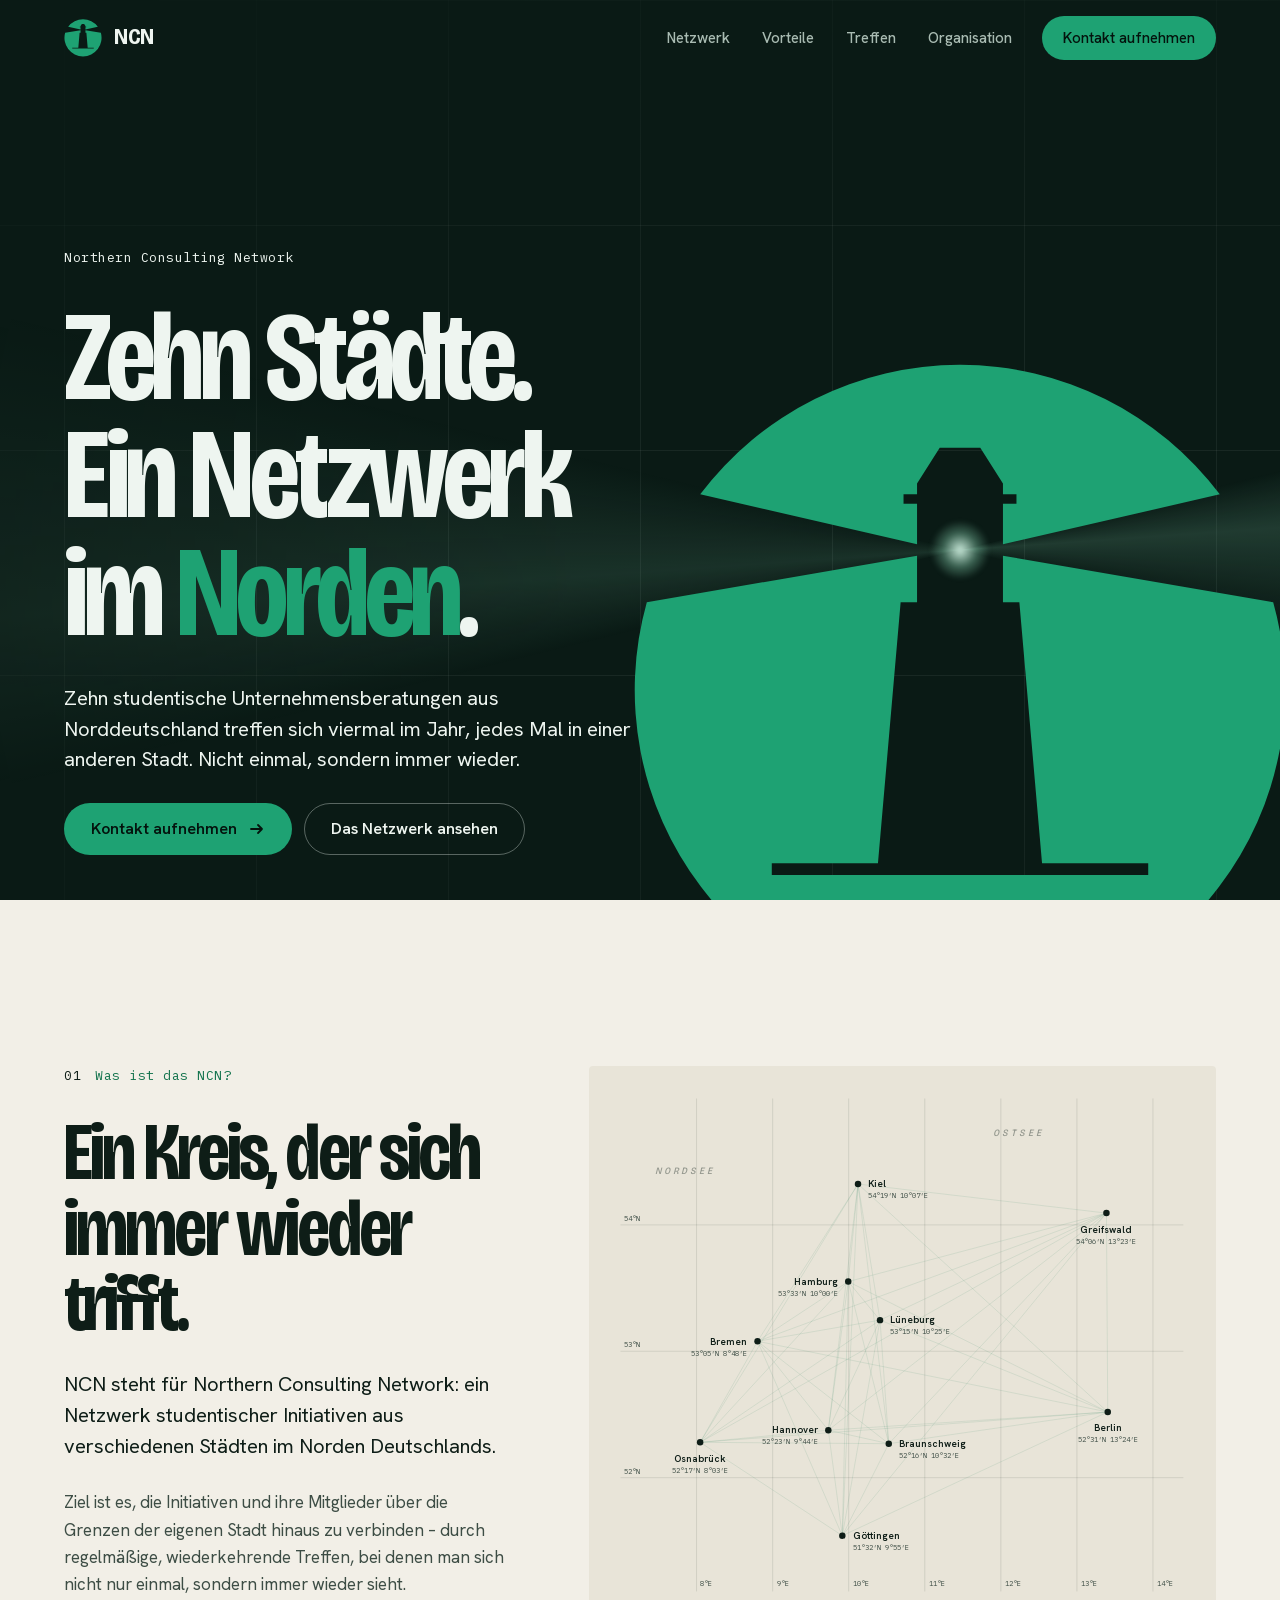
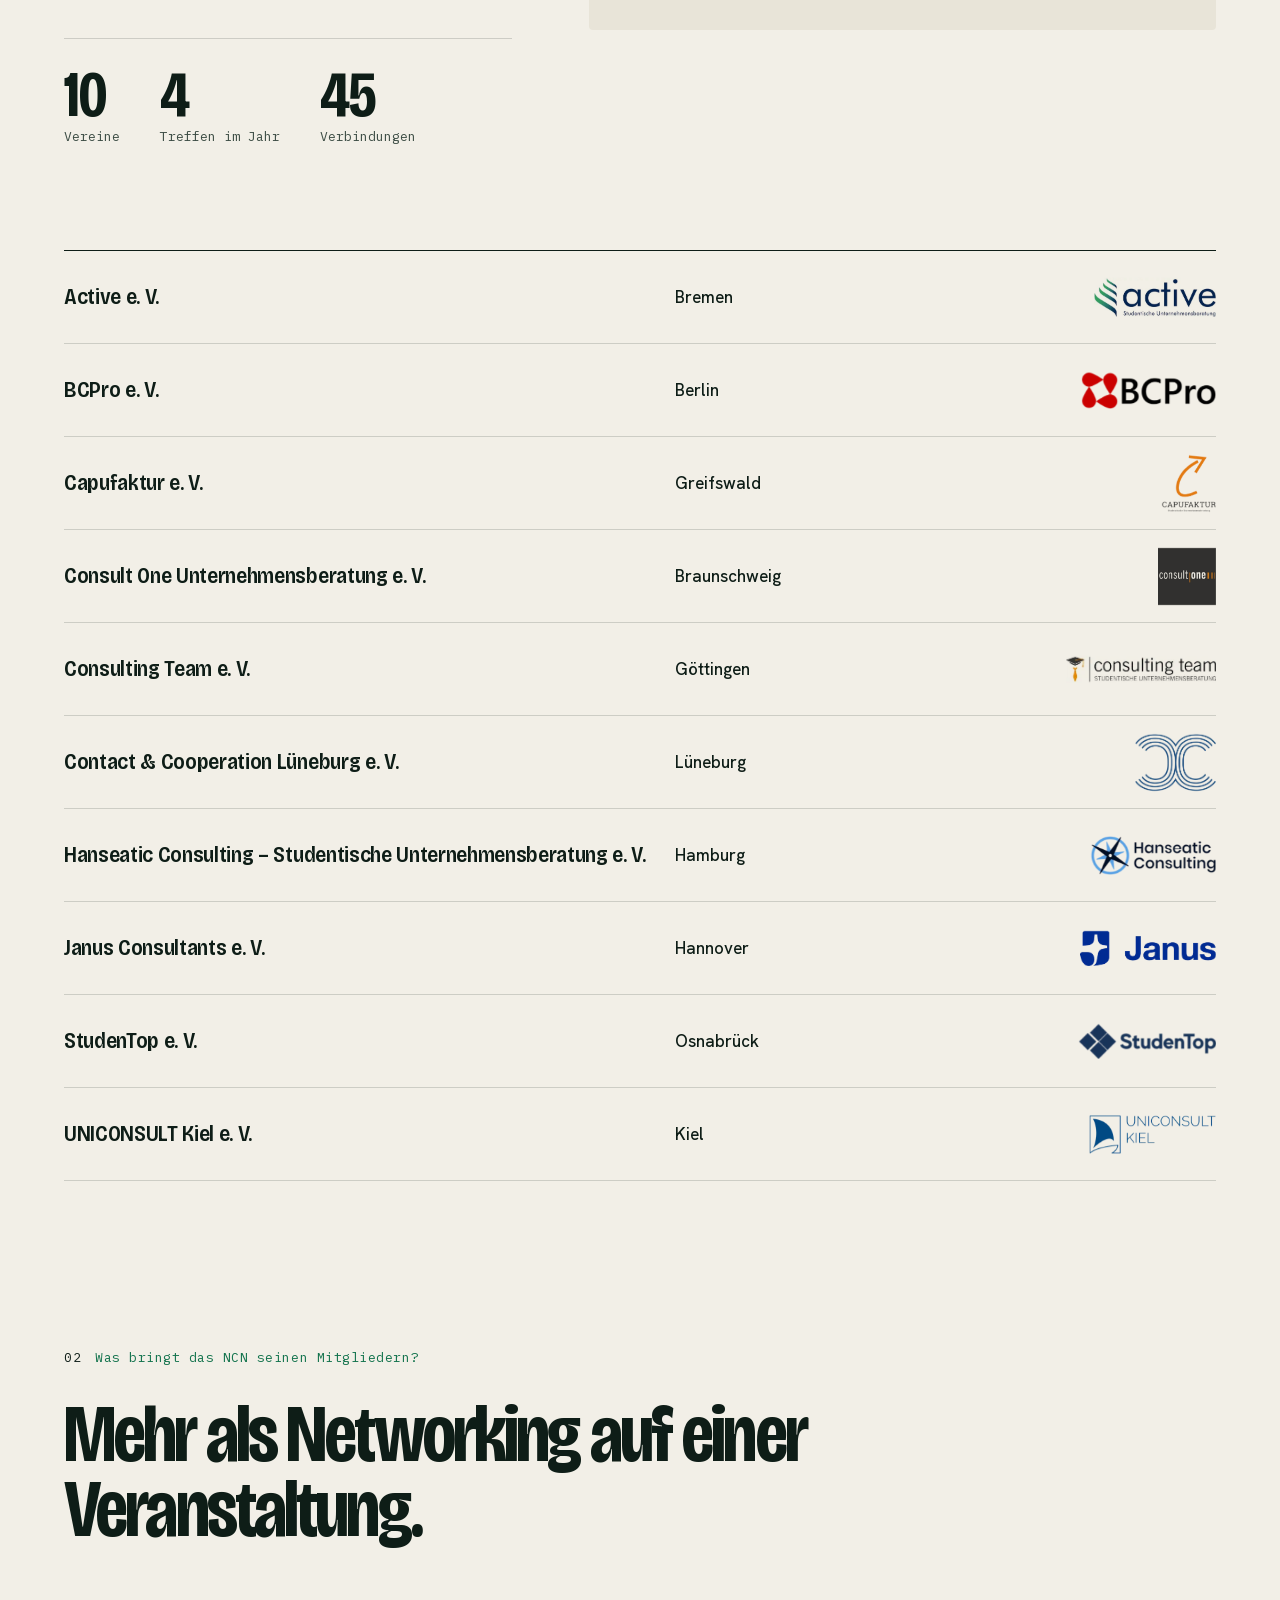
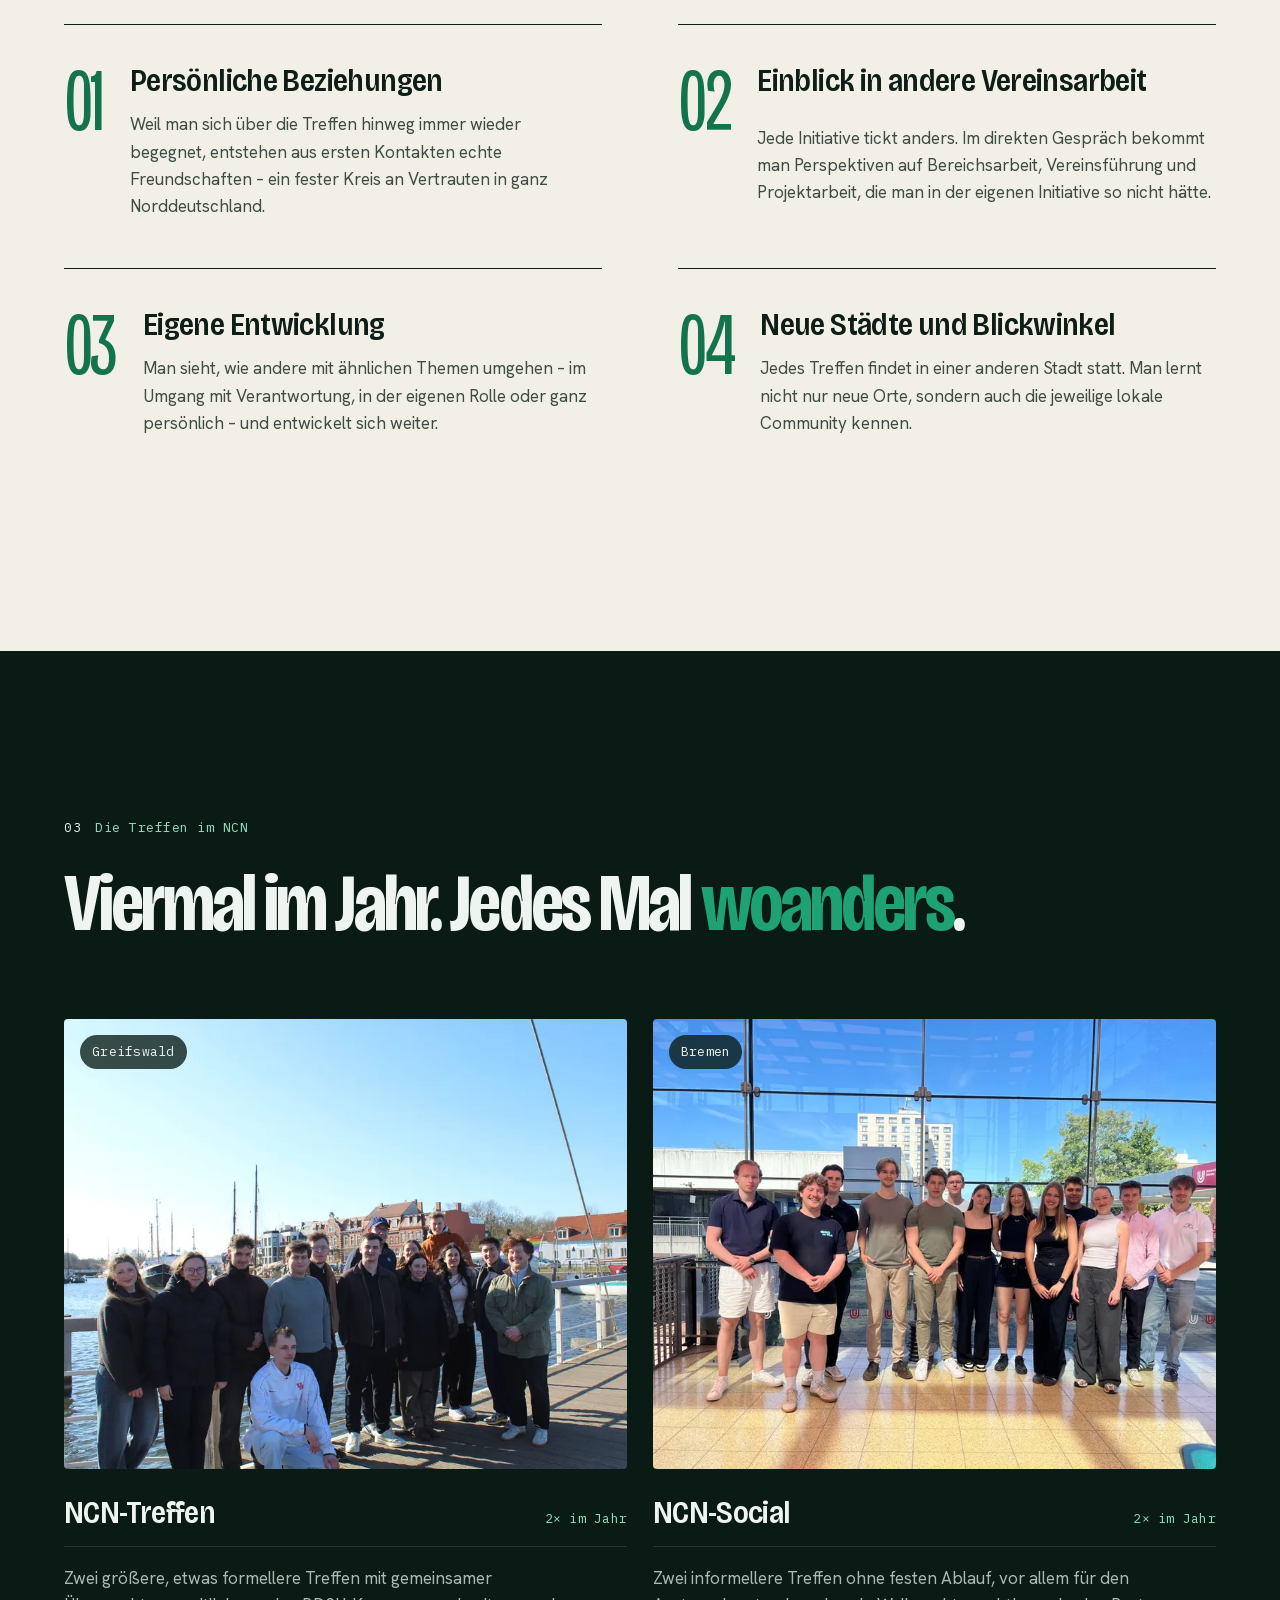
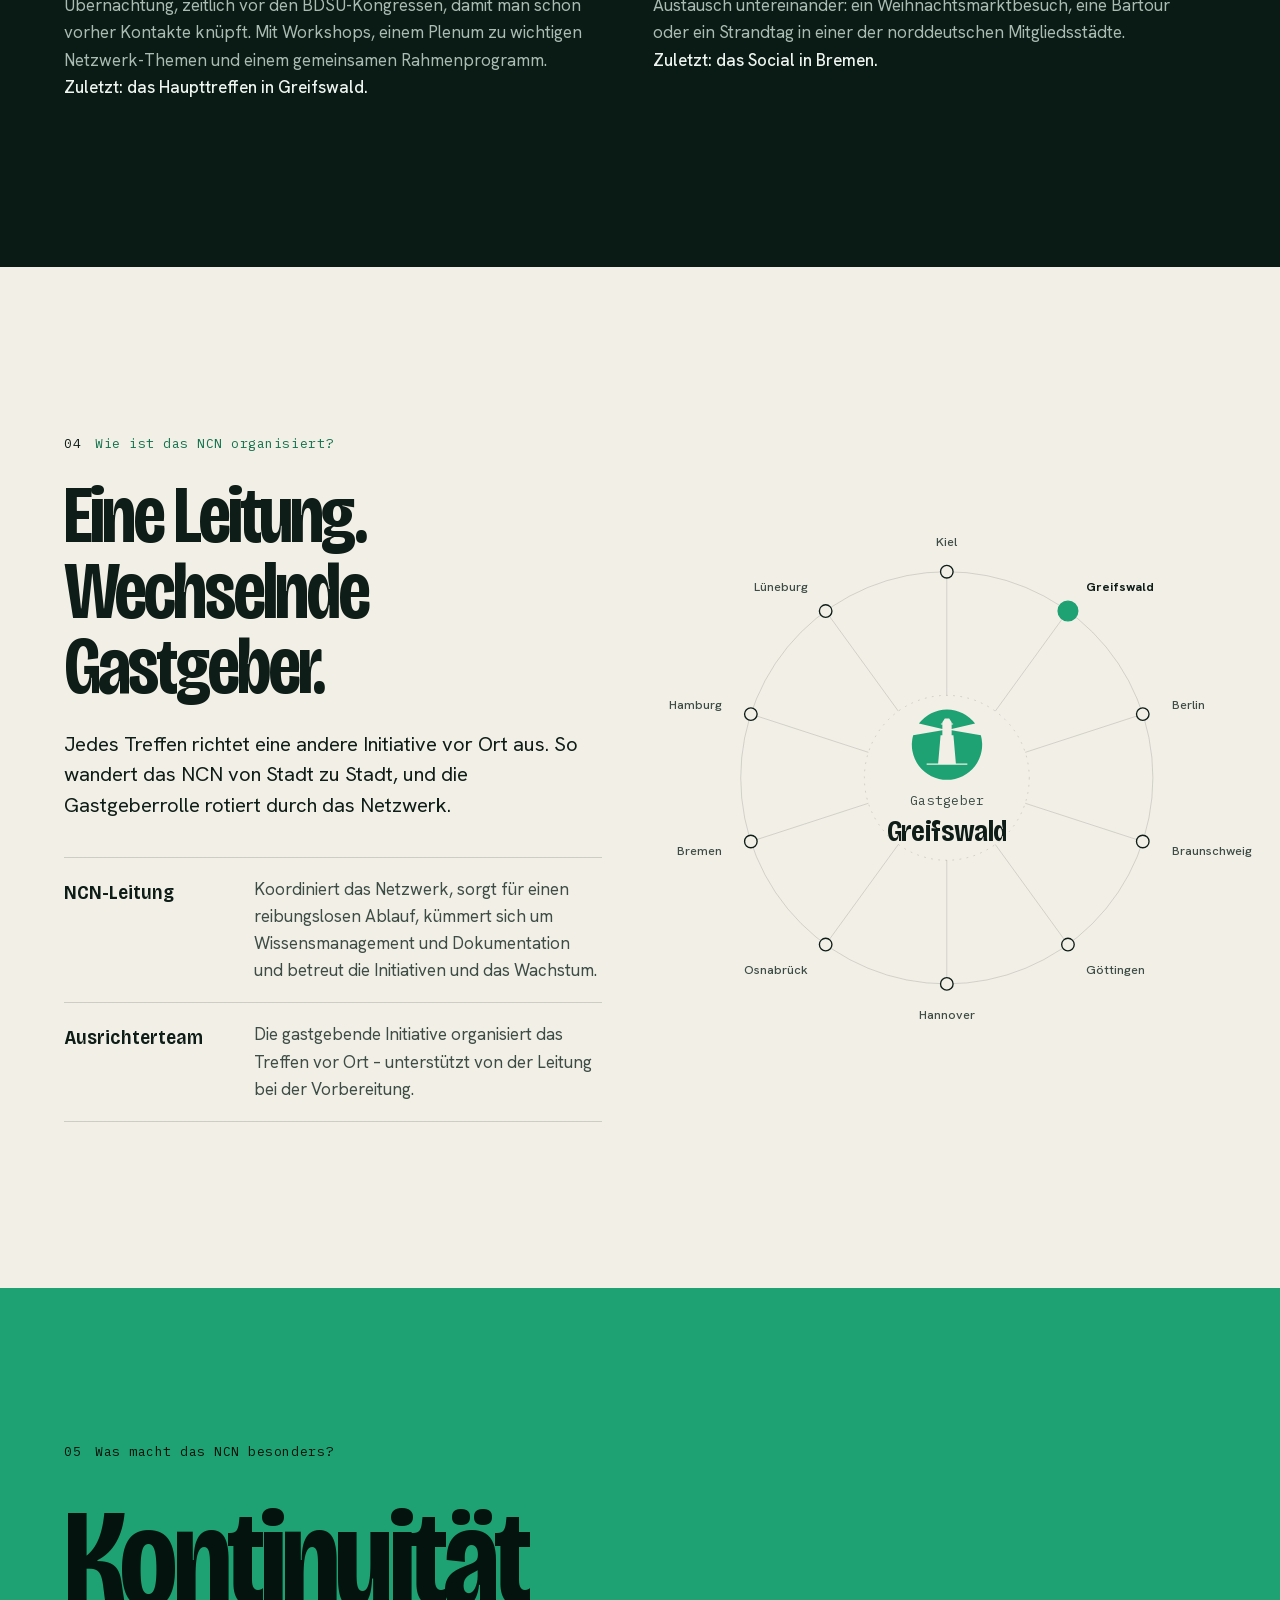
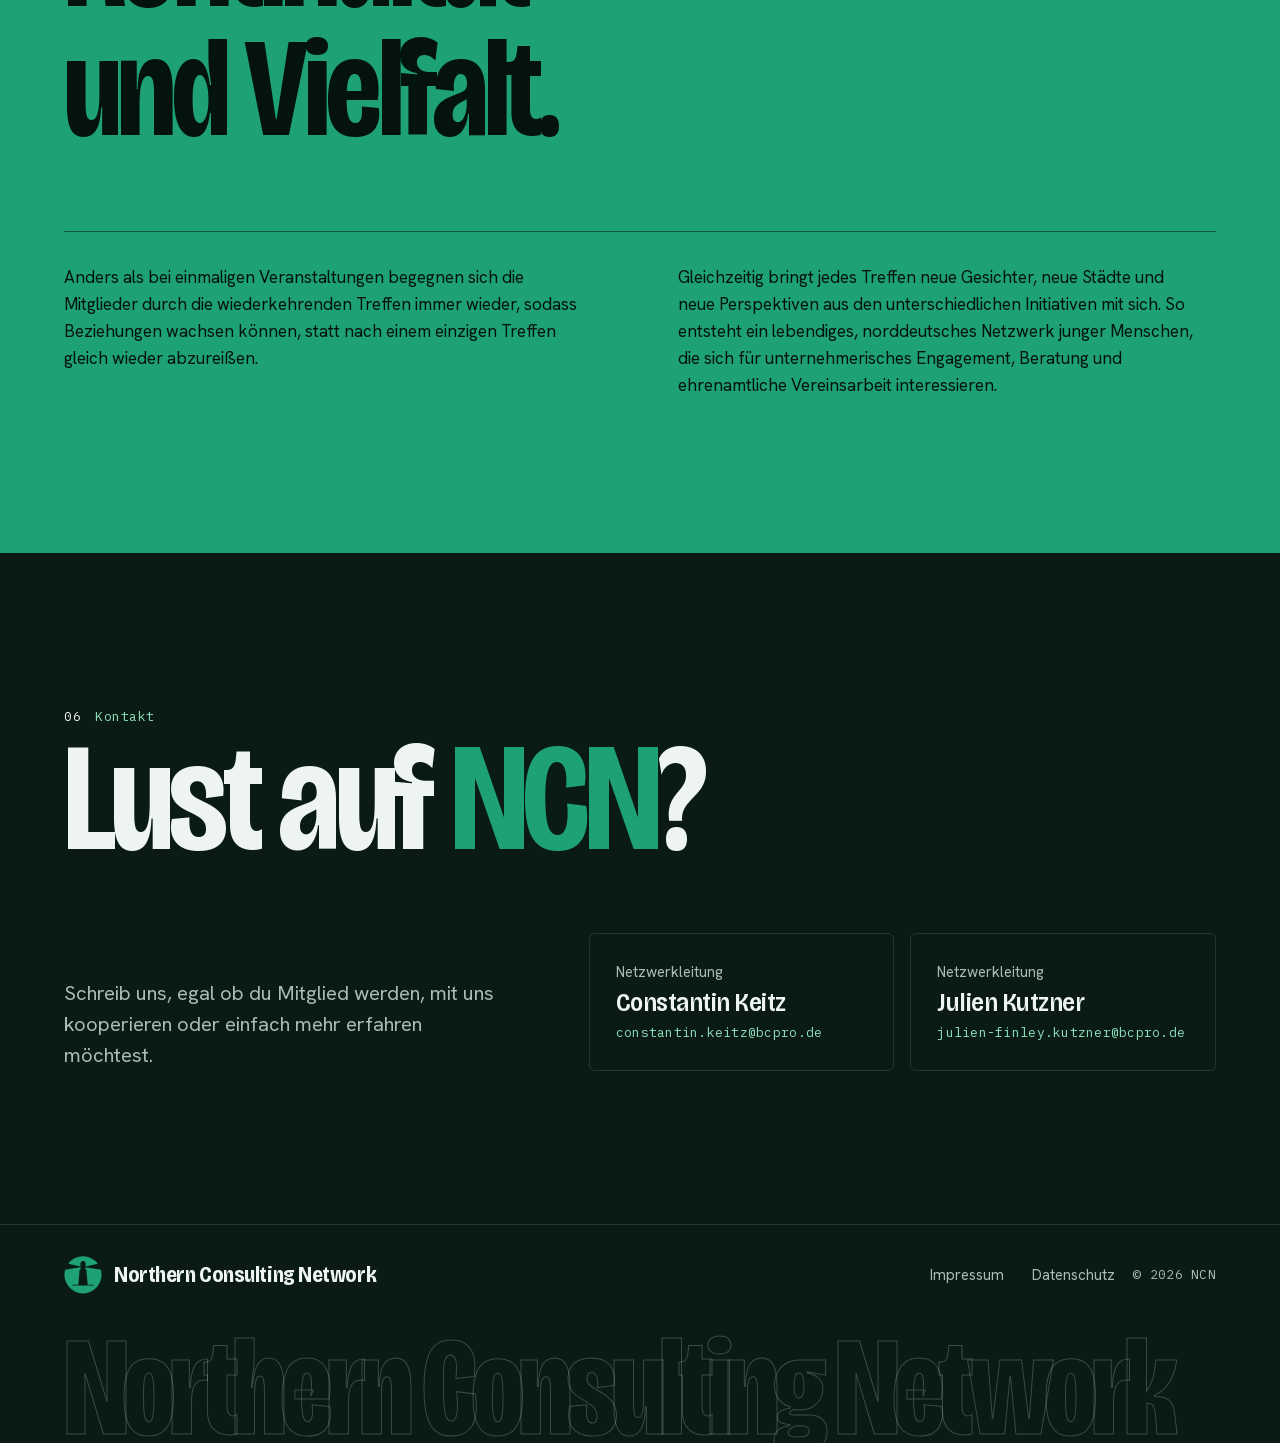
==== commit 18802232: "v2: Trennpunkte und Vereinsnummern entfernt, Footer-Schriftzug passt auf jede Breite Co-Authored-By:" ====
--- a/v2/index.html
+++ b/v2/index.html
@@ -16,7 +16,7 @@
 <meta name="theme-color" content="#0a1a15">
 <link rel="preload" href="assets/fonts/bricolage-latin.woff2" as="font" type="font/woff2" crossorigin>
 <link rel="preload" href="assets/fonts/hanken-grotesk-latin.woff2" as="font" type="font/woff2" crossorigin>
-<link rel="stylesheet" href="assets/site.css?v=59bd1fdf">
+<link rel="stylesheet" href="assets/site.css?v=ffa34dd1">
 </head>
 <body>
 <a class="skip" href="#netzwerk">Zum Inhalt</a>
@@ -44,7 +44,7 @@
       <img src="assets/logo/ncn-logo.svg" alt="" width="760" height="760">
     </div>
     <div class="wrap hero__body">
-      <p class="kicker fade-in"><b>Northern Consulting Network</b><span>10 Vereine · 10 Städte · 4 Treffen im Jahr</span></p>
+      <p class="kicker fade-in"><b>Northern Consulting Network</b></p>
       <h1 class="display rise" id="hero-h"><span><span>Zehn Städte.</span></span><span><span>Ein Netzwerk</span></span><span><span>im <span class="green">Norden</span>.</span></span></h1>
       <div class="hero__foot fade-in">
         <div>
@@ -86,34 +86,34 @@
 
       <ol class="register" aria-label="Die zehn Mitgliedsvereine">
           <li><a href="https://www.active-bremen.de/" target="_blank" rel="noopener" data-city="bremen">
-            <span class="no">01</span><span class="name">Active e. V.</span><span class="city">Bremen</span><span class="geo">53°05′N 8°48′E</span>
+            <span class="name">Active e. V.</span><span class="city">Bremen</span>
             <span class="logo"><img src="assets/logos/active.webp" srcset="assets/logos/active-360.webp 360w, assets/logos/active.webp 725w" sizes="150px" style="--h:44" width="135" height="44" alt="Logo Active e. V." loading="lazy"></span></a></li>
           <li><a href="https://bcpro.de/" target="_blank" rel="noopener" data-city="berlin">
-            <span class="no">02</span><span class="name">BCPro e. V.</span><span class="city">Berlin</span><span class="geo">52°31′N 13°24′E</span>
+            <span class="name">BCPro e. V.</span><span class="city">Berlin</span>
             <span class="logo"><img src="assets/logos/bcpro.webp" srcset="assets/logos/bcpro-360.webp 360w, assets/logos/bcpro.webp 515w" sizes="150px" style="--h:41" width="150" height="41" alt="Logo BCPro e. V." loading="lazy"></span></a></li>
           <li><a href="https://www.capufaktur.de/" target="_blank" rel="noopener" data-city="greifswald">
-            <span class="no">03</span><span class="name">Capufaktur e. V.</span><span class="city">Greifswald</span><span class="geo">54°06′N 13°23′E</span>
+            <span class="name">Capufaktur e. V.</span><span class="city">Greifswald</span>
             <span class="logo"><img src="assets/logos/capufaktur.webp" srcset="assets/logos/capufaktur-360.webp 360w, assets/logos/capufaktur.webp 409w" sizes="150px" style="--h:64" width="60" height="64" alt="Logo Capufaktur e. V." loading="lazy"></span></a></li>
           <li><a href="https://consult-one.de/" target="_blank" rel="noopener" data-city="braunschweig">
-            <span class="no">04</span><span class="name">Consult One Unternehmensberatung e. V.</span><span class="city">Braunschweig</span><span class="geo">52°16′N 10°32′E</span>
+            <span class="name">Consult One Unternehmensberatung e. V.</span><span class="city">Braunschweig</span>
             <span class="logo"><img src="assets/logos/consultone.webp" srcset="assets/logos/consultone-360.webp 360w, assets/logos/consultone.webp 447w" sizes="150px" style="--h:64" width="64" height="64" alt="Logo Consult One Unternehmensberatung e. V." loading="lazy"></span></a></li>
           <li><a href="https://www.consulting-team.eu/" target="_blank" rel="noopener" data-city="goettingen">
-            <span class="no">05</span><span class="name">Consulting Team e. V.</span><span class="city">Göttingen</span><span class="geo">51°32′N 9°55′E</span>
+            <span class="name">Consulting Team e. V.</span><span class="city">Göttingen</span>
             <span class="logo"><img src="assets/logos/consulting-team.webp" style="--h:33" width="179" height="33" alt="Logo Consulting Team e. V." loading="lazy"></span></a></li>
           <li><a href="https://www.contact-cooperation.de/" target="_blank" rel="noopener" data-city="lueneburg">
-            <span class="no">06</span><span class="name">Contact &amp; Cooperation Lüneburg e. V.</span><span class="city">Lüneburg</span><span class="geo">53°15′N 10°25′E</span>
+            <span class="name">Contact &amp; Cooperation Lüneburg e. V.</span><span class="city">Lüneburg</span>
             <span class="logo"><img src="assets/logos/cc.webp" srcset="assets/logos/cc-360.webp 360w, assets/logos/cc.webp 586w" sizes="150px" style="--h:64" width="90" height="64" alt="Logo Contact & Cooperation Lüneburg e. V." loading="lazy"></span></a></li>
           <li><a href="https://hanseaticconsulting.de/" target="_blank" rel="noopener" data-city="hamburg">
-            <span class="no">07</span><span class="name">Hanseatic Consulting – Studentische Unternehmensberatung e. V.</span><span class="city">Hamburg</span><span class="geo">53°33′N 10°00′E</span>
+            <span class="name">Hanseatic Consulting – Studentische Unternehmensberatung e. V.</span><span class="city">Hamburg</span>
             <span class="logo"><img src="assets/logos/hanseatic.webp" srcset="assets/logos/hanseatic-360.webp 360w, assets/logos/hanseatic.webp 570w" sizes="150px" style="--h:43" width="139" height="43" alt="Logo Hanseatic Consulting – Studentische Unternehmensberatung e. V." loading="lazy"></span></a></li>
           <li><a href="https://janus-consultants.de/" target="_blank" rel="noopener" data-city="hannover">
-            <span class="no">08</span><span class="name">Janus Consultants e. V.</span><span class="city">Hannover</span><span class="geo">52°23′N 9°44′E</span>
+            <span class="name">Janus Consultants e. V.</span><span class="city">Hannover</span>
             <span class="logo"><img src="assets/logos/janus.webp" srcset="assets/logos/janus-360.webp 360w, assets/logos/janus.webp 772w" sizes="150px" style="--h:39" width="151" height="39" alt="Logo Janus Consultants e. V." loading="lazy"></span></a></li>
           <li><a href="https://studentop.de/" target="_blank" rel="noopener" data-city="osnabrueck">
-            <span class="no">09</span><span class="name">StudenTop e. V.</span><span class="city">Osnabrück</span><span class="geo">52°17′N 8°03′E</span>
+            <span class="name">StudenTop e. V.</span><span class="city">Osnabrück</span>
             <span class="logo"><img src="assets/logos/studentop.webp" srcset="assets/logos/studentop-360.webp 360w, assets/logos/studentop.webp 600w" sizes="150px" style="--h:39" width="152" height="39" alt="Logo StudenTop e. V." loading="lazy"></span></a></li>
           <li><a href="https://uniconsult-kiel.de/" target="_blank" rel="noopener" data-city="kiel">
-            <span class="no">10</span><span class="name">UNICONSULT Kiel e. V.</span><span class="city">Kiel</span><span class="geo">54°19′N 10°07′E</span>
+            <span class="name">UNICONSULT Kiel e. V.</span><span class="city">Kiel</span>
             <span class="logo"><img src="assets/logos/uniconsult.webp" srcset="assets/logos/uniconsult-360.webp 360w, assets/logos/uniconsult.webp 567w" sizes="150px" style="--h:43" width="140" height="43" alt="Logo UNICONSULT Kiel e. V." loading="lazy"></span></a></li>
       </ol>
     </div>
@@ -144,16 +144,16 @@
       </div>
       <div class="meets">
         <article class="meet">
-          <div class="meet__img"><img src="assets/events/greifswald-1920.webp" srcset="assets/events/greifswald-960.webp 960w, assets/events/greifswald-1920.webp 1920w" sizes="(max-width: 960px) 100vw, 50vw" width="1920" height="1280" alt="Gruppenfoto der Teilnehmenden des NCN-Haupttreffens am Hafen in Greifswald" loading="lazy" style="object-position: 30% 50%"><span class="meet__tag mono">Greifswald · 54°06′N</span></div>
+          <div class="meet__img"><img src="assets/events/greifswald-1920.webp" srcset="assets/events/greifswald-960.webp 960w, assets/events/greifswald-1920.webp 1920w" sizes="(max-width: 960px) 100vw, 50vw" width="1920" height="1280" alt="Gruppenfoto der Teilnehmenden des NCN-Haupttreffens am Hafen in Greifswald" loading="lazy" style="object-position: 30% 50%"><span class="meet__tag mono">Greifswald</span></div>
           <div>
-            <div class="meet__head"><h3 class="h3">NCN-Treffen</h3><span class="mono">2× im Jahr · Sa–So</span></div>
+            <div class="meet__head"><h3 class="h3">NCN-Treffen</h3><span class="mono">2× im Jahr</span></div>
             <p>Zwei größere, etwas formellere Treffen mit gemeinsamer Übernachtung, zeitlich vor den BDSU-Kongressen, damit man schon vorher Kontakte knüpft. Mit Workshops, einem Plenum zu wichtigen Netzwerk-Themen und einem gemeinsamen Rahmenprogramm. <strong>Zuletzt: das Haupttreffen in Greifswald.</strong></p>
           </div>
         </article>
         <article class="meet">
-          <div class="meet__img"><img src="assets/events/bremen-1600.webp" srcset="assets/events/bremen-800.webp 800w, assets/events/bremen-1600.webp 1600w" sizes="(max-width: 960px) 100vw, 50vw" width="1600" height="1200" alt="Die Teilnehmenden des NCN-Socials in Bremen vor einer Glasfassade" loading="lazy"><span class="meet__tag mono">Bremen · 53°05′N</span></div>
+          <div class="meet__img"><img src="assets/events/bremen-1600.webp" srcset="assets/events/bremen-800.webp 800w, assets/events/bremen-1600.webp 1600w" sizes="(max-width: 960px) 100vw, 50vw" width="1600" height="1200" alt="Die Teilnehmenden des NCN-Socials in Bremen vor einer Glasfassade" loading="lazy"><span class="meet__tag mono">Bremen</span></div>
           <div>
-            <div class="meet__head"><h3 class="h3">NCN-Social</h3><span class="mono">2× im Jahr · locker</span></div>
+            <div class="meet__head"><h3 class="h3">NCN-Social</h3><span class="mono">2× im Jahr</span></div>
             <p>Zwei informellere Treffen ohne festen Ablauf, vor allem für den Austausch untereinander: ein Weihnachtsmarktbesuch, eine Bartour oder ein Strandtag in einer der norddeutschen Mitgliedsstädte. <strong>Zuletzt: das Social in Bremen.</strong></p>
           </div>
         </article>
@@ -220,10 +220,10 @@
         <a href="impressum.html">Impressum</a><a href="datenschutz.html">Datenschutz</a><span class="mono" style="align-self:center;color:var(--on-night-soft)">© <span id="year">2026</span> NCN</span>
       </nav>
     </div>
-    <div class="wrap"><p class="wordmark" aria-hidden="true">Northern Consulting Network</p></div>
+    <div class="wrap wordmark-wrap"><p class="wordmark" aria-hidden="true"><span>Northern</span> <span>Consulting</span> <span>Network</span></p></div>
   </div>
 </footer>
 
-<script src="assets/site.js?v=59bd1fdf" defer></script>
+<script src="assets/site.js?v=ffa34dd1" defer></script>
 </body>
 </html>
--- a/v2/assets/site.css
+++ b/v2/assets/site.css
@@ -176,12 +176,10 @@
 /* Mitglieder als Register */
 .register { margin-top: clamp(64px, 8vw, 120px); border-top: 1.5px solid var(--ink); }
 .register li { border-bottom: 1px solid var(--line); }
-.register a { display: grid; grid-template-columns: 56px minmax(0, 1.7fr) minmax(0, 1fr) minmax(0, 1fr) 150px; align-items: center; gap: 24px; min-height: 92px; padding: 10px 0; text-decoration: none; transition: background-color .25s, padding .35s var(--ease); }
+.register a { display: grid; grid-template-columns: minmax(0, 1.6fr) minmax(0, 1fr) 150px; align-items: center; gap: 24px; min-height: 92px; padding: 10px 0; text-decoration: none; transition: background-color .25s, padding .35s var(--ease); }
 .register a:hover, .register a.is-on { background: rgba(30, 162, 115, .07); padding-inline: 16px; }
-.register .no { font-family: var(--mono); font-size: 13px; color: var(--ink-soft); }
 .register .name { font-family: var(--display); font-weight: 600; font-stretch: 88%; font-size: clamp(19px, 1.7vw, 25px); letter-spacing: -.015em; line-height: 1.15; }
 .register .city { font-weight: 500; }
-.register .geo { font-family: var(--mono); font-size: 13px; color: var(--ink-soft); }
 .register .logo { justify-self: end; height: 56px; width: 150px; display: flex; align-items: center; justify-content: flex-end; }
 .register .logo img { height: calc(var(--h) * .9px); width: auto; max-width: 150px; object-fit: contain; mix-blend-mode: multiply; }
 .register .arrow { display: none; }
@@ -251,7 +249,8 @@
 .foot__links { display: flex; flex-wrap: wrap; gap: 4px 8px; }
 .foot__links a { display: inline-flex; align-items: center; min-height: 44px; padding: 0 10px; color: var(--on-night-soft); text-decoration: none; font-size: 15px; }
 .foot__links a:hover { color: var(--on-night); }
-.wordmark { font-family: var(--display); font-weight: 700; font-stretch: 75%; letter-spacing: -.05em; line-height: .78; font-size: clamp(56px, 11.4vw, 210px); color: transparent; -webkit-text-stroke: 1px rgba(238, 245, 240, .22); white-space: nowrap; padding: 8px 0 0; user-select: none; overflow: hidden; }
+.wordmark-wrap { container-type: inline-size; }
+.wordmark { font-family: var(--display); font-weight: 700; font-stretch: 75%; letter-spacing: -.05em; line-height: .78; font-size: 11vw; font-size: 12.2cqi; font-variation-settings: "opsz" 96; color: transparent; -webkit-text-stroke: 1px rgba(238, 245, 240, .22); white-space: nowrap; padding: 8px 0 0; user-select: none; overflow: hidden; }
 
 /* Rechtstexte */
 .legal { padding: 150px 0 120px; }
@@ -267,8 +266,7 @@
 
 /* ------------------------------------------------------------ Responsive */
 @media (max-width: 1100px) {
-  .register a { grid-template-columns: 44px minmax(0, 1.6fr) minmax(0, 1fr) 130px; }
-  .register .geo { display: none; }
+  .register a { grid-template-columns: minmax(0, 1.6fr) minmax(0, 1fr) 130px; }
   .register .logo { width: 130px; }
 }
 @media (max-width: 960px) {
@@ -301,12 +299,11 @@
   .chart .city text.sub { display: none; }
   .chart .grat-label { font-size: 16px; }
   .chart .sea { font-size: 22px; }
-  .register a { grid-template-columns: 32px minmax(0, 1fr) 96px; gap: 14px; min-height: 84px; }
+  .register a { grid-template-columns: minmax(0, 1fr) 96px; gap: 14px; min-height: 84px; }
   .register a:hover, .register a.is-on { padding-inline: 8px; }
-  .register .city { grid-column: 2; grid-row: 2; font-size: 14px; color: var(--ink-soft); margin-top: -6px; }
-  .register .name { grid-column: 2; grid-row: 1; font-size: 18px; }
-  .register .no { grid-row: span 2; }
-  .register .logo { grid-column: 3; grid-row: 1 / span 2; width: 96px; height: 44px; }
+  .register .city { grid-column: 1; grid-row: 2; font-size: 14px; color: var(--ink-soft); margin-top: -6px; }
+  .register .name { grid-column: 1; grid-row: 1; font-size: 18px; }
+  .register .logo { grid-column: 2; grid-row: 1 / span 2; width: 96px; height: 44px; }
   .register .logo img { height: calc(var(--h) * .62px); max-width: 96px; }
   .gain { grid-template-columns: minmax(0, 1fr); padding: 28px 0 36px; }
   .gain__no { grid-row: auto; font-size: 56px; margin-bottom: 14px; }
@@ -316,7 +313,8 @@
   .wheel__center img { width: 48px; height: 48px; }
   .wheel__host { font-size: 22px; }
   .people { grid-template-columns: minmax(0, 1fr); }
-  .wordmark { font-size: 16.5vw; }
+  .wordmark { font-size: 29vw; font-size: 33cqi; line-height: .84; white-space: normal; padding-top: 16px; }
+  .wordmark span { display: block; }
 }
 
 @media (prefers-reduced-motion: reduce) {
